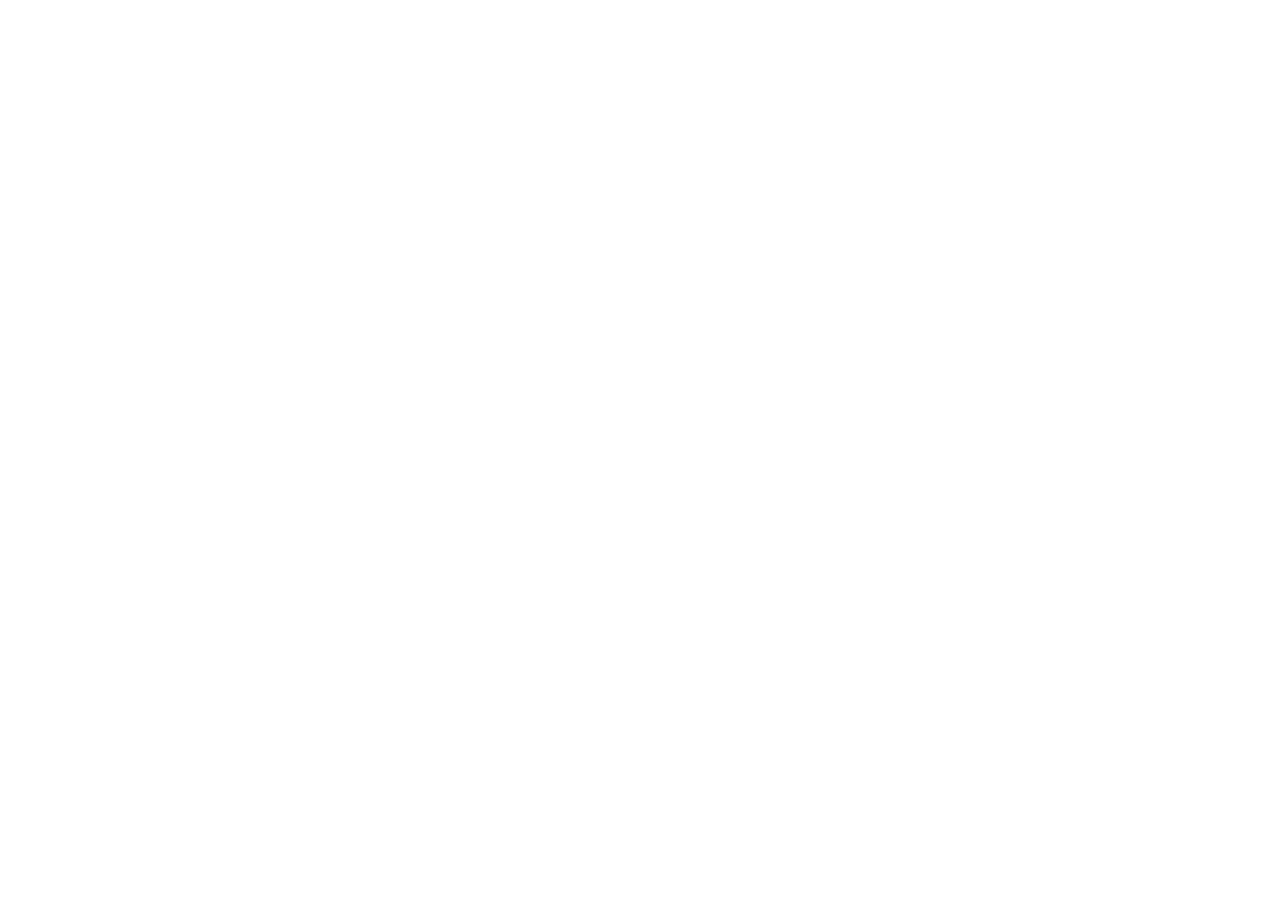
==== inventario-ti.html @ 16d81d1d "feat: add commercial Inventario TI landing page" ====
<!DOCTYPE html>
<html lang="pt-BR">
<head>
<meta charset="UTF-8"><meta name="viewport" content="width=device-width,initial-scale=1">
<title>Inventário TI — Gestão de Ativos de Tecnologia</title>
<meta name="description" content="Plataforma para gestão de equipamentos, responsáveis, setores, localizações e movimentações de ativos de tecnologia.">
<link rel="preconnect" href="https://fonts.googleapis.com"><link rel="preconnect" href="https://fonts.gstatic.com" crossorigin>
<link href="https://fonts.googleapis
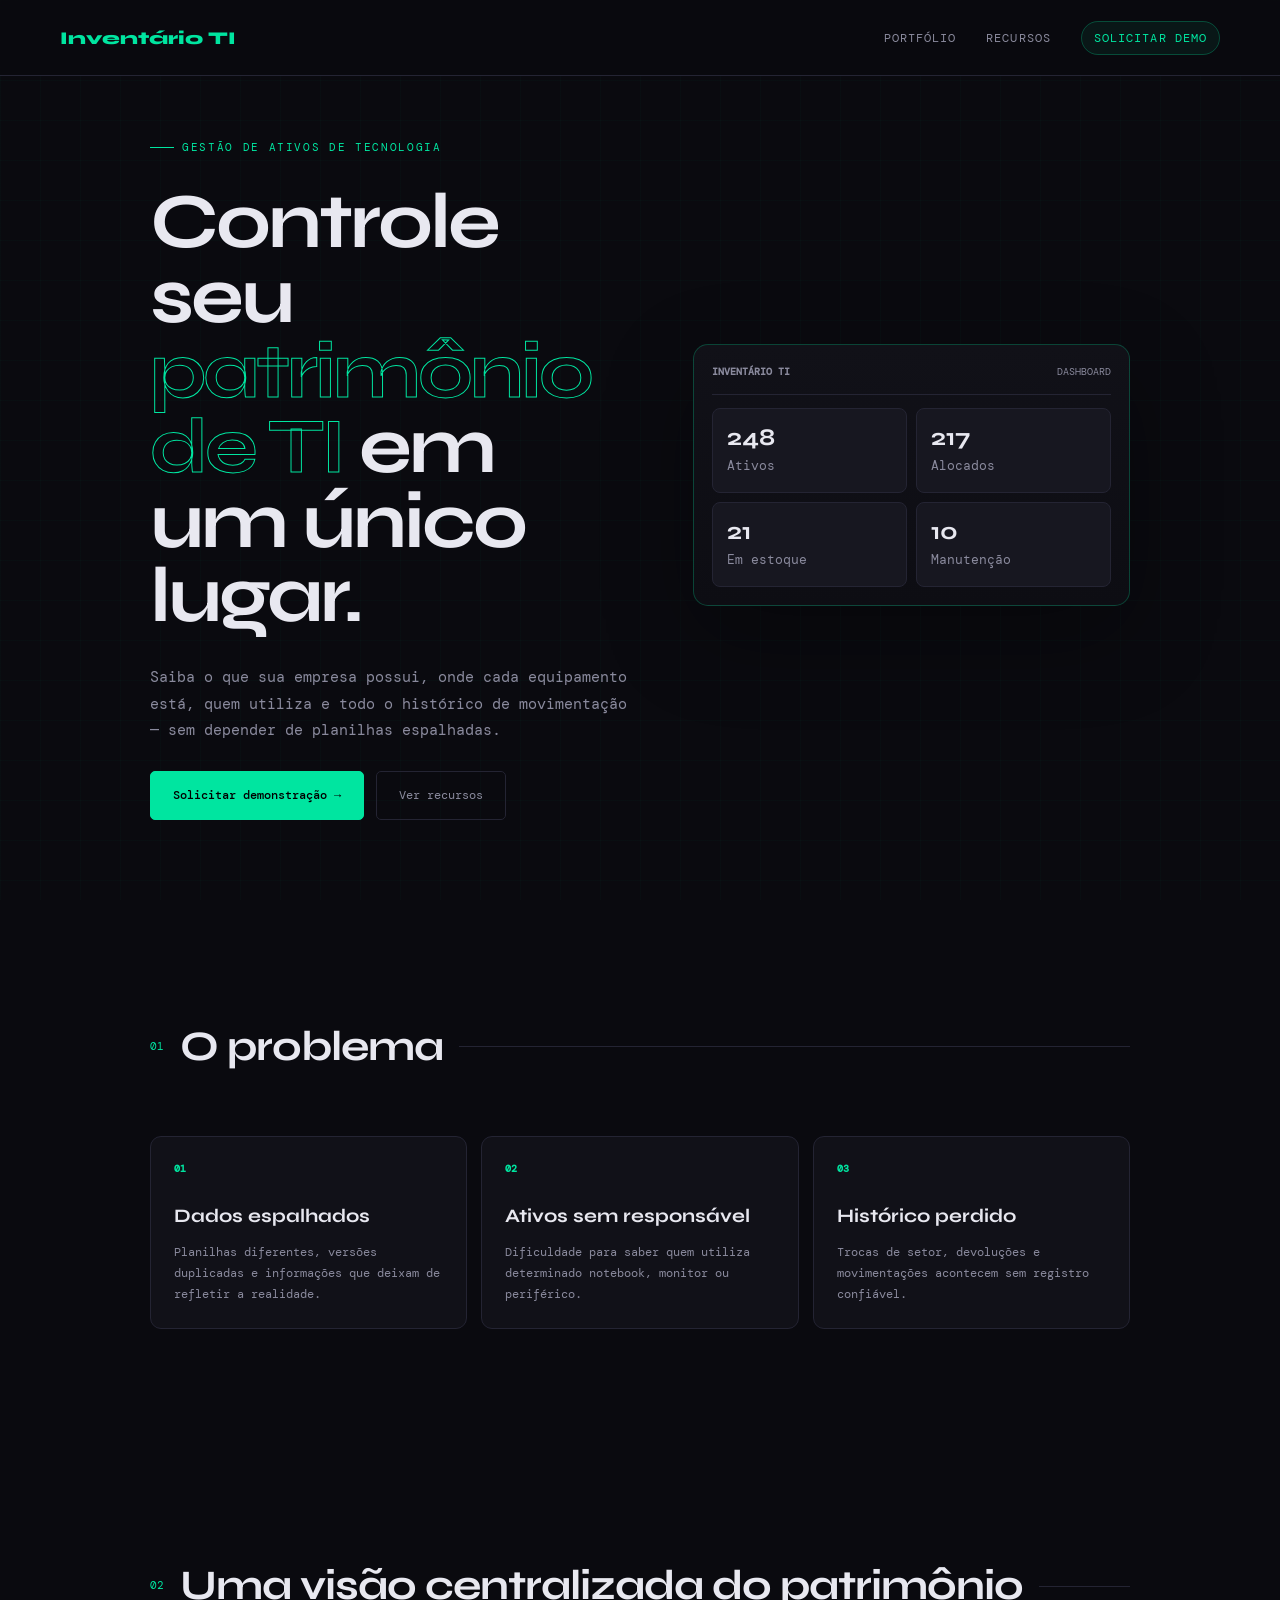
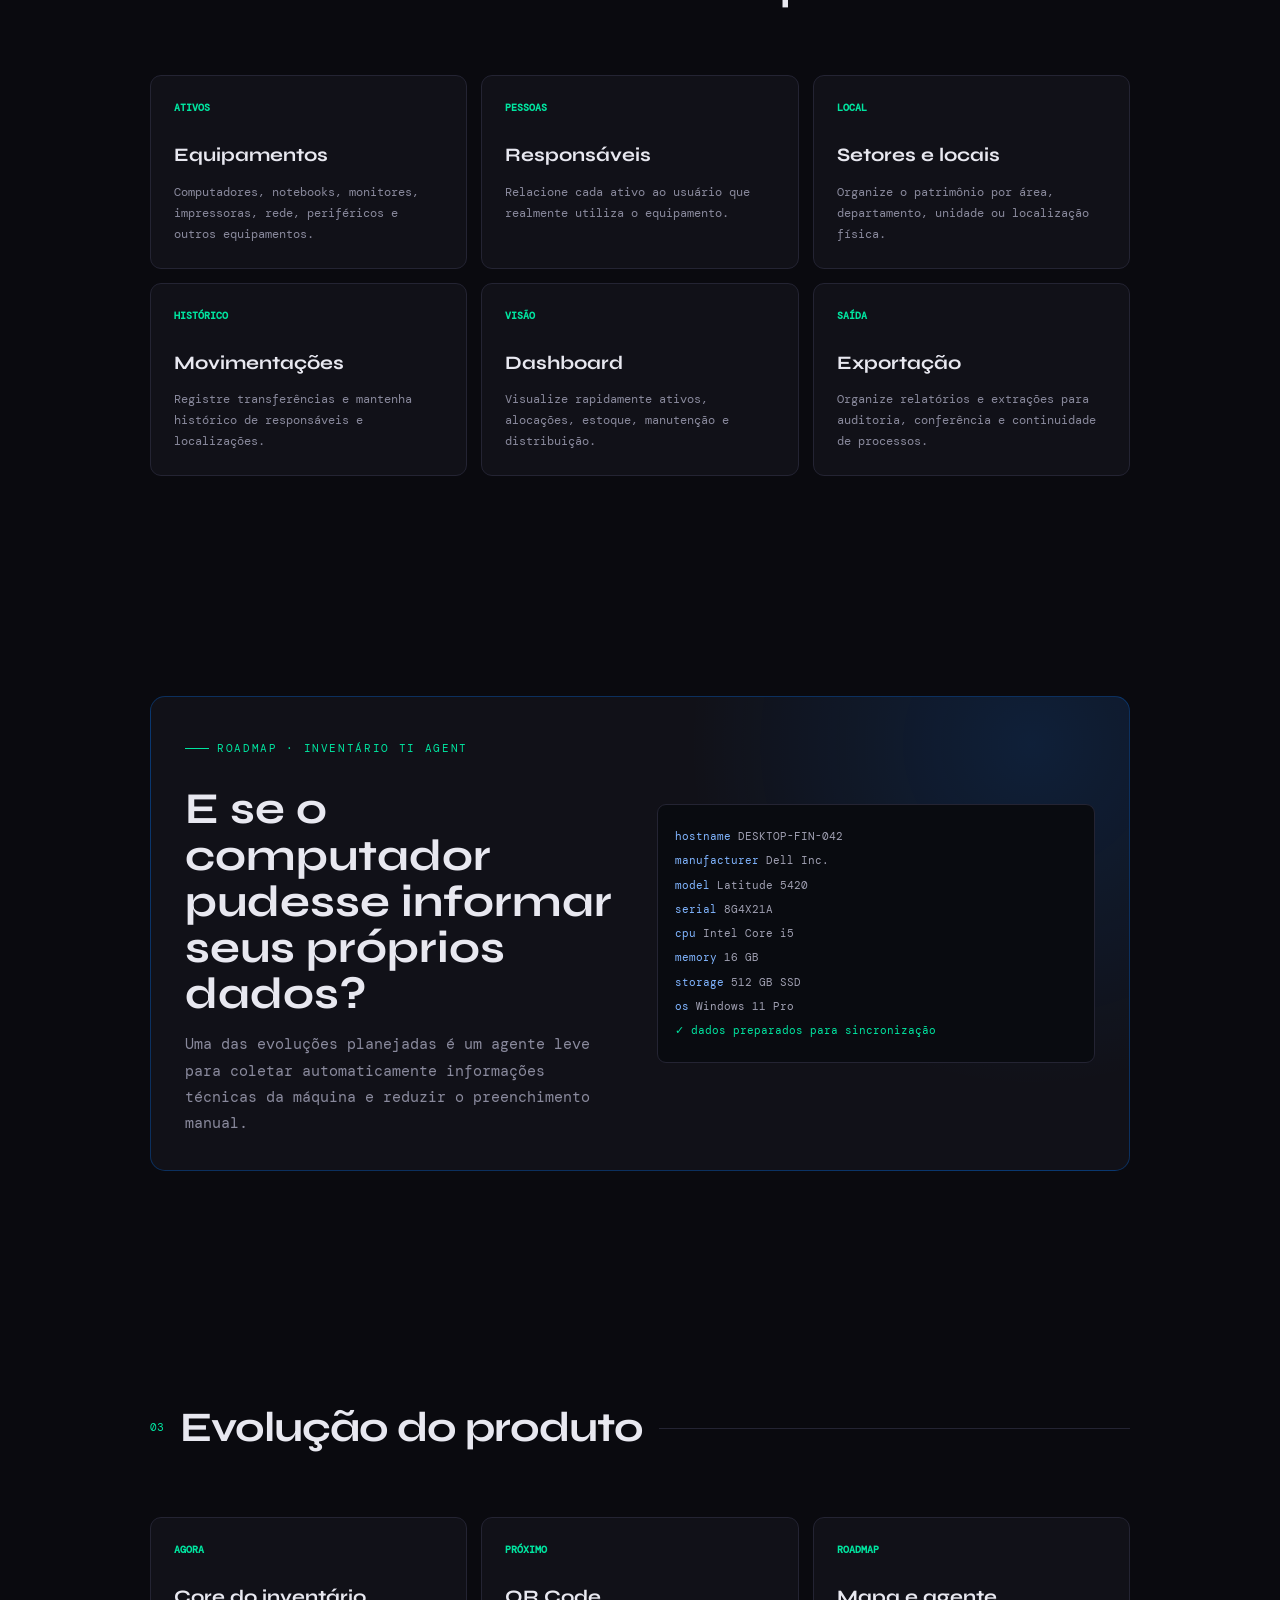
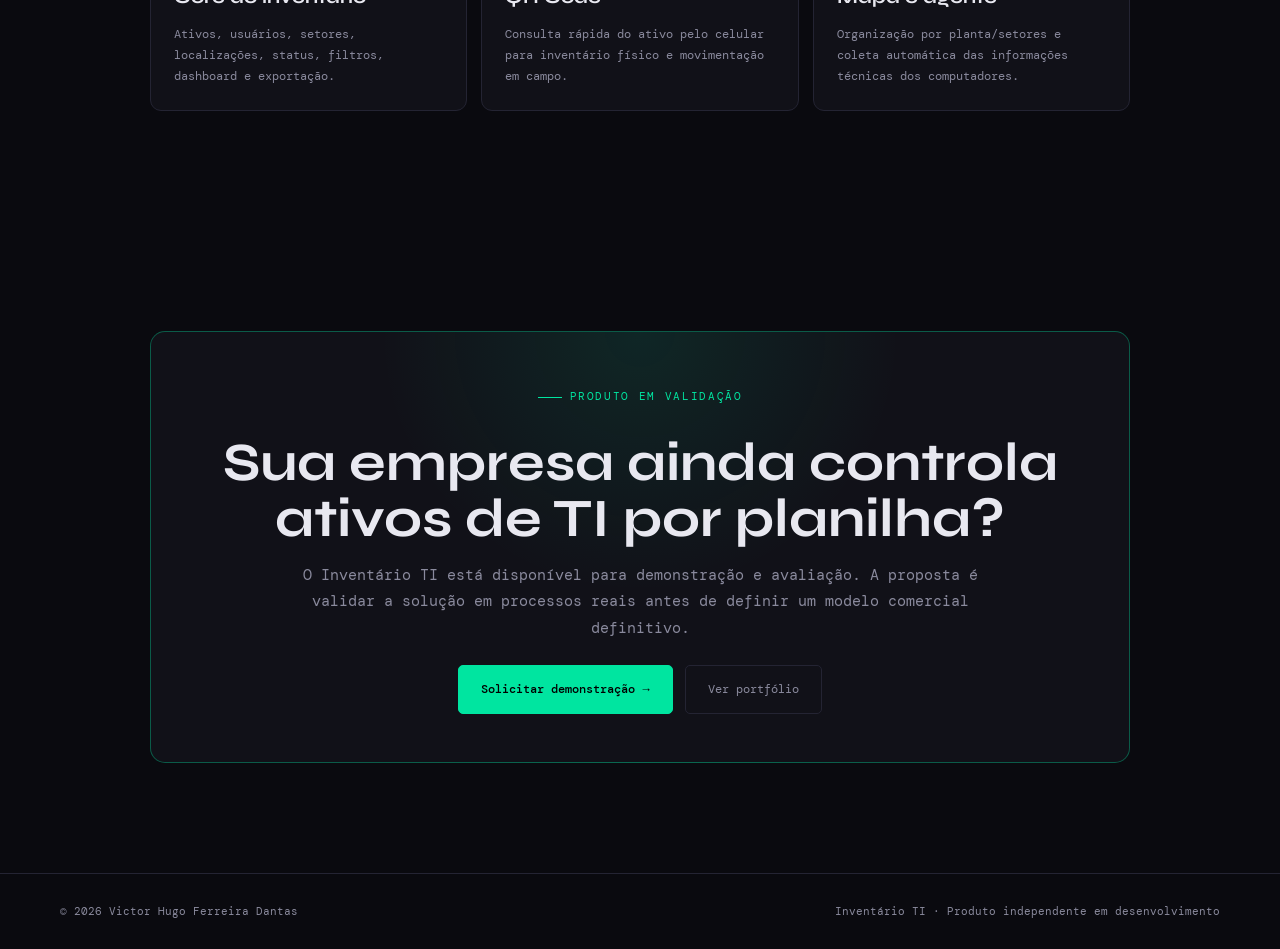
==== commit 6fdd0533: "fix: publish complete Inventario TI landing page" ====
--- a/inventario-ti.html
+++ b/inventario-ti.html
@@ -3,6 +3,21 @@
 <head>
 <meta charset="UTF-8"><meta name="viewport" content="width=device-width,initial-scale=1">
 <title>Inventário TI — Gestão de Ativos de Tecnologia</title>
-<meta name="description" content="Plataforma para gestão de equipamentos, responsáveis, setores, localizações e movimentações de ativos de tecnologia.">
+<meta name="description" content="Inventário TI é uma plataforma para gestão de equipamentos, responsáveis, setores, localizações e movimentações de ativos de tecnologia.">
 <link rel="preconnect" href="https://fonts.googleapis.com"><link rel="preconnect" href="https://fonts.gstatic.com" crossorigin>
-<link href="https://fonts.googleapis+<link href="https://fonts.googleapis.com/css2?family=Syne:wght@400;600;700;800&family=DM+Mono:wght@300;400;500&display=swap" rel="stylesheet">
+<link rel="stylesheet" href="styles.css">
+</head>
+<body>
+<nav><a class="logo" href="index.html">Inventário TI</a><ul class="navlinks"><li><a href="index.html">Portfólio</a></li><li><a href="#recursos">Recursos</a></li><li><a class="nav-product" href="mailto:victor.hugofdantas@gmail.com?subject=Solicita%C3%A7%C3%A3o%20de%20demonstra%C3%A7%C3%A3o%20-%20Invent%C3%A1rio%20TI">Solicitar demo</a></li></ul></nav>
+<main>
+<section class="container product-hero"><div><div class="eyebrow">Gestão de ativos de tecnologia</div><h1>Controle seu <span>patrimônio de TI</span> em um único lugar.</h1><p>Saiba o que sua empresa possui, onde cada equipamento está, quem utiliza e todo o histórico de movimentação — sem depender de planilhas espalhadas.</p><div class="actions"><a class="btn primary" href="mailto:victor.hugofdantas@gmail.com?subject=Solicita%C3%A7%C3%A3o%20de%20demonstra%C3%A7%C3%A3o%20-%20Invent%C3%A1rio%20TI">Solicitar demonstração →</a><a class="btn outline" href="#recursos">Ver recursos</a></div></div><div class="panel reveal"><div class="dashhead"><b>Inventário TI</b><span>Dashboard</span></div><div class="dashgrid"><div class="dash"><b>248</b><small>Ativos</small></div><div class="dash"><b>217</b><small>Alocados</small></div><div class="dash"><b>21</b><small>Em estoque</small></div><div class="dash"><b>10</b><small>Manutenção</small></div></div></div></section>
+<section class="container section"><div class="section-head reveal"><span class="num">01</span><h2>O problema</h2><div class="line"></div></div><div class="cards"><article class="card reveal"><b>01</b><h3>Dados espalhados</h3><p>Planilhas diferentes, versões duplicadas e informações que deixam de refletir a realidade.</p></article><article class="card reveal"><b>02</b><h3>Ativos sem responsável</h3><p>Dificuldade para saber quem utiliza determinado notebook, monitor ou periférico.</p></article><article class="card reveal"><b>03</b><h3>Histórico perdido</h3><p>Trocas de setor, devoluções e movimentações acontecem sem registro confiável.</p></article></div></section>
+<section id="recursos" class="container section"><div class="section-head reveal"><span class="num">02</span><h2>Uma visão centralizada do patrimônio</h2><div class="line"></div></div><div class="cards"><article class="card reveal"><b>ATIVOS</b><h3>Equipamentos</h3><p>Computadores, notebooks, monitores, impressoras, rede, periféricos e outros equipamentos.</p></article><article class="card reveal"><b>PESSOAS</b><h3>Responsáveis</h3><p>Relacione cada ativo ao usuário que realmente utiliza o equipamento.</p></article><article class="card reveal"><b>LOCAL</b><h3>Setores e locais</h3><p>Organize o patrimônio por área, departamento, unidade ou localização física.</p></article><article class="card reveal"><b>HISTÓRICO</b><h3>Movimentações</h3><p>Registre transferências e mantenha histórico de responsáveis e localizações.</p></article><article class="card reveal"><b>VISÃO</b><h3>Dashboard</h3><p>Visualize rapidamente ativos, alocações, estoque, manutenção e distribuição.</p></article><article class="card reveal"><b>SAÍDA</b><h3>Exportação</h3><p>Organize relatórios e extrações para auditoria, conferência e continuidade de processos.</p></article></div></section>
+<section class="container section"><div class="agent reveal"><div><div class="eyebrow">Roadmap · Inventário TI Agent</div><h2>E se o computador pudesse informar seus próprios dados?</h2><p>Uma das evoluções planejadas é um agente leve para coletar automaticamente informações técnicas da máquina e reduzir o preenchimento manual.</p></div><div class="terminal"><div><i>hostname</i> DESKTOP-FIN-042</div><div><i>manufacturer</i> Dell Inc.</div><div><i>model</i> Latitude 5420</div><div><i>serial</i> 8G4X21A</div><div><i>cpu</i> Intel Core i5</div><div><i>memory</i> 16 GB</div><div><i>storage</i> 512 GB SSD</div><div><i>os</i> Windows 11 Pro</div><div class="ok">✓ dados preparados para sincronização</div></div></div></section>
+<section class="container section"><div class="section-head reveal"><span class="num">03</span><h2>Evolução do produto</h2><div class="line"></div></div><div class="cards"><article class="card reveal"><b>AGORA</b><h3>Core do inventário</h3><p>Ativos, usuários, setores, localizações, status, filtros, dashboard e exportação.</p></article><article class="card reveal"><b>PRÓXIMO</b><h3>QR Code</h3><p>Consulta rápida do ativo pelo celular para inventário físico e movimentação em campo.</p></article><article class="card reveal"><b>ROADMAP</b><h3>Mapa e agente</h3><p>Organização por planta/setores e coleta automática das informações técnicas dos computadores.</p></article></div></section>
+<section class="container section"><div class="cta reveal"><div class="eyebrow">Produto em validação</div><h2>Sua empresa ainda controla ativos de TI por planilha?</h2><p>O Inventário TI está disponível para demonstração e avaliação. A proposta é validar a solução em processos reais antes de definir um modelo comercial definitivo.</p><div class="actions" style="justify-content:center"><a class="btn primary" href="mailto:victor.hugofdantas@gmail.com?subject=Solicita%C3%A7%C3%A3o%20de%20demonstra%C3%A7%C3%A3o%20-%20Invent%C3%A1rio%20TI">Solicitar demonstração →</a><a class="btn outline" href="index.html">Ver portfólio</a></div></div></section>
+</main>
+<footer><span>© 2026 Victor Hugo Ferreira Dantas</span><span>Inventário TI · Produto independente em desenvolvimento</span></footer>
+<script>const o=new IntersectionObserver(e=>e.forEach(x=>x.isIntersecting&&x.target.classList.add('visible')),{threshold:.1});document.querySelectorAll('.reveal').forEach(x=>o.observe(x));</script>
+</body></html>
--- a/styles.css
+++ b/styles.css
@@ -0,0 +1 @@
+*{box-sizing:border-box;margin:0;padding:0}:root{--bg:#0a0a0f;--surface:#111118;--surface2:#171720;--border:#242433;--accent:#00e5a0;--blue:#0077ff;--text:#e8e8f0;--muted:#8a8a9d;--warn:#ffcc66;--head:'Syne',sans-serif;--mono:'DM Mono',monospace}html{scroll-behavior:smooth}body{background:var(--bg);color:var(--text);font:15px/1.75 var(--mono);overflow-x:hidden}body:after{content:'';position:fixed;inset:0;pointer-events:none;z-index:-1;background-image:linear-gradient(rgba(0,229,160,.025) 1px,transparent 1px),linear-gradient(90deg,rgba(0,229,160,.025) 1px,transparent 1px);background-size:40px 40px}a{color:inherit}nav{position:fixed;inset:0 0 auto;z-index:50;height:76px;padding:0 60px;display:flex;align-items:center;justify-content:space-between;background:rgba(10,10,15,.84);backdrop-filter:blur(14px);border-bottom:1px solid var(--border)}.logo{font:800 18px var(--head);color:var(--accent);text-decoration:none}.navlinks{display:flex;align-items:center;gap:30px;list-style:none}.navlinks a{font-size:12px;color:var(--muted);text-decoration:none;text-transform:uppercase;letter-spacing:.09em}.navlinks a:hover{color:var(--accent)}.nav-product{color:var(--accent)!important;border:1px solid rgba(0,229,160,.25);padding:8px 12px;border-radius:999px;background:rgba(0,229,160,.06)}.container{max-width:1100px;margin:auto;padding-left:60px;padding-right:60px}.hero{min-height:100vh;display:flex;flex-direction:column;justify-content:center;padding-top:120px;padding-bottom:80px}.eyebrow{display:inline-flex;align-items:center;gap:8px;color:var(--accent);font-size:11px;text-transform:uppercase;letter-spacing:.15em;margin-bottom:28px}.eyebrow:before{content:'';width:24px;height:1px;background:var(--accent)}h1,h2,h3{font-family:var(--head)}h1{font-size:clamp(52px,8vw,96px);line-height:.96;letter-spacing:-3px;margin-bottom:30px}h1 span{color:transparent;-webkit-text-stroke:1px var(--accent)}.hero p{max-width:700px;color:var(--muted);font-size:15px;line-height:1.9;margin-bottom:36px}.hero p strong{color:var(--text)}.actions{display:flex;gap:12px;flex-wrap:wrap}.btn{display:inline-flex;align-items:center;justify-content:center;padding:13px 22px;border-radius:5px;text-decoration:none;font-size:12px;transition:.2s;border:1px solid var(--border)}.btn:hover{transform:translateY(-2px)}.primary{background:var(--accent);color:#000;border-color:var(--accent);font-weight:500}.outline{color:var(--muted)}.outline:hover{border-color:var(--accent);color:var(--accent)}.blue{color:#8bb9ff;border-color:rgba(0,119,255,.35);background:rgba(0,119,255,.06)}.section{padding-top:110px;padding-bottom:110px}.section-head{display:flex;align-items:center;gap:16px;margin-bottom:52px}.section-head .num{color:var(--accent);font-size:11px}.section-head h2{font-size:clamp(30px,4vw,42px);letter-spacing:-1px}.line{height:1px;background:var(--border);flex:1}.about{display:grid;grid-template-columns:1fr 1fr;gap:70px}.about p{color:var(--muted);margin-bottom:18px}.about strong{color:var(--text)}.skill-group+ .skill-group{margin-top:24px}.skill-title{font-size:10px;color:var(--accent);text-transform:uppercase;letter-spacing:.12em;margin-bottom:10px}.skills{display:grid;grid-template-columns:1fr 1fr;gap:10px}.skill{padding:11px 14px;background:var(--surface);border:1px solid var(--border);border-radius:6px;color:var(--muted);font-size:12px}.skill:before{content:'•';color:var(--accent);margin-right:9px}.status-grid{display:grid;grid-template-columns:repeat(4,1fr);gap:10px;margin-bottom:28px}.status{padding:14px;background:var(--surface);border:1px solid var(--border);border-radius:8px}.status small{display:block;color:var(--muted);text-transform:uppercase;margin-bottom:4px}.live{color:var(--accent)}.plan{color:var(--warn)}.project{display:grid;grid-template-columns:.9fr 1.2fr;border:1px solid var(--border);border-radius:12px;overflow:hidden;margin-bottom:28px;background:var(--surface);transition:.2s}.project:hover{border-color:rgba(0,229,160,.55);transform:translateY(-2px)}.project.featured{border-color:rgba(0,229,160,.38)}.visual{min-height:280px;display:flex;align-items:center;justify-content:center;padding:34px;background:radial-gradient(circle at 35% 50%,rgba(0,229,160,.08),transparent 60%),var(--surface)}.visual .icon{font-size:70px}.metric{font:800 clamp(36px,5vw,58px)/1 var(--head);color:var(--accent);text-align:center}.metric span{display:block;font:10px var(--mono);color:var(--muted);letter-spacing:.1em;margin-top:10px;text-transform:uppercase}.info{padding:40px;border-left:1px solid var(--border)}.tag{display:block;color:var(--accent);font-size:10px;text-transform:uppercase;letter-spacing:.12em;margin-bottom:12px}.tag.warn{color:var(--warn)}.info h3{font-size:25px;margin-bottom:12px}.info p{color:var(--muted);font-size:13px;margin-bottom:20px}.stack{display:flex;gap:7px;flex-wrap:wrap;margin-bottom:22px}.stack span{padding:4px 10px;border:1px solid rgba(0,229,160,.2);background:rgba(0,229,160,.07);border-radius:999px;color:var(--accent);font-size:11px}.features{list-style:none;margin-bottom:24px}.features li{color:var(--muted);font-size:12px;margin-bottom:7px}.features li:before{content:'→';color:var(--accent);margin-right:8px}.mock{width:100%;max-width:350px;border:1px solid rgba(0,229,160,.3);border-radius:11px;padding:16px;background:#0d0d13}.mocktop{display:flex;justify-content:space-between;color:var(--muted);font-size:9px;text-transform:uppercase;margin-bottom:14px}.mockgrid{display:grid;grid-template-columns:1fr 1fr;gap:8px}.mockcard{padding:12px;background:var(--surface2);border:1px solid var(--border);border-radius:7px}.mockcard b{display:block;font:700 22px var(--head)}.mockcard small{color:var(--muted)}.contact{display:grid;grid-template-columns:1fr 1fr;gap:70px;align-items:center}.contact h3{font-size:36px;margin-bottom:12px}.contact p{color:var(--muted);margin-bottom:24px}.contact-links{display:grid;gap:12px}.contact-link{padding:18px 20px;border:1px solid var(--border);background:var(--surface);border-radius:8px;text-decoration:none}.contact-link small{display:block;color:var(--muted);text-transform:uppercase}.contact-link:hover{border-color:var(--accent)}footer{border-top:1px solid var(--border);padding:28px 60px;display:flex;justify-content:space-between;color:var(--muted);font-size:11px}.product-hero{min-height:100vh;display:grid;grid-template-columns:1.05fr .95fr;gap:60px;align-items:center;padding-top:120px;padding-bottom:70px}.product-hero h1{font-size:clamp(48px,7vw,78px)}.product-hero p{color:var(--muted);margin-bottom:28px;max-width:630px}.panel{border:1px solid rgba(0,229,160,.25);border-radius:15px;background:linear-gradient(180deg,#111118,#0d0d13);padding:18px;box-shadow:0 30px 90px rgba(0,0,0,.3)}.dashhead{display:flex;justify-content:space-between;color:var(--muted);font-size:10px;text-transform:uppercase;padding-bottom:13px;border-bottom:1px solid var(--border);margin-bottom:13px}.dashgrid{display:grid;grid-template-columns:1fr 1fr;gap:9px}.dash{padding:14px;border:1px solid var(--border);border-radius:8px;background:var(--surface2)}.dash b{display:block;font:700 24px var(--head)}.dash small{color:var(--muted)}.cards{display:grid;grid-template-columns:repeat(3,1fr);gap:14px}.card{padding:23px;border:1px solid var(--border);border-radius:11px;background:var(--surface);min-height:190px}.card b{display:block;color:var(--accent);font-size:10px;margin-bottom:22px}.card h3{font-size:19px;margin-bottom:10px}.card p{font-size:12px;color:var(--muted)}.agent{display:grid;grid-template-columns:1fr 1fr;gap:34px;align-items:center;padding:34px;border:1px solid rgba(0,119,255,.3);border-radius:15px;background:radial-gradient(circle at 90% 10%,rgba(0,119,255,.14),transparent 35%),var(--surface)}.agent h2{font-size:clamp(30px,4vw,44px);line-height:1.05;margin-bottom:14px}.agent p{color:var(--muted)}.terminal{background:#090b10;border:1px solid var(--border);border-radius:9px;padding:17px;font-size:11px;color:#a0a0b2}.terminal div{margin:5px 0}.terminal i{color:#80b5ff;font-style:normal}.terminal .ok{color:var(--accent)}.cta{text-align:center;padding:48px;border:1px solid rgba(0,229,160,.35);border-radius:15px;background:radial-gradient(circle at 50% 0,rgba(0,229,160,.1),transparent 40%),var(--surface)}.cta h2{font-size:clamp(34px,5vw,54px);line-height:1.05;margin-bottom:14px}.cta p{max-width:700px;margin:0 auto 24px;color:var(--muted)}.reveal{opacity:0;transform:translateY(24px);transition:.65s}.reveal.visible{opacity:1;transform:none}@media(max-width:800px){nav{padding:0 22px}.navlinks{display:none}.container{padding-left:22px;padding-right:22px}.about,.project,.contact,.product-hero,.agent{grid-template-columns:1fr}.info{border-left:0;border-top:1px solid var(--border)}.status-grid,.cards{grid-template-columns:1fr 1fr}.product-hero{gap:35px}.section{padding-top:80px;padding-bottom:80px}footer{padding:25px 22px;flex-direction:column;gap:6px}}@media(max-width:520px){.skills,.status-grid,.cards{grid-template-columns:1fr}h1{letter-spacing:-2px}.visual{min-height:220px}.info{padding:28px 22px}}
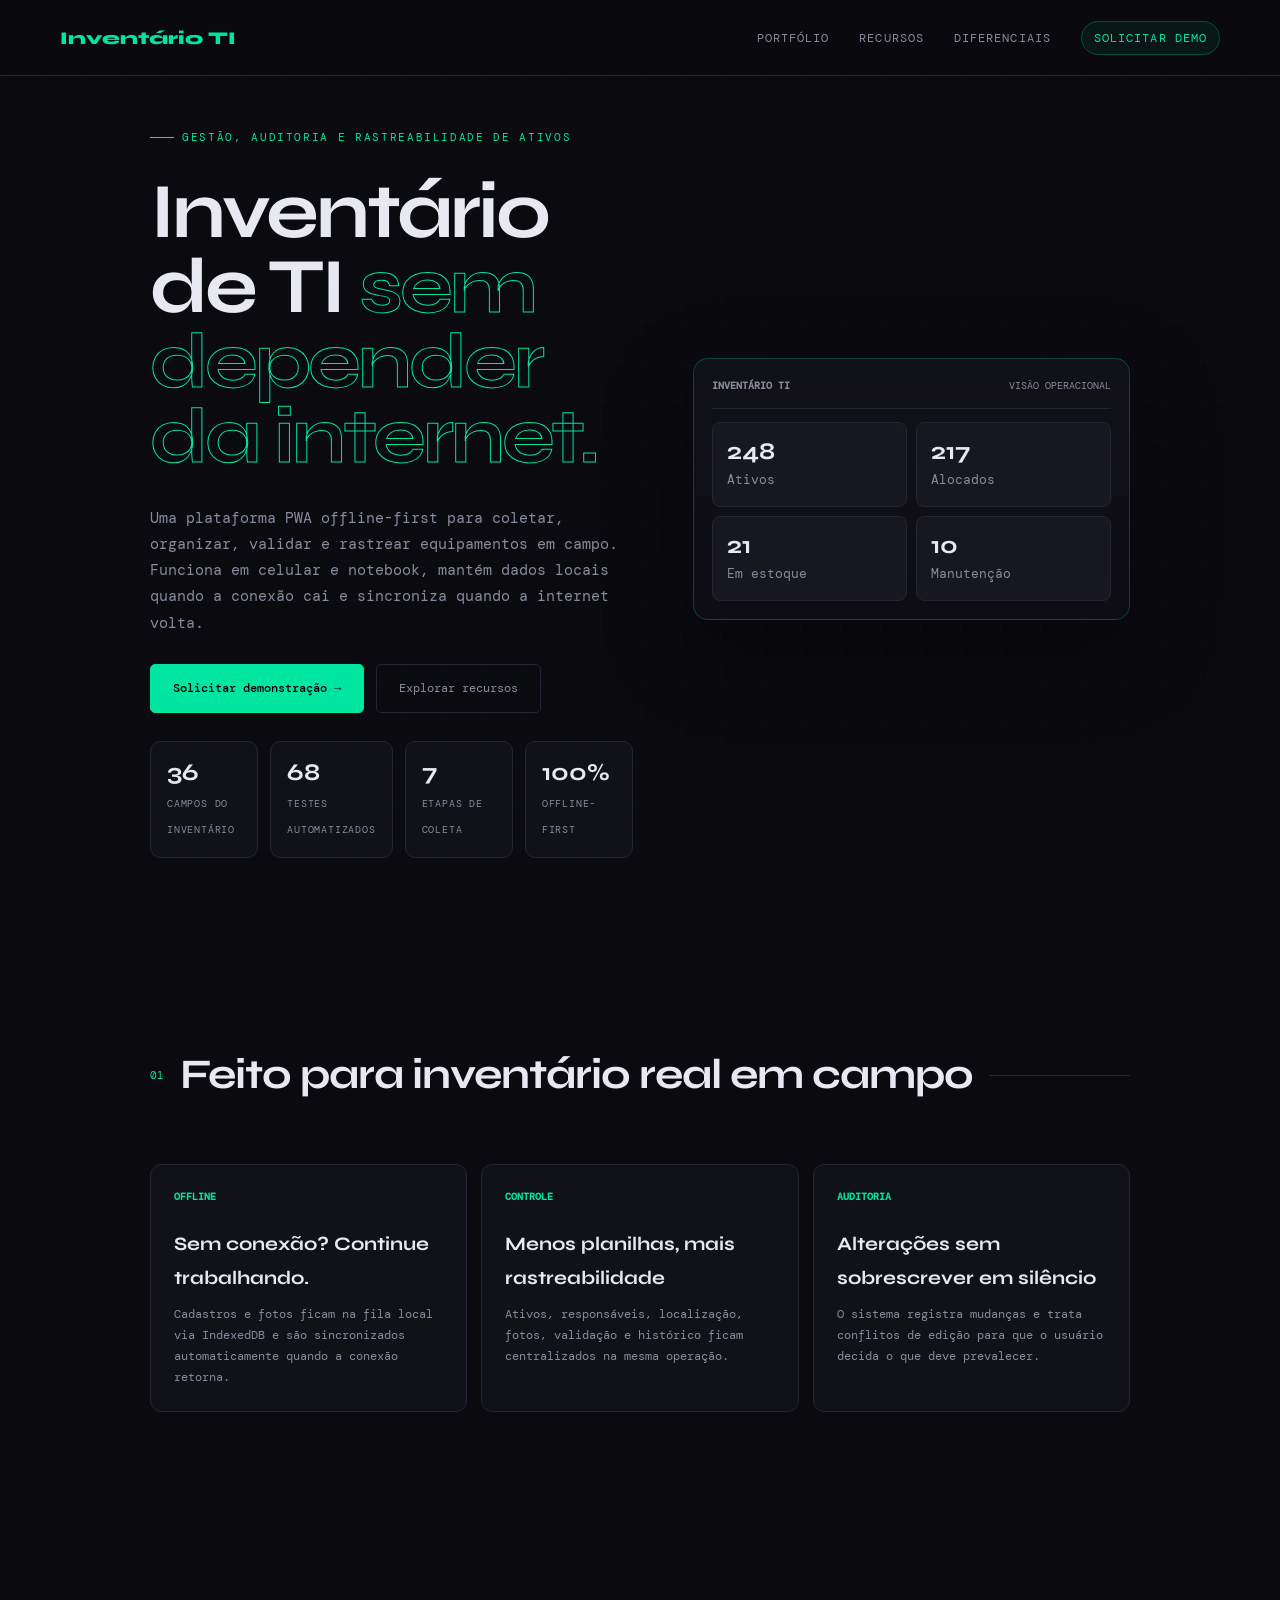
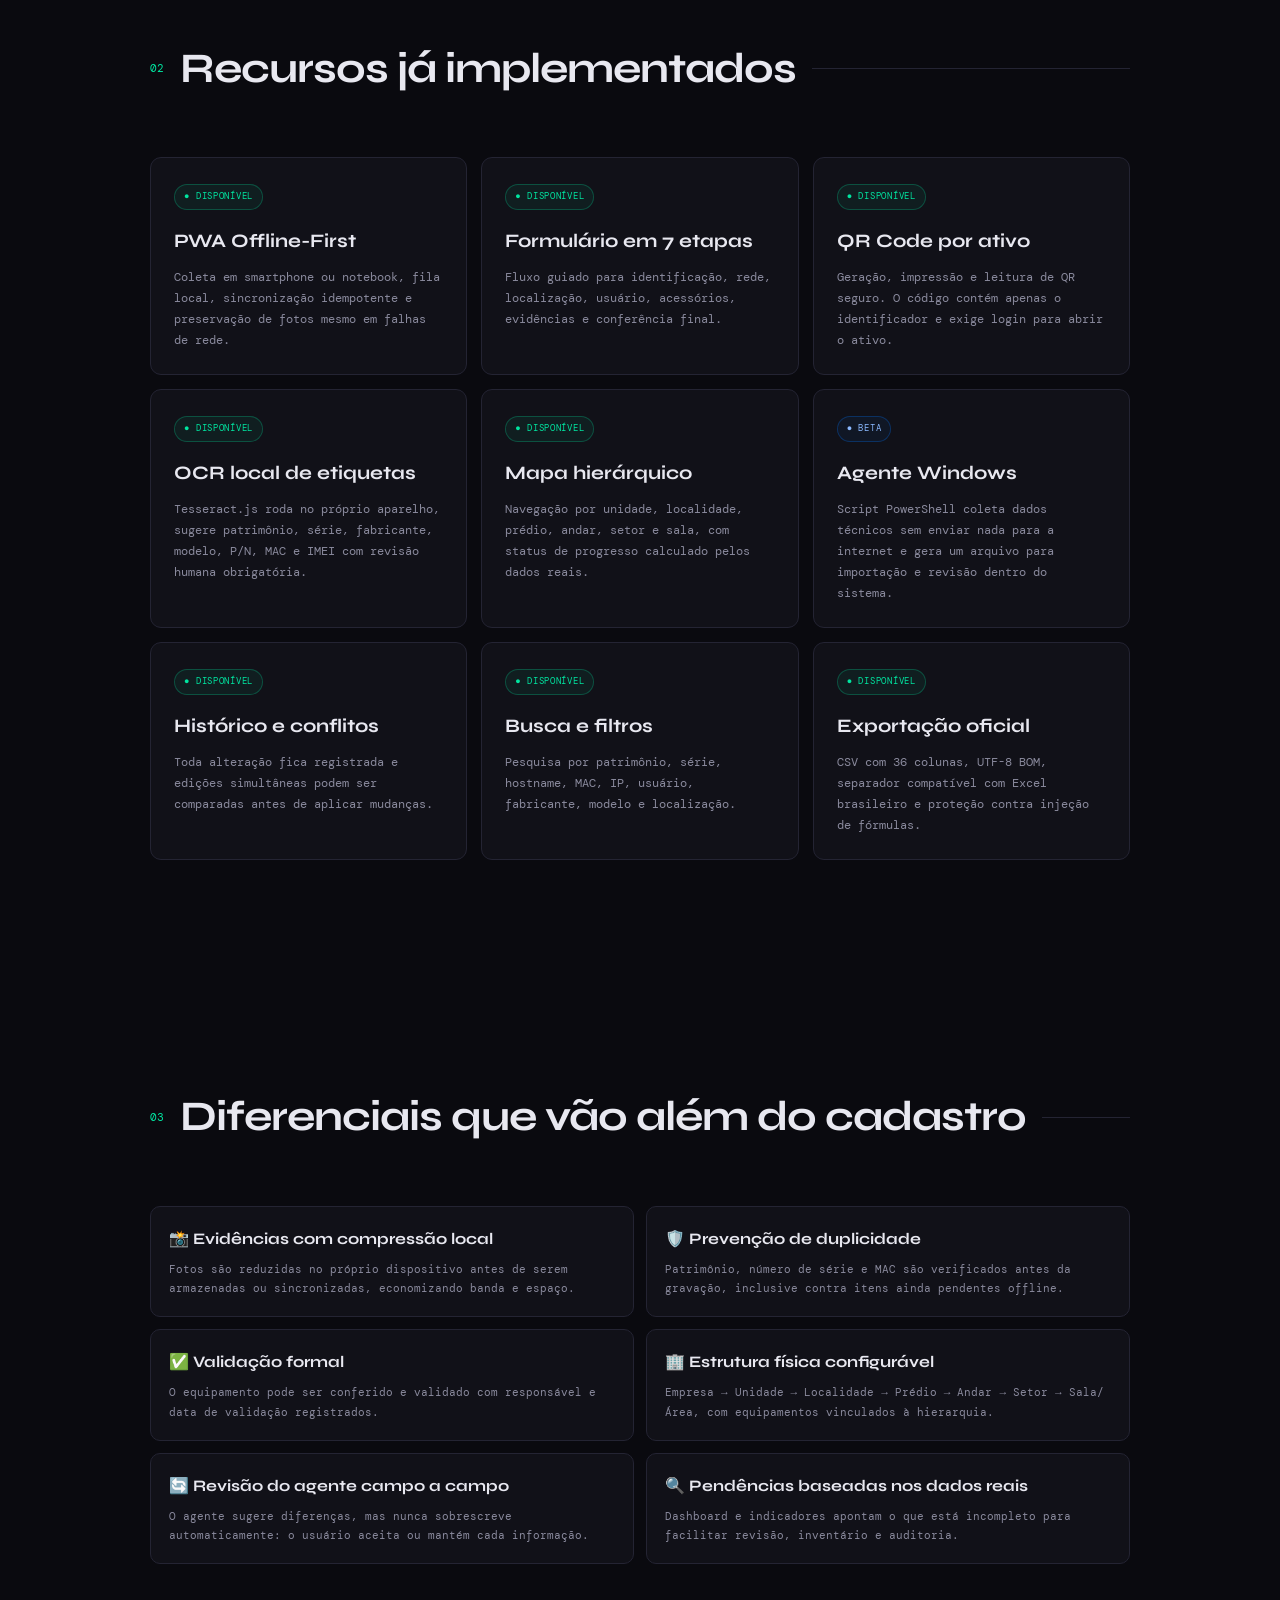
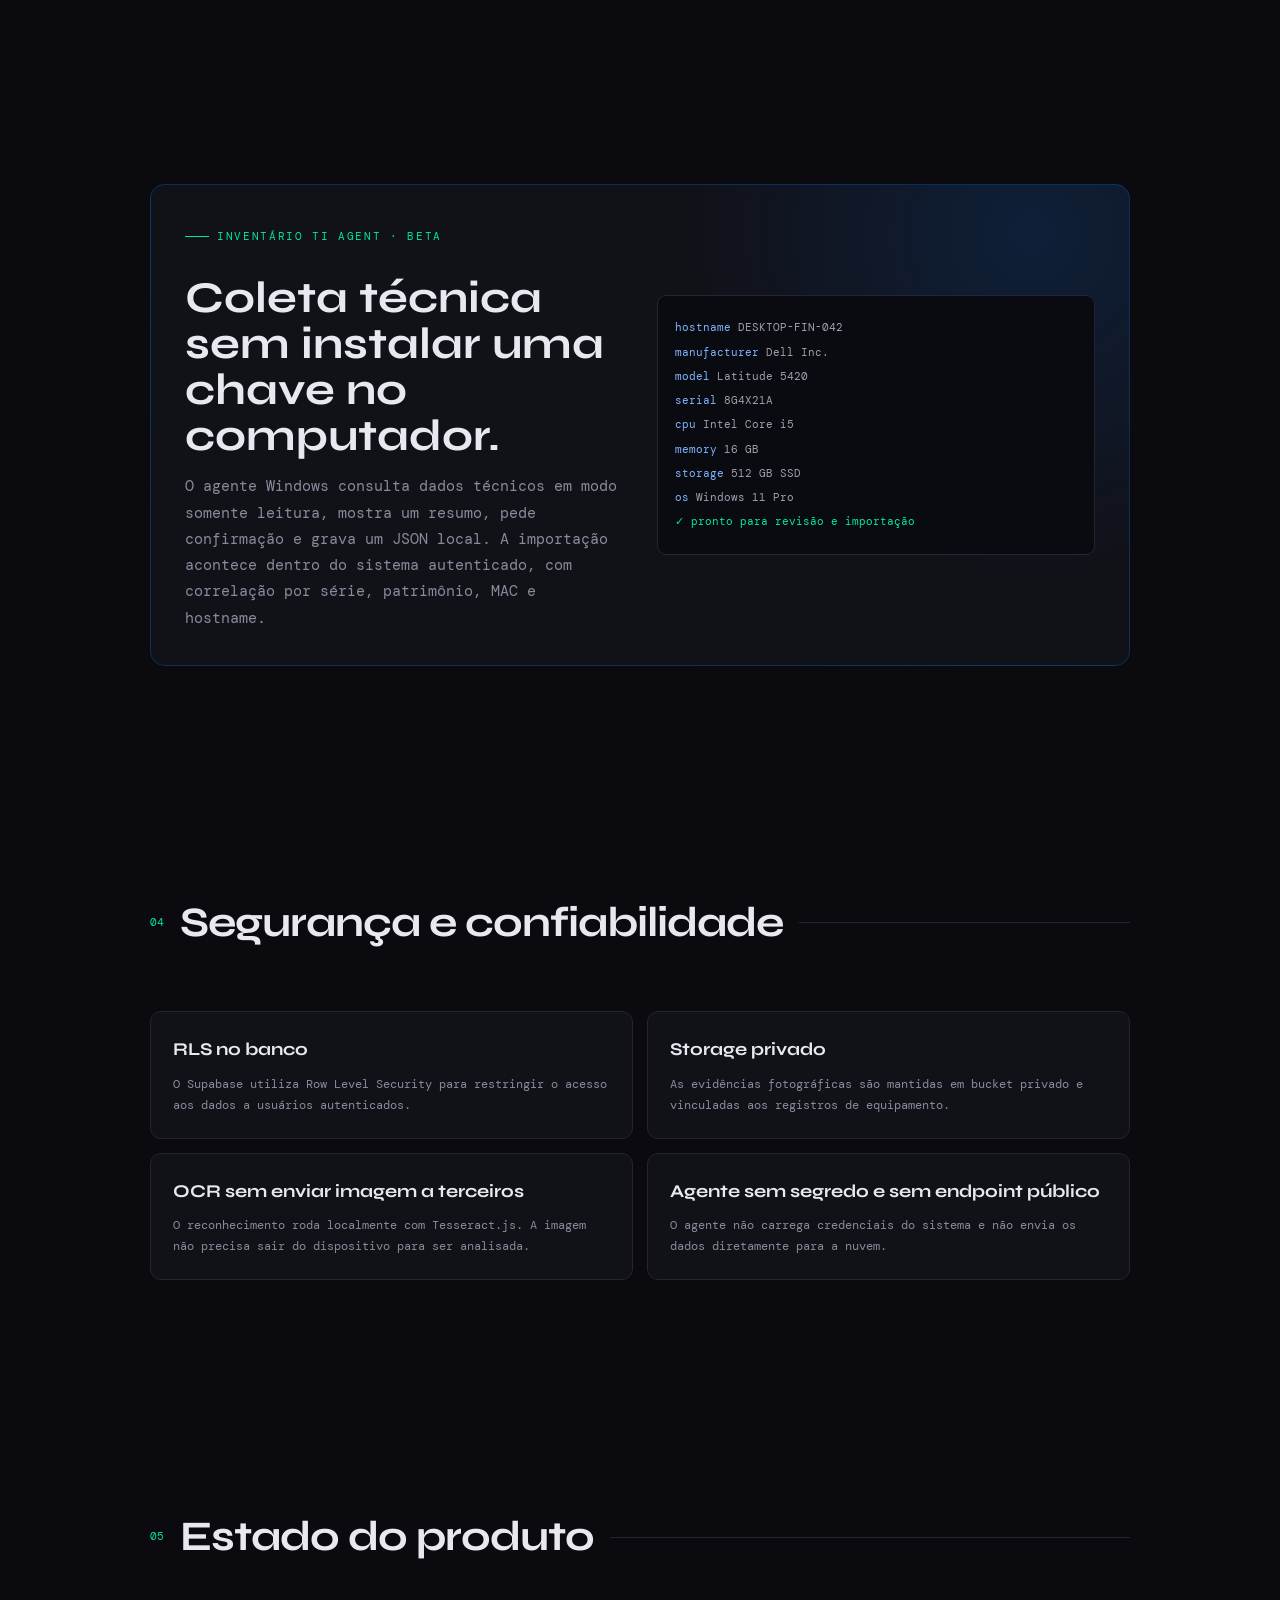
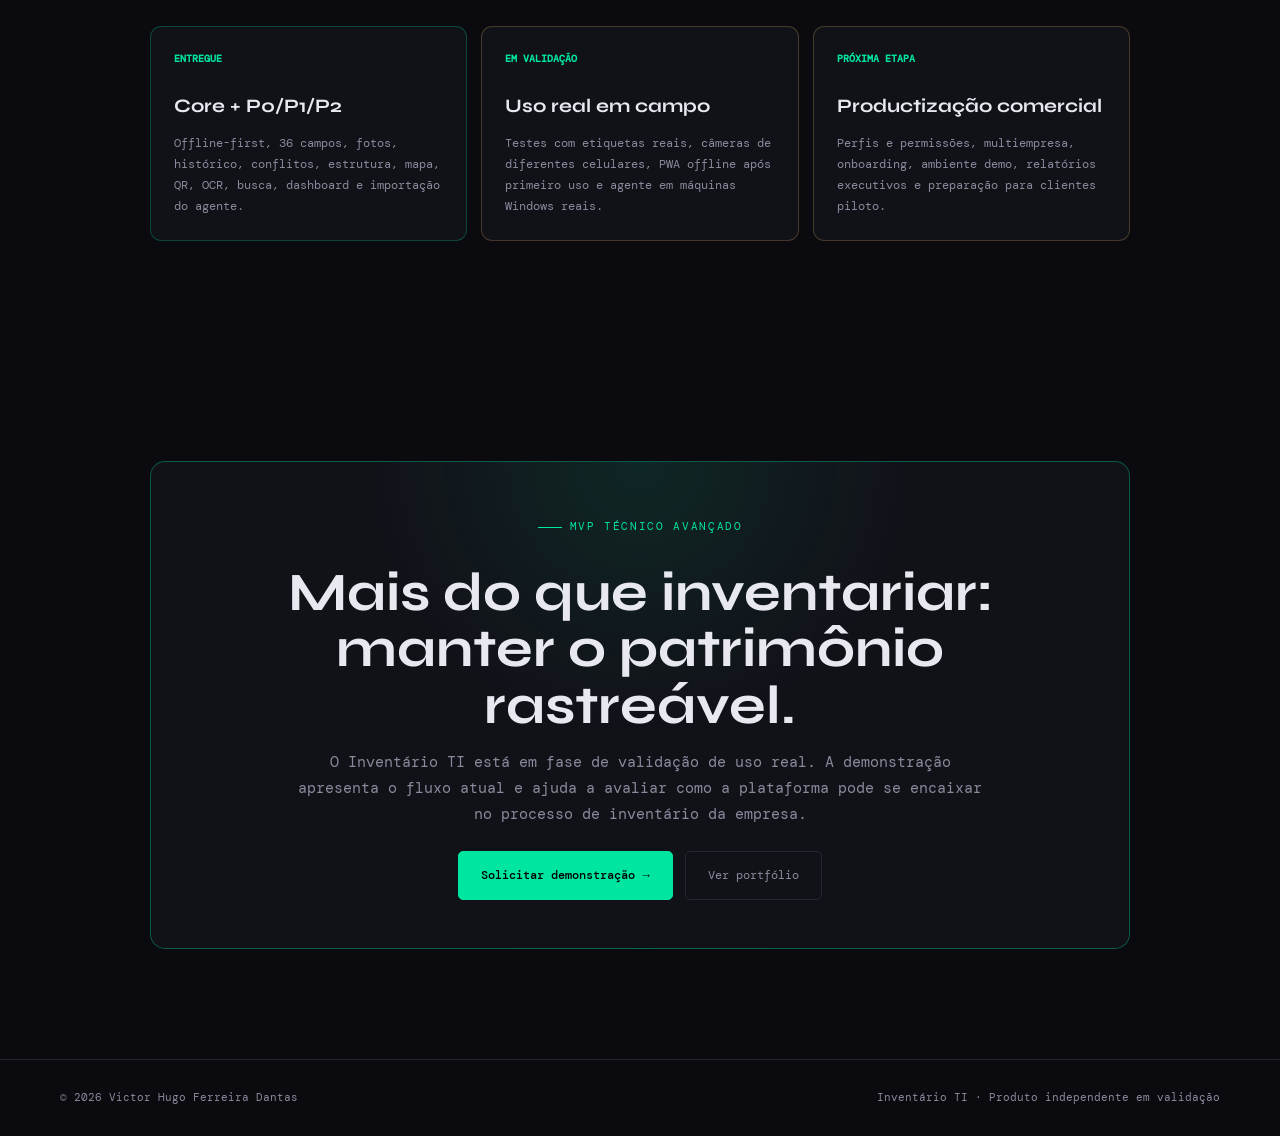
==== commit e344cd5b: "feat: align Inventario TI landing with implemented features" ====
--- a/inventario-ti.html
+++ b/inventario-ti.html
@@ -3,21 +3,23 @@
 <head>
 <meta charset="UTF-8"><meta name="viewport" content="width=device-width,initial-scale=1">
 <title>Inventário TI — Gestão de Ativos de Tecnologia</title>
-<meta name="description" content="Inventário TI é uma plataforma para gestão de equipamentos, responsáveis, setores, localizações e movimentações de ativos de tecnologia.">
+<meta name="description" content="Inventário TI é uma plataforma offline-first para gestão, auditoria e rastreabilidade de ativos de tecnologia, com QR Code, OCR local, histórico, mapa hierárquico e agente Windows.">
 <link rel="preconnect" href="https://fonts.googleapis.com"><link rel="preconnect" href="https://fonts.gstatic.com" crossorigin>
 <link href="https://fonts.googleapis.com/css2?family=Syne:wght@400;600;700;800&family=DM+Mono:wght@300;400;500&display=swap" rel="stylesheet">
 <link rel="stylesheet" href="styles.css">
 </head>
 <body>
-<nav><a class="logo" href="index.html">Inventário TI</a><ul class="navlinks"><li><a href="index.html">Portfólio</a></li><li><a href="#recursos">Recursos</a></li><li><a class="nav-product" href="mailto:victor.hugofdantas@gmail.com?subject=Solicita%C3%A7%C3%A3o%20de%20demonstra%C3%A7%C3%A3o%20-%20Invent%C3%A1rio%20TI">Solicitar demo</a></li></ul></nav>
+<nav><a class="logo" href="index.html">Inventário TI</a><ul class="navlinks"><li><a href="index.html">Portfólio</a></li><li><a href="#recursos">Recursos</a></li><li><a href="#diferenciais">Diferenciais</a></li><li><a class="nav-product" href="mailto:victor.hugofdantas@gmail.com?subject=Solicita%C3%A7%C3%A3o%20de%20demonstra%C3%A7%C3%A3o%20-%20Invent%C3%A1rio%20TI">Solicitar demo</a></li></ul></nav>
 <main>
-<section class="container product-hero"><div><div class="eyebrow">Gestão de ativos de tecnologia</div><h1>Controle seu <span>patrimônio de TI</span> em um único lugar.</h1><p>Saiba o que sua empresa possui, onde cada equipamento está, quem utiliza e todo o histórico de movimentação — sem depender de planilhas espalhadas.</p><div class="actions"><a class="btn primary" href="mailto:victor.hugofdantas@gmail.com?subject=Solicita%C3%A7%C3%A3o%20de%20demonstra%C3%A7%C3%A3o%20-%20Invent%C3%A1rio%20TI">Solicitar demonstração →</a><a class="btn outline" href="#recursos">Ver recursos</a></div></div><div class="panel reveal"><div class="dashhead"><b>Inventário TI</b><span>Dashboard</span></div><div class="dashgrid"><div class="dash"><b>248</b><small>Ativos</small></div><div class="dash"><b>217</b><small>Alocados</small></div><div class="dash"><b>21</b><small>Em estoque</small></div><div class="dash"><b>10</b><small>Manutenção</small></div></div></div></section>
-<section class="container section"><div class="section-head reveal"><span class="num">01</span><h2>O problema</h2><div class="line"></div></div><div class="cards"><article class="card reveal"><b>01</b><h3>Dados espalhados</h3><p>Planilhas diferentes, versões duplicadas e informações que deixam de refletir a realidade.</p></article><article class="card reveal"><b>02</b><h3>Ativos sem responsável</h3><p>Dificuldade para saber quem utiliza determinado notebook, monitor ou periférico.</p></article><article class="card reveal"><b>03</b><h3>Histórico perdido</h3><p>Trocas de setor, devoluções e movimentações acontecem sem registro confiável.</p></article></div></section>
-<section id="recursos" class="container section"><div class="section-head reveal"><span class="num">02</span><h2>Uma visão centralizada do patrimônio</h2><div class="line"></div></div><div class="cards"><article class="card reveal"><b>ATIVOS</b><h3>Equipamentos</h3><p>Computadores, notebooks, monitores, impressoras, rede, periféricos e outros equipamentos.</p></article><article class="card reveal"><b>PESSOAS</b><h3>Responsáveis</h3><p>Relacione cada ativo ao usuário que realmente utiliza o equipamento.</p></article><article class="card reveal"><b>LOCAL</b><h3>Setores e locais</h3><p>Organize o patrimônio por área, departamento, unidade ou localização física.</p></article><article class="card reveal"><b>HISTÓRICO</b><h3>Movimentações</h3><p>Registre transferências e mantenha histórico de responsáveis e localizações.</p></article><article class="card reveal"><b>VISÃO</b><h3>Dashboard</h3><p>Visualize rapidamente ativos, alocações, estoque, manutenção e distribuição.</p></article><article class="card reveal"><b>SAÍDA</b><h3>Exportação</h3><p>Organize relatórios e extrações para auditoria, conferência e continuidade de processos.</p></article></div></section>
-<section class="container section"><div class="agent reveal"><div><div class="eyebrow">Roadmap · Inventário TI Agent</div><h2>E se o computador pudesse informar seus próprios dados?</h2><p>Uma das evoluções planejadas é um agente leve para coletar automaticamente informações técnicas da máquina e reduzir o preenchimento manual.</p></div><div class="terminal"><div><i>hostname</i> DESKTOP-FIN-042</div><div><i>manufacturer</i> Dell Inc.</div><div><i>model</i> Latitude 5420</div><div><i>serial</i> 8G4X21A</div><div><i>cpu</i> Intel Core i5</div><div><i>memory</i> 16 GB</div><div><i>storage</i> 512 GB SSD</div><div><i>os</i> Windows 11 Pro</div><div class="ok">✓ dados preparados para sincronização</div></div></div></section>
-<section class="container section"><div class="section-head reveal"><span class="num">03</span><h2>Evolução do produto</h2><div class="line"></div></div><div class="cards"><article class="card reveal"><b>AGORA</b><h3>Core do inventário</h3><p>Ativos, usuários, setores, localizações, status, filtros, dashboard e exportação.</p></article><article class="card reveal"><b>PRÓXIMO</b><h3>QR Code</h3><p>Consulta rápida do ativo pelo celular para inventário físico e movimentação em campo.</p></article><article class="card reveal"><b>ROADMAP</b><h3>Mapa e agente</h3><p>Organização por planta/setores e coleta automática das informações técnicas dos computadores.</p></article></div></section>
-<section class="container section"><div class="cta reveal"><div class="eyebrow">Produto em validação</div><h2>Sua empresa ainda controla ativos de TI por planilha?</h2><p>O Inventário TI está disponível para demonstração e avaliação. A proposta é validar a solução em processos reais antes de definir um modelo comercial definitivo.</p><div class="actions" style="justify-content:center"><a class="btn primary" href="mailto:victor.hugofdantas@gmail.com?subject=Solicita%C3%A7%C3%A3o%20de%20demonstra%C3%A7%C3%A3o%20-%20Invent%C3%A1rio%20TI">Solicitar demonstração →</a><a class="btn outline" href="index.html">Ver portfólio</a></div></div></section>
+<section class="container product-hero"><div><div class="eyebrow">Gestão, auditoria e rastreabilidade de ativos</div><h1>Inventário de TI <span>sem depender da internet.</span></h1><p>Uma plataforma PWA offline-first para coletar, organizar, validar e rastrear equipamentos em campo. Funciona em celular e notebook, mantém dados locais quando a conexão cai e sincroniza quando a internet volta.</p><div class="actions"><a class="btn primary" href="mailto:victor.hugofdantas@gmail.com?subject=Solicita%C3%A7%C3%A3o%20de%20demonstra%C3%A7%C3%A3o%20-%20Invent%C3%A1rio%20TI">Solicitar demonstração →</a><a class="btn outline" href="#recursos">Explorar recursos</a></div><div class="product-proof"><div class="proof"><strong>36</strong><span>campos do inventário</span></div><div class="proof"><strong>68</strong><span>testes automatizados</span></div><div class="proof"><strong>7</strong><span>etapas de coleta</span></div><div class="proof"><strong>100%</strong><span>offline-first</span></div></div></div><div class="panel reveal"><div class="dashhead"><b>Inventário TI</b><span>Visão operacional</span></div><div class="dashgrid"><div class="dash"><b>248</b><small>Ativos</small></div><div class="dash"><b>217</b><small>Alocados</small></div><div class="dash"><b>21</b><small>Em estoque</small></div><div class="dash"><b>10</b><small>Manutenção</small></div></div></div></section>
+<section class="container section"><div class="section-head reveal"><span class="num">01</span><h2>Feito para inventário real em campo</h2><div class="line"></div></div><div class="cards"><article class="card reveal"><b>OFFLINE</b><h3>Sem conexão? Continue trabalhando.</h3><p>Cadastros e fotos ficam na fila local via IndexedDB e são sincronizados automaticamente quando a conexão retorna.</p></article><article class="card reveal"><b>CONTROLE</b><h3>Menos planilhas, mais rastreabilidade</h3><p>Ativos, responsáveis, localização, fotos, validação e histórico ficam centralizados na mesma operação.</p></article><article class="card reveal"><b>AUDITORIA</b><h3>Alterações sem sobrescrever em silêncio</h3><p>O sistema registra mudanças e trata conflitos de edição para que o usuário decida o que deve prevalecer.</p></article></div></section>
+<section id="recursos" class="container section"><div class="section-head reveal"><span class="num">02</span><h2>Recursos já implementados</h2><div class="line"></div></div><div class="cards"><article class="card reveal"><span class="feature-status available">● Disponível</span><h3>PWA Offline-First</h3><p>Coleta em smartphone ou notebook, fila local, sincronização idempotente e preservação de fotos mesmo em falhas de rede.</p></article><article class="card reveal"><span class="feature-status available">● Disponível</span><h3>Formulário em 7 etapas</h3><p>Fluxo guiado para identificação, rede, localização, usuário, acessórios, evidências e conferência final.</p></article><article class="card reveal"><span class="feature-status available">● Disponível</span><h3>QR Code por ativo</h3><p>Geração, impressão e leitura de QR seguro. O código contém apenas o identificador e exige login para abrir o ativo.</p></article><article class="card reveal"><span class="feature-status available">● Disponível</span><h3>OCR local de etiquetas</h3><p>Tesseract.js roda no próprio aparelho, sugere patrimônio, série, fabricante, modelo, P/N, MAC e IMEI com revisão humana obrigatória.</p></article><article class="card reveal"><span class="feature-status available">● Disponível</span><h3>Mapa hierárquico</h3><p>Navegação por unidade, localidade, prédio, andar, setor e sala, com status de progresso calculado pelos dados reais.</p></article><article class="card reveal"><span class="feature-status beta">● Beta</span><h3>Agente Windows</h3><p>Script PowerShell coleta dados técnicos sem enviar nada para a internet e gera um arquivo para importação e revisão dentro do sistema.</p></article><article class="card reveal"><span class="feature-status available">● Disponível</span><h3>Histórico e conflitos</h3><p>Toda alteração fica registrada e edições simultâneas podem ser comparadas antes de aplicar mudanças.</p></article><article class="card reveal"><span class="feature-status available">● Disponível</span><h3>Busca e filtros</h3><p>Pesquisa por patrimônio, série, hostname, MAC, IP, usuário, fabricante, modelo e localização.</p></article><article class="card reveal"><span class="feature-status available">● Disponível</span><h3>Exportação oficial</h3><p>CSV com 36 colunas, UTF-8 BOM, separador compatível com Excel brasileiro e proteção contra injeção de fórmulas.</p></article></div></section>
+<section id="diferenciais" class="container section"><div class="section-head reveal"><span class="num">03</span><h2>Diferenciais que vão além do cadastro</h2><div class="line"></div></div><div class="feature-list"><article class="feature-item reveal"><h3>📸 Evidências com compressão local</h3><p>Fotos são reduzidas no próprio dispositivo antes de serem armazenadas ou sincronizadas, economizando banda e espaço.</p></article><article class="feature-item reveal"><h3>🛡️ Prevenção de duplicidade</h3><p>Patrimônio, número de série e MAC são verificados antes da gravação, inclusive contra itens ainda pendentes offline.</p></article><article class="feature-item reveal"><h3>✅ Validação formal</h3><p>O equipamento pode ser conferido e validado com responsável e data de validação registrados.</p></article><article class="feature-item reveal"><h3>🏢 Estrutura física configurável</h3><p>Empresa → Unidade → Localidade → Prédio → Andar → Setor → Sala/Área, com equipamentos vinculados à hierarquia.</p></article><article class="feature-item reveal"><h3>🔄 Revisão do agente campo a campo</h3><p>O agente sugere diferenças, mas nunca sobrescreve automaticamente: o usuário aceita ou mantém cada informação.</p></article><article class="feature-item reveal"><h3>🔍 Pendências baseadas nos dados reais</h3><p>Dashboard e indicadores apontam o que está incompleto para facilitar revisão, inventário e auditoria.</p></article></div></section>
+<section class="container section"><div class="agent reveal"><div><div class="eyebrow">Inventário TI Agent · Beta</div><h2>Coleta técnica sem instalar uma chave no computador.</h2><p>O agente Windows consulta dados técnicos em modo somente leitura, mostra um resumo, pede confirmação e grava um JSON local. A importação acontece dentro do sistema autenticado, com correlação por série, patrimônio, MAC e hostname.</p></div><div class="terminal"><div><i>hostname</i> DESKTOP-FIN-042</div><div><i>manufacturer</i> Dell Inc.</div><div><i>model</i> Latitude 5420</div><div><i>serial</i> 8G4X21A</div><div><i>cpu</i> Intel Core i5</div><div><i>memory</i> 16 GB</div><div><i>storage</i> 512 GB SSD</div><div><i>os</i> Windows 11 Pro</div><div class="ok">✓ pronto para revisão e importação</div></div></div></section>
+<section class="container section"><div class="section-head reveal"><span class="num">04</span><h2>Segurança e confiabilidade</h2><div class="line"></div></div><div class="security-grid"><article class="security-card reveal"><h3>RLS no banco</h3><p>O Supabase utiliza Row Level Security para restringir o acesso aos dados a usuários autenticados.</p></article><article class="security-card reveal"><h3>Storage privado</h3><p>As evidências fotográficas são mantidas em bucket privado e vinculadas aos registros de equipamento.</p></article><article class="security-card reveal"><h3>OCR sem enviar imagem a terceiros</h3><p>O reconhecimento roda localmente com Tesseract.js. A imagem não precisa sair do dispositivo para ser analisada.</p></article><article class="security-card reveal"><h3>Agente sem segredo e sem endpoint público</h3><p>O agente não carrega credenciais do sistema e não envia os dados diretamente para a nuvem.</p></article></div></section>
+<section class="container section"><div class="section-head reveal"><span class="num">05</span><h2>Estado do produto</h2><div class="line"></div></div><div class="cards"><article class="card roadmap-now reveal"><b>ENTREGUE</b><h3>Core + P0/P1/P2</h3><p>Offline-first, 36 campos, fotos, histórico, conflitos, estrutura, mapa, QR, OCR, busca, dashboard e importação do agente.</p></article><article class="card roadmap-next reveal"><b>EM VALIDAÇÃO</b><h3>Uso real em campo</h3><p>Testes com etiquetas reais, câmeras de diferentes celulares, PWA offline após primeiro uso e agente em máquinas Windows reais.</p></article><article class="card roadmap-next reveal"><b>PRÓXIMA ETAPA</b><h3>Productização comercial</h3><p>Perfis e permissões, multiempresa, onboarding, ambiente demo, relatórios executivos e preparação para clientes piloto.</p></article></div></section>
+<section class="container section"><div class="cta reveal"><div class="eyebrow">MVP técnico avançado</div><h2>Mais do que inventariar: manter o patrimônio rastreável.</h2><p>O Inventário TI está em fase de validação de uso real. A demonstração apresenta o fluxo atual e ajuda a avaliar como a plataforma pode se encaixar no processo de inventário da empresa.</p><div class="actions" style="justify-content:center"><a class="btn primary" href="mailto:victor.hugofdantas@gmail.com?subject=Solicita%C3%A7%C3%A3o%20de%20demonstra%C3%A7%C3%A3o%20-%20Invent%C3%A1rio%20TI">Solicitar demonstração →</a><a class="btn outline" href="index.html">Ver portfólio</a></div></div></section>
 </main>
-<footer><span>© 2026 Victor Hugo Ferreira Dantas</span><span>Inventário TI · Produto independente em desenvolvimento</span></footer>
+<footer><span>© 2026 Victor Hugo Ferreira Dantas</span><span>Inventário TI · Produto independente em validação</span></footer>
 <script>const o=new IntersectionObserver(e=>e.forEach(x=>x.isIntersecting&&x.target.classList.add('visible')),{threshold:.1});document.querySelectorAll('.reveal').forEach(x=>o.observe(x));</script>
 </body></html>
--- a/styles.css
+++ b/styles.css
@@ -1 +1 @@
-*{box-sizing:border-box;margin:0;padding:0}:root{--bg:#0a0a0f;--surface:#111118;--surface2:#171720;--border:#242433;--accent:#00e5a0;--blue:#0077ff;--text:#e8e8f0;--muted:#8a8a9d;--warn:#ffcc66;--head:'Syne',sans-serif;--mono:'DM Mono',monospace}html{scroll-behavior:smooth}body{background:var(--bg);color:var(--text);font:15px/1.75 var(--mono);overflow-x:hidden}body:after{content:'';position:fixed;inset:0;pointer-events:none;z-index:-1;background-image:linear-gradient(rgba(0,229,160,.025) 1px,transparent 1px),linear-gradient(90deg,rgba(0,229,160,.025) 1px,transparent 1px);background-size:40px 40px}a{color:inherit}nav{position:fixed;inset:0 0 auto;z-index:50;height:76px;padding:0 60px;display:flex;align-items:center;justify-content:space-between;background:rgba(10,10,15,.84);backdrop-filter:blur(14px);border-bottom:1px solid var(--border)}.logo{font:800 18px var(--head);color:var(--accent);text-decoration:none}.navlinks{display:flex;align-items:center;gap:30px;list-style:none}.navlinks a{font-size:12px;color:var(--muted);text-decoration:none;text-transform:uppercase;letter-spacing:.09em}.navlinks a:hover{color:var(--accent)}.nav-product{color:var(--accent)!important;border:1px solid rgba(0,229,160,.25);padding:8px 12px;border-radius:999px;background:rgba(0,229,160,.06)}.container{max-width:1100px;margin:auto;padding-left:60px;padding-right:60px}.hero{min-height:100vh;display:flex;flex-direction:column;justify-content:center;padding-top:120px;padding-bottom:80px}.eyebrow{display:inline-flex;align-items:center;gap:8px;color:var(--accent);font-size:11px;text-transform:uppercase;letter-spacing:.15em;margin-bottom:28px}.eyebrow:before{content:'';width:24px;height:1px;background:var(--accent)}h1,h2,h3{font-family:var(--head)}h1{font-size:clamp(52px,8vw,96px);line-height:.96;letter-spacing:-3px;margin-bottom:30px}h1 span{color:transparent;-webkit-text-stroke:1px var(--accent)}.hero p{max-width:700px;color:var(--muted);font-size:15px;line-height:1.9;margin-bottom:36px}.hero p strong{color:var(--text)}.actions{display:flex;gap:12px;flex-wrap:wrap}.btn{display:inline-flex;align-items:center;justify-content:center;padding:13px 22px;border-radius:5px;text-decoration:none;font-size:12px;transition:.2s;border:1px solid var(--border)}.btn:hover{transform:translateY(-2px)}.primary{background:var(--accent);color:#000;border-color:var(--accent);font-weight:500}.outline{color:var(--muted)}.outline:hover{border-color:var(--accent);color:var(--accent)}.blue{color:#8bb9ff;border-color:rgba(0,119,255,.35);background:rgba(0,119,255,.06)}.section{padding-top:110px;padding-bottom:110px}.section-head{display:flex;align-items:center;gap:16px;margin-bottom:52px}.section-head .num{color:var(--accent);font-size:11px}.section-head h2{font-size:clamp(30px,4vw,42px);letter-spacing:-1px}.line{height:1px;background:var(--border);flex:1}.about{display:grid;grid-template-columns:1fr 1fr;gap:70px}.about p{color:var(--muted);margin-bottom:18px}.about strong{color:var(--text)}.skill-group+ .skill-group{margin-top:24px}.skill-title{font-size:10px;color:var(--accent);text-transform:uppercase;letter-spacing:.12em;margin-bottom:10px}.skills{display:grid;grid-template-columns:1fr 1fr;gap:10px}.skill{padding:11px 14px;background:var(--surface);border:1px solid var(--border);border-radius:6px;color:var(--muted);font-size:12px}.skill:before{content:'•';color:var(--accent);margin-right:9px}.status-grid{display:grid;grid-template-columns:repeat(4,1fr);gap:10px;margin-bottom:28px}.status{padding:14px;background:var(--surface);border:1px solid var(--border);border-radius:8px}.status small{display:block;color:var(--muted);text-transform:uppercase;margin-bottom:4px}.live{color:var(--accent)}.plan{color:var(--warn)}.project{display:grid;grid-template-columns:.9fr 1.2fr;border:1px solid var(--border);border-radius:12px;overflow:hidden;margin-bottom:28px;background:var(--surface);transition:.2s}.project:hover{border-color:rgba(0,229,160,.55);transform:translateY(-2px)}.project.featured{border-color:rgba(0,229,160,.38)}.visual{min-height:280px;display:flex;align-items:center;justify-content:center;padding:34px;background:radial-gradient(circle at 35% 50%,rgba(0,229,160,.08),transparent 60%),var(--surface)}.visual .icon{font-size:70px}.metric{font:800 clamp(36px,5vw,58px)/1 var(--head);color:var(--accent);text-align:center}.metric span{display:block;font:10px var(--mono);color:var(--muted);letter-spacing:.1em;margin-top:10px;text-transform:uppercase}.info{padding:40px;border-left:1px solid var(--border)}.tag{display:block;color:var(--accent);font-size:10px;text-transform:uppercase;letter-spacing:.12em;margin-bottom:12px}.tag.warn{color:var(--warn)}.info h3{font-size:25px;margin-bottom:12px}.info p{color:var(--muted);font-size:13px;margin-bottom:20px}.stack{display:flex;gap:7px;flex-wrap:wrap;margin-bottom:22px}.stack span{padding:4px 10px;border:1px solid rgba(0,229,160,.2);background:rgba(0,229,160,.07);border-radius:999px;color:var(--accent);font-size:11px}.features{list-style:none;margin-bottom:24px}.features li{color:var(--muted);font-size:12px;margin-bottom:7px}.features li:before{content:'→';color:var(--accent);margin-right:8px}.mock{width:100%;max-width:350px;border:1px solid rgba(0,229,160,.3);border-radius:11px;padding:16px;background:#0d0d13}.mocktop{display:flex;justify-content:space-between;color:var(--muted);font-size:9px;text-transform:uppercase;margin-bottom:14px}.mockgrid{display:grid;grid-template-columns:1fr 1fr;gap:8px}.mockcard{padding:12px;background:var(--surface2);border:1px solid var(--border);border-radius:7px}.mockcard b{display:block;font:700 22px var(--head)}.mockcard small{color:var(--muted)}.contact{display:grid;grid-template-columns:1fr 1fr;gap:70px;align-items:center}.contact h3{font-size:36px;margin-bottom:12px}.contact p{color:var(--muted);margin-bottom:24px}.contact-links{display:grid;gap:12px}.contact-link{padding:18px 20px;border:1px solid var(--border);background:var(--surface);border-radius:8px;text-decoration:none}.contact-link small{display:block;color:var(--muted);text-transform:uppercase}.contact-link:hover{border-color:var(--accent)}footer{border-top:1px solid var(--border);padding:28px 60px;display:flex;justify-content:space-between;color:var(--muted);font-size:11px}.product-hero{min-height:100vh;display:grid;grid-template-columns:1.05fr .95fr;gap:60px;align-items:center;padding-top:120px;padding-bottom:70px}.product-hero h1{font-size:clamp(48px,7vw,78px)}.product-hero p{color:var(--muted);margin-bottom:28px;max-width:630px}.panel{border:1px solid rgba(0,229,160,.25);border-radius:15px;background:linear-gradient(180deg,#111118,#0d0d13);padding:18px;box-shadow:0 30px 90px rgba(0,0,0,.3)}.dashhead{display:flex;justify-content:space-between;color:var(--muted);font-size:10px;text-transform:uppercase;padding-bottom:13px;border-bottom:1px solid var(--border);margin-bottom:13px}.dashgrid{display:grid;grid-template-columns:1fr 1fr;gap:9px}.dash{padding:14px;border:1px solid var(--border);border-radius:8px;background:var(--surface2)}.dash b{display:block;font:700 24px var(--head)}.dash small{color:var(--muted)}.cards{display:grid;grid-template-columns:repeat(3,1fr);gap:14px}.card{padding:23px;border:1px solid var(--border);border-radius:11px;background:var(--surface);min-height:190px}.card b{display:block;color:var(--accent);font-size:10px;margin-bottom:22px}.card h3{font-size:19px;margin-bottom:10px}.card p{font-size:12px;color:var(--muted)}.agent{display:grid;grid-template-columns:1fr 1fr;gap:34px;align-items:center;padding:34px;border:1px solid rgba(0,119,255,.3);border-radius:15px;background:radial-gradient(circle at 90% 10%,rgba(0,119,255,.14),transparent 35%),var(--surface)}.agent h2{font-size:clamp(30px,4vw,44px);line-height:1.05;margin-bottom:14px}.agent p{color:var(--muted)}.terminal{background:#090b10;border:1px solid var(--border);border-radius:9px;padding:17px;font-size:11px;color:#a0a0b2}.terminal div{margin:5px 0}.terminal i{color:#80b5ff;font-style:normal}.terminal .ok{color:var(--accent)}.cta{text-align:center;padding:48px;border:1px solid rgba(0,229,160,.35);border-radius:15px;background:radial-gradient(circle at 50% 0,rgba(0,229,160,.1),transparent 40%),var(--surface)}.cta h2{font-size:clamp(34px,5vw,54px);line-height:1.05;margin-bottom:14px}.cta p{max-width:700px;margin:0 auto 24px;color:var(--muted)}.reveal{opacity:0;transform:translateY(24px);transition:.65s}.reveal.visible{opacity:1;transform:none}@media(max-width:800px){nav{padding:0 22px}.navlinks{display:none}.container{padding-left:22px;padding-right:22px}.about,.project,.contact,.product-hero,.agent{grid-template-columns:1fr}.info{border-left:0;border-top:1px solid var(--border)}.status-grid,.cards{grid-template-columns:1fr 1fr}.product-hero{gap:35px}.section{padding-top:80px;padding-bottom:80px}footer{padding:25px 22px;flex-direction:column;gap:6px}}@media(max-width:520px){.skills,.status-grid,.cards{grid-template-columns:1fr}h1{letter-spacing:-2px}.visual{min-height:220px}.info{padding:28px 22px}}+*{box-sizing:border-box;margin:0;padding:0}:root{--bg:#0a0a0f;--surface:#111118;--surface2:#171720;--border:#242433;--accent:#00e5a0;--blue:#0077ff;--text:#e8e8f0;--muted:#8a8a9d;--warn:#ffcc66;--head:'Syne',sans-serif;--mono:'DM Mono',monospace}html{scroll-behavior:smooth}body{background:var(--bg);color:var(--text);font:15px/1.75 var(--mono);overflow-x:hidden}body:after{content:'';position:fixed;inset:0;pointer-events:none;z-index:-1;background-image:linear-gradient(rgba(0,229,160,.025) 1px,transparent 1px),linear-gradient(90deg,rgba(0,229,160,.025) 1px,transparent 1px);background-size:40px 40px}a{color:inherit}nav{position:fixed;inset:0 0 auto;z-index:50;height:76px;padding:0 60px;display:flex;align-items:center;justify-content:space-between;background:rgba(10,10,15,.84);backdrop-filter:blur(14px);border-bottom:1px solid var(--border)}.logo{font:800 18px var(--head);color:var(--accent);text-decoration:none}.navlinks{display:flex;align-items:center;gap:30px;list-style:none}.navlinks a{font-size:12px;color:var(--muted);text-decoration:none;text-transform:uppercase;letter-spacing:.09em}.navlinks a:hover{color:var(--accent)}.nav-product{color:var(--accent)!important;border:1px solid rgba(0,229,160,.25);padding:8px 12px;border-radius:999px;background:rgba(0,229,160,.06)}.container{max-width:1100px;margin:auto;padding-left:60px;padding-right:60px}.hero{min-height:100vh;display:flex;flex-direction:column;justify-content:center;padding-top:120px;padding-bottom:80px}.eyebrow{display:inline-flex;align-items:center;gap:8px;color:var(--accent);font-size:11px;text-transform:uppercase;letter-spacing:.15em;margin-bottom:28px}.eyebrow:before{content:'';width:24px;height:1px;background:var(--accent)}h1,h2,h3{font-family:var(--head)}h1{font-size:clamp(52px,8vw,96px);line-height:.96;letter-spacing:-3px;margin-bottom:30px}h1 span{color:transparent;-webkit-text-stroke:1px var(--accent)}.hero p{max-width:700px;color:var(--muted);font-size:15px;line-height:1.9;margin-bottom:36px}.hero p strong{color:var(--text)}.actions{display:flex;gap:12px;flex-wrap:wrap}.btn{display:inline-flex;align-items:center;justify-content:center;padding:13px 22px;border-radius:5px;text-decoration:none;font-size:12px;transition:.2s;border:1px solid var(--border)}.btn:hover{transform:translateY(-2px)}.primary{background:var(--accent);color:#000;border-color:var(--accent);font-weight:500}.outline{color:var(--muted)}.outline:hover{border-color:var(--accent);color:var(--accent)}.blue{color:#8bb9ff;border-color:rgba(0,119,255,.35);background:rgba(0,119,255,.06)}.section{padding-top:110px;padding-bottom:110px}.section-head{display:flex;align-items:center;gap:16px;margin-bottom:52px}.section-head .num{color:var(--accent);font-size:11px}.section-head h2{font-size:clamp(30px,4vw,42px);letter-spacing:-1px}.line{height:1px;background:var(--border);flex:1}.about{display:grid;grid-template-columns:1fr 1fr;gap:70px}.about p{color:var(--muted);margin-bottom:18px}.about strong{color:var(--text)}.skill-group+ .skill-group{margin-top:24px}.skill-title{font-size:10px;color:var(--accent);text-transform:uppercase;letter-spacing:.12em;margin-bottom:10px}.skills{display:grid;grid-template-columns:1fr 1fr;gap:10px}.skill{padding:11px 14px;background:var(--surface);border:1px solid var(--border);border-radius:6px;color:var(--muted);font-size:12px}.skill:before{content:'•';color:var(--accent);margin-right:9px}.status-grid{display:grid;grid-template-columns:repeat(4,1fr);gap:10px;margin-bottom:28px}.status{padding:14px;background:var(--surface);border:1px solid var(--border);border-radius:8px}.status small{display:block;color:var(--muted);text-transform:uppercase;margin-bottom:4px}.live{color:var(--accent)}.plan{color:var(--warn)}.project{display:grid;grid-template-columns:.9fr 1.2fr;border:1px solid var(--border);border-radius:12px;overflow:hidden;margin-bottom:28px;background:var(--surface);transition:.2s}.project:hover{border-color:rgba(0,229,160,.55);transform:translateY(-2px)}.project.featured{border-color:rgba(0,229,160,.38)}.visual{min-height:280px;display:flex;align-items:center;justify-content:center;padding:34px;background:radial-gradient(circle at 35% 50%,rgba(0,229,160,.08),transparent 60%),var(--surface)}.visual .icon{font-size:70px}.metric{font:800 clamp(36px,5vw,58px)/1 var(--head);color:var(--accent);text-align:center}.metric span{display:block;font:10px var(--mono);color:var(--muted);letter-spacing:.1em;margin-top:10px;text-transform:uppercase}.info{padding:40px;border-left:1px solid var(--border)}.tag{display:block;color:var(--accent);font-size:10px;text-transform:uppercase;letter-spacing:.12em;margin-bottom:12px}.tag.warn{color:var(--warn)}.info h3{font-size:25px;margin-bottom:12px}.info p{color:var(--muted);font-size:13px;margin-bottom:20px}.stack{display:flex;gap:7px;flex-wrap:wrap;margin-bottom:22px}.stack span{padding:4px 10px;border:1px solid rgba(0,229,160,.2);background:rgba(0,229,160,.07);border-radius:999px;color:var(--accent);font-size:11px}.features{list-style:none;margin-bottom:24px}.features li{color:var(--muted);font-size:12px;margin-bottom:7px}.features li:before{content:'→';color:var(--accent);margin-right:8px}.mock{width:100%;max-width:350px;border:1px solid rgba(0,229,160,.3);border-radius:11px;padding:16px;background:#0d0d13}.mocktop{display:flex;justify-content:space-between;color:var(--muted);font-size:9px;text-transform:uppercase;margin-bottom:14px}.mockgrid{display:grid;grid-template-columns:1fr 1fr;gap:8px}.mockcard{padding:12px;background:var(--surface2);border:1px solid var(--border);border-radius:7px}.mockcard b{display:block;font:700 22px var(--head)}.mockcard small{color:var(--muted)}.contact{display:grid;grid-template-columns:1fr 1fr;gap:70px;align-items:center}.contact h3{font-size:36px;margin-bottom:12px}.contact p{color:var(--muted);margin-bottom:24px}.contact-links{display:grid;gap:12px}.contact-link{padding:18px 20px;border:1px solid var(--border);background:var(--surface);border-radius:8px;text-decoration:none}.contact-link small{display:block;color:var(--muted);text-transform:uppercase}.contact-link:hover{border-color:var(--accent)}footer{border-top:1px solid var(--border);padding:28px 60px;display:flex;justify-content:space-between;color:var(--muted);font-size:11px}.product-hero{min-height:100vh;display:grid;grid-template-columns:1.05fr .95fr;gap:60px;align-items:center;padding-top:120px;padding-bottom:70px}.product-hero h1{font-size:clamp(48px,7vw,78px)}.product-hero p{color:var(--muted);margin-bottom:28px;max-width:630px}.panel{border:1px solid rgba(0,229,160,.25);border-radius:15px;background:linear-gradient(180deg,#111118,#0d0d13);padding:18px;box-shadow:0 30px 90px rgba(0,0,0,.3)}.dashhead{display:flex;justify-content:space-between;color:var(--muted);font-size:10px;text-transform:uppercase;padding-bottom:13px;border-bottom:1px solid var(--border);margin-bottom:13px}.dashgrid{display:grid;grid-template-columns:1fr 1fr;gap:9px}.dash{padding:14px;border:1px solid var(--border);border-radius:8px;background:var(--surface2)}.dash b{display:block;font:700 24px var(--head)}.dash small{color:var(--muted)}.cards{display:grid;grid-template-columns:repeat(3,1fr);gap:14px}.card{padding:23px;border:1px solid var(--border);border-radius:11px;background:var(--surface);min-height:190px}.card b{display:block;color:var(--accent);font-size:10px;margin-bottom:22px}.card h3{font-size:19px;margin-bottom:10px}.card p{font-size:12px;color:var(--muted)}.agent{display:grid;grid-template-columns:1fr 1fr;gap:34px;align-items:center;padding:34px;border:1px solid rgba(0,119,255,.3);border-radius:15px;background:radial-gradient(circle at 90% 10%,rgba(0,119,255,.14),transparent 35%),var(--surface)}.agent h2{font-size:clamp(30px,4vw,44px);line-height:1.05;margin-bottom:14px}.agent p{color:var(--muted)}.terminal{background:#090b10;border:1px solid var(--border);border-radius:9px;padding:17px;font-size:11px;color:#a0a0b2}.terminal div{margin:5px 0}.terminal i{color:#80b5ff;font-style:normal}.terminal .ok{color:var(--accent)}.cta{text-align:center;padding:48px;border:1px solid rgba(0,229,160,.35);border-radius:15px;background:radial-gradient(circle at 50% 0,rgba(0,229,160,.1),transparent 40%),var(--surface)}.cta h2{font-size:clamp(34px,5vw,54px);line-height:1.05;margin-bottom:14px}.cta p{max-width:700px;margin:0 auto 24px;color:var(--muted)}.reveal{opacity:0;transform:translateY(24px);transition:.65s}.reveal.visible{opacity:1;transform:none}.product-proof{display:grid;grid-template-columns:repeat(4,1fr);gap:12px;margin-top:28px}.proof{padding:16px;border:1px solid var(--border);border-radius:10px;background:var(--surface)}.proof strong{display:block;font:700 24px var(--head);color:var(--text);margin-bottom:2px}.proof span{font-size:10px;color:var(--muted);text-transform:uppercase;letter-spacing:.08em}.feature-status{display:inline-flex;align-items:center;gap:6px;padding:4px 9px;border-radius:999px;font-size:9px;text-transform:uppercase;letter-spacing:.08em;margin-bottom:14px;border:1px solid var(--border)}.feature-status.available{color:var(--accent);border-color:rgba(0,229,160,.25);background:rgba(0,229,160,.06)}.feature-status.beta{color:#8bb9ff;border-color:rgba(0,119,255,.28);background:rgba(0,119,255,.06)}.feature-status.validation{color:var(--warn);border-color:rgba(255,204,102,.25);background:rgba(255,204,102,.05)}.wide-card{grid-column:span 2}.feature-list{display:grid;grid-template-columns:repeat(2,1fr);gap:12px}.feature-item{padding:18px;border:1px solid var(--border);border-radius:10px;background:var(--surface)}.feature-item h3{font-size:16px;margin-bottom:7px}.feature-item p{font-size:11px;color:var(--muted)}.security-grid{display:grid;grid-template-columns:repeat(2,1fr);gap:14px}.security-card{padding:22px;border:1px solid var(--border);border-radius:11px;background:var(--surface)}.security-card h3{font-size:18px;margin-bottom:8px}.security-card p{font-size:12px;color:var(--muted)}.roadmap-now{border-color:rgba(0,229,160,.25)}.roadmap-next{border-color:rgba(255,204,102,.22)}@media(max-width:800px){nav{padding:0 22px}.navlinks{display:none}.container{padding-left:22px;padding-right:22px}.about,.project,.contact,.product-hero,.agent{grid-template-columns:1fr}.info{border-left:0;border-top:1px solid var(--border)}.status-grid,.cards,.product-proof{grid-template-columns:1fr 1fr}.product-hero{gap:35px}.section{padding-top:80px;padding-bottom:80px}.security-grid,.feature-list{grid-template-columns:1fr}.wide-card{grid-column:auto}footer{padding:25px 22px;flex-direction:column;gap:6px}}@media(max-width:520px){.skills,.status-grid,.cards,.product-proof{grid-template-columns:1fr}h1{letter-spacing:-2px}.visual{min-height:220px}.info{padding:28px 22px}}
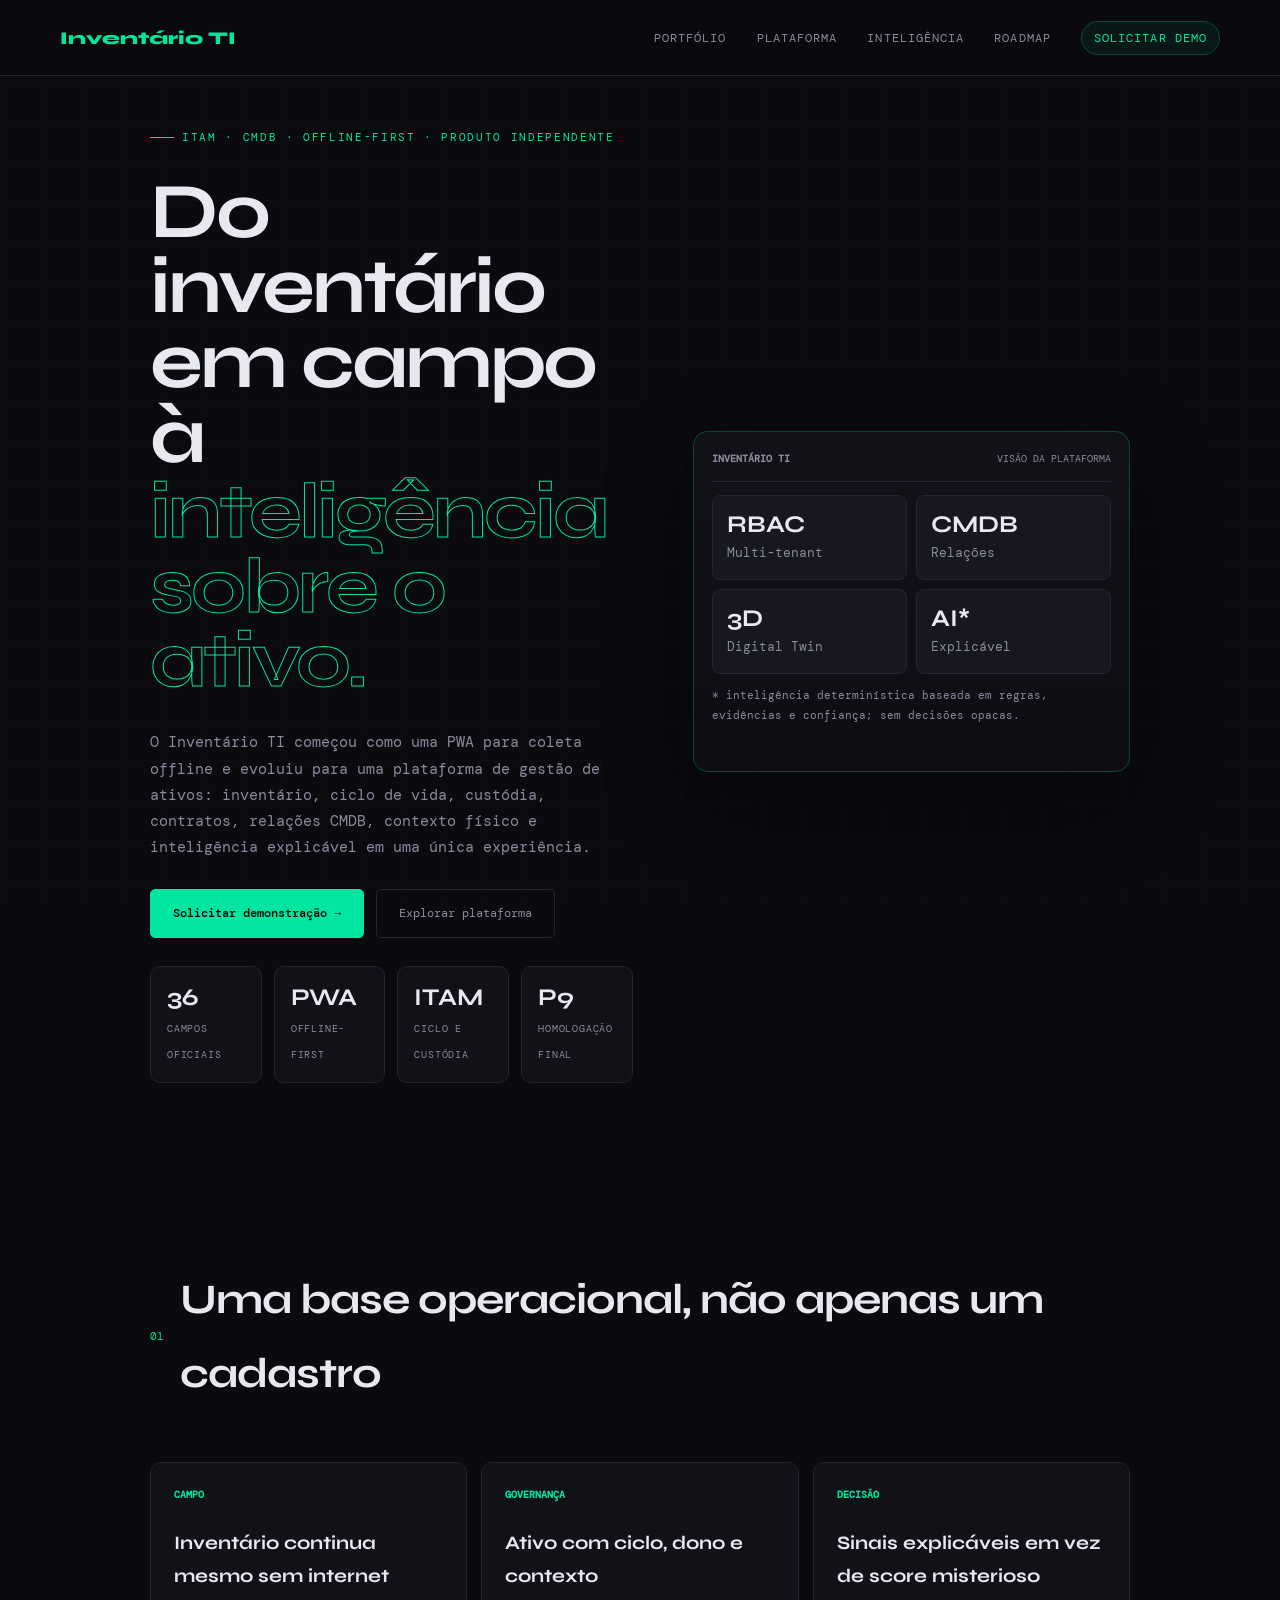
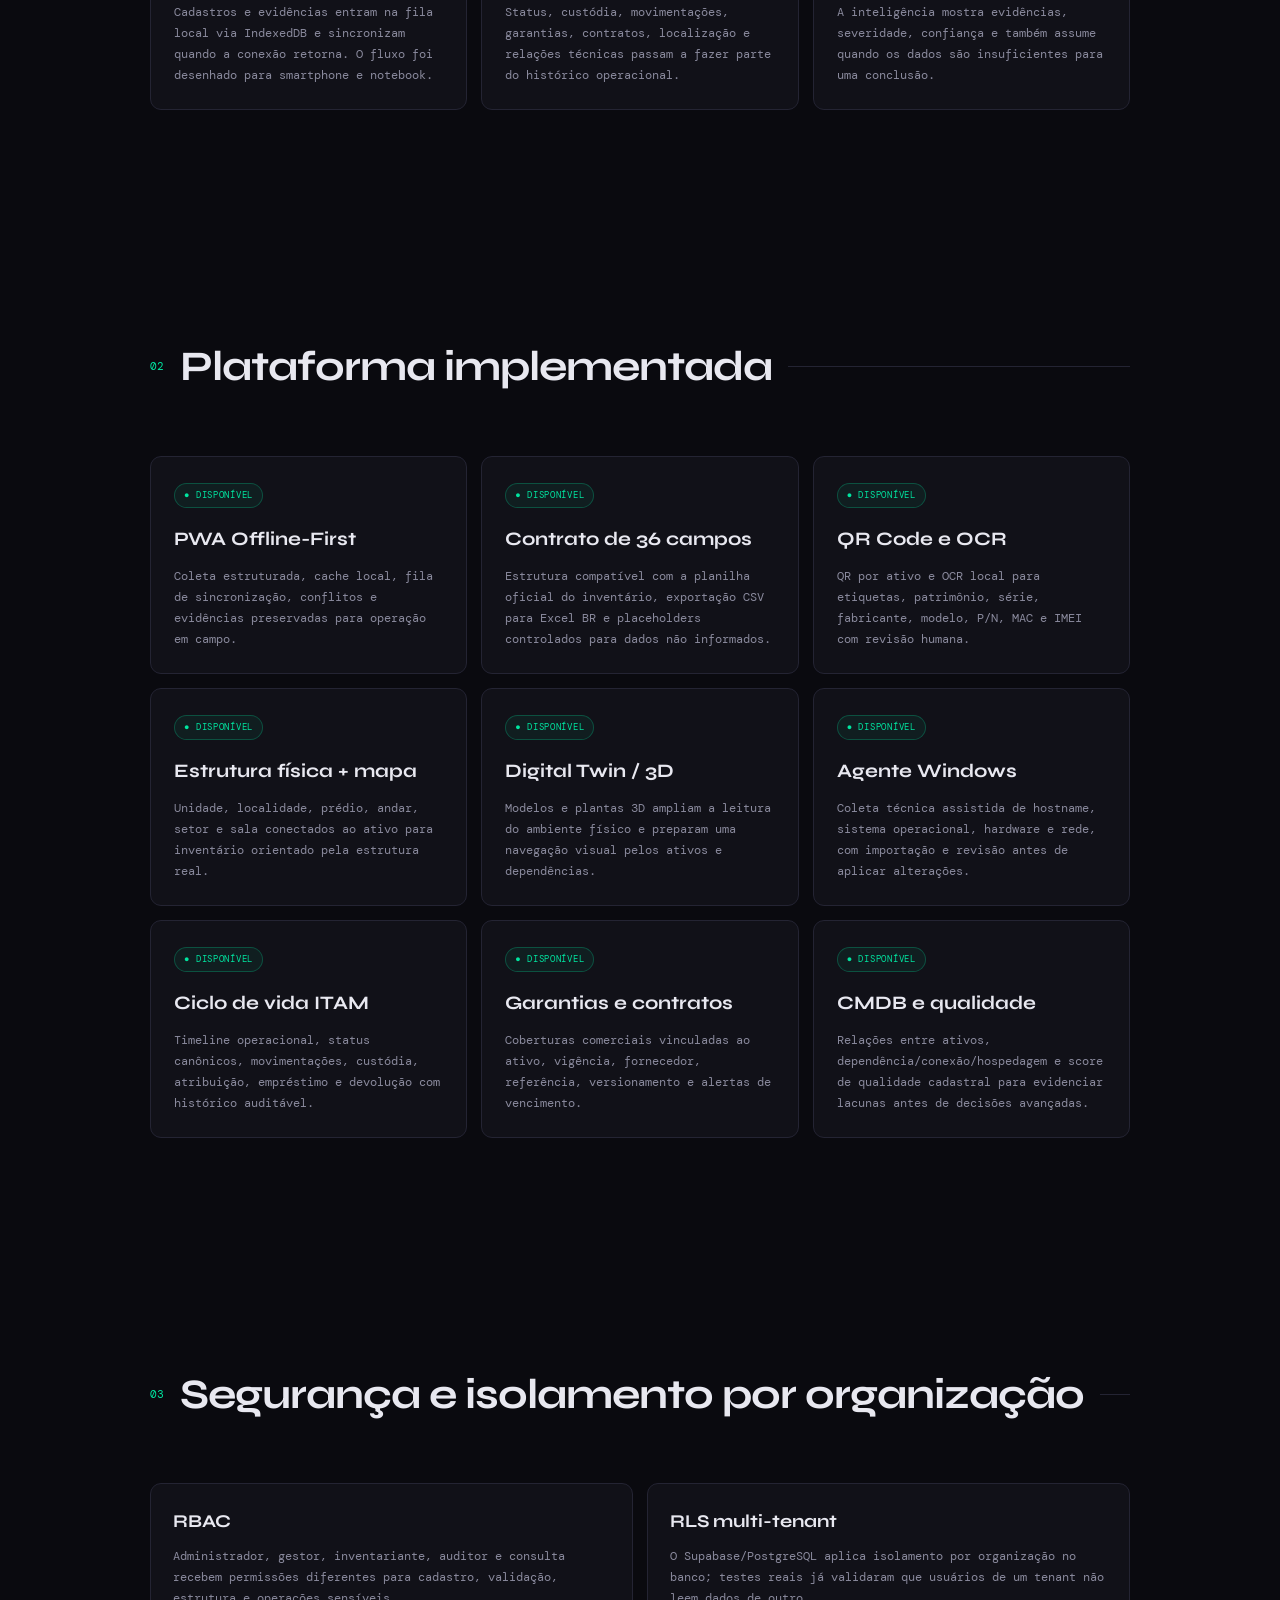
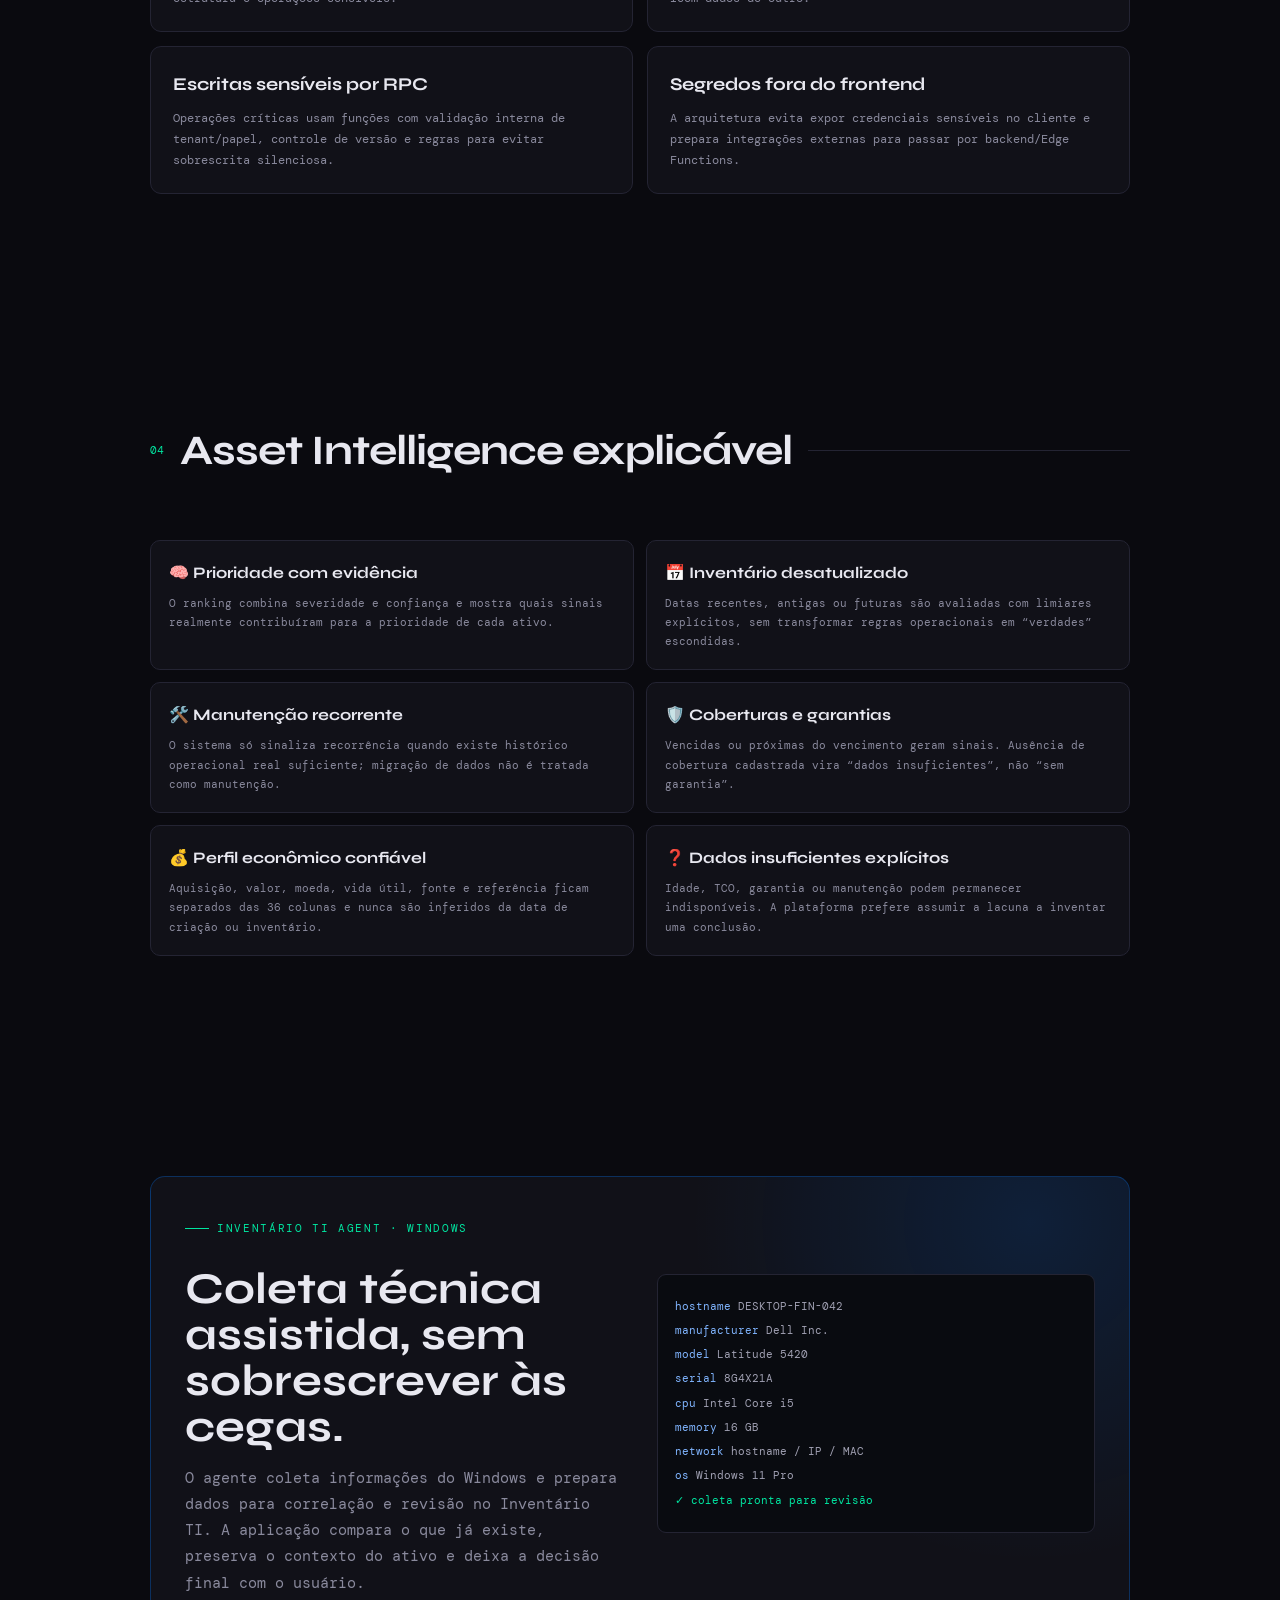
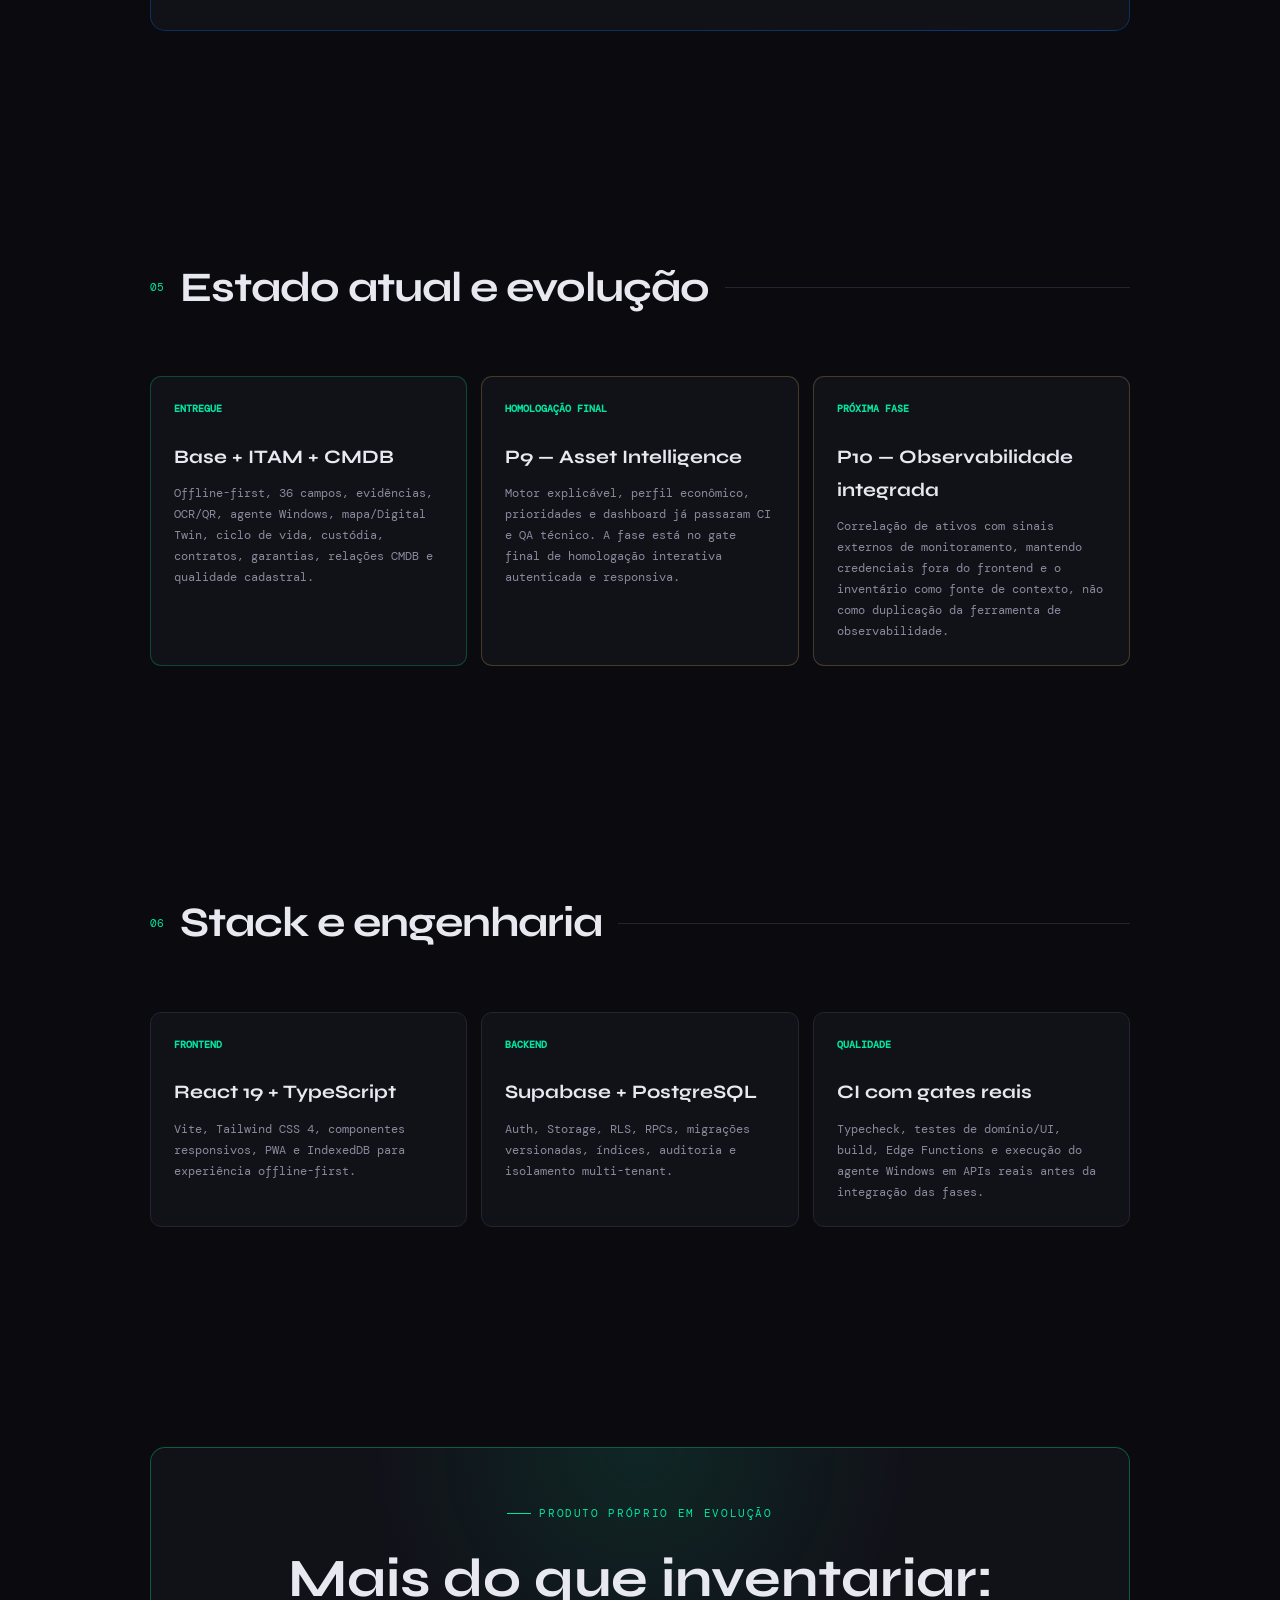
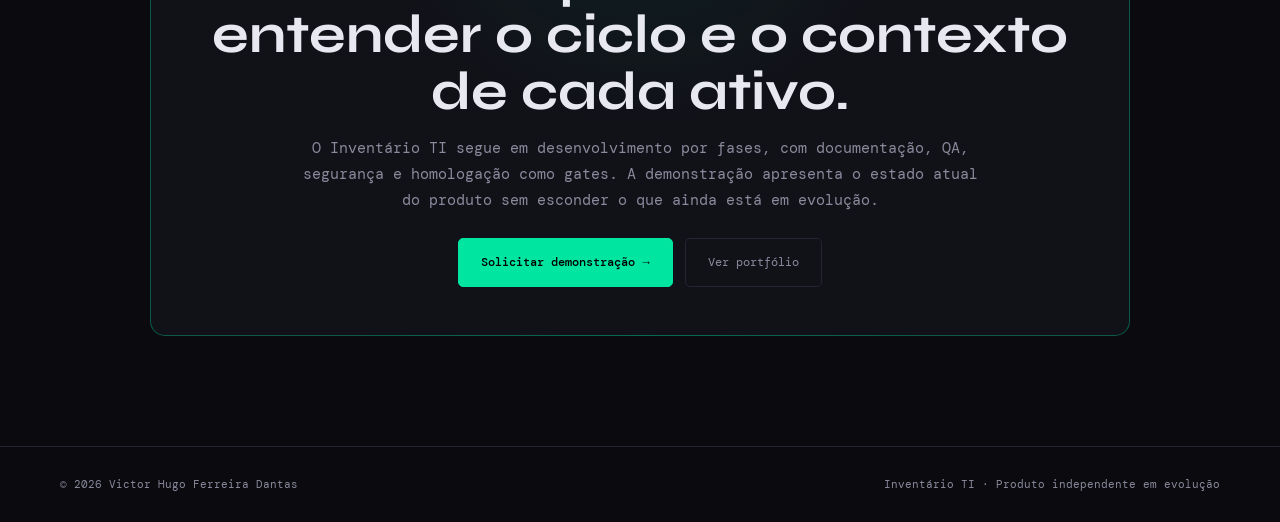
==== commit ba1cf77c: "feat: atualizar Inventário TI com ITAM, CMDB e Asset Intelligence" ====
--- a/inventario-ti.html
+++ b/inventario-ti.html
@@ -2,24 +2,25 @@
 <html lang="pt-BR">
 <head>
 <meta charset="UTF-8"><meta name="viewport" content="width=device-width,initial-scale=1">
-<title>Inventário TI — Gestão de Ativos de Tecnologia</title>
-<meta name="description" content="Inventário TI é uma plataforma offline-first para gestão, auditoria e rastreabilidade de ativos de tecnologia, com QR Code, OCR local, histórico, mapa hierárquico e agente Windows.">
+<title>Inventário TI — ITAM, CMDB e Gestão de Ativos</title>
+<meta name="description" content="Inventário TI é uma plataforma offline-first de gestão de ativos com ITAM, CMDB, Digital Twin, RBAC/RLS multi-tenant, agente Windows e Asset Intelligence explicável.">
 <link rel="preconnect" href="https://fonts.googleapis.com"><link rel="preconnect" href="https://fonts.gstatic.com" crossorigin>
 <link href="https://fonts.googleapis.com/css2?family=Syne:wght@400;600;700;800&family=DM+Mono:wght@300;400;500&display=swap" rel="stylesheet">
 <link rel="stylesheet" href="styles.css">
 </head>
 <body>
-<nav><a class="logo" href="index.html">Inventário TI</a><ul class="navlinks"><li><a href="index.html">Portfólio</a></li><li><a href="#recursos">Recursos</a></li><li><a href="#diferenciais">Diferenciais</a></li><li><a class="nav-product" href="mailto:victor.hugofdantas@gmail.com?subject=Solicita%C3%A7%C3%A3o%20de%20demonstra%C3%A7%C3%A3o%20-%20Invent%C3%A1rio%20TI">Solicitar demo</a></li></ul></nav>
+<nav><a class="logo" href="index.html">Inventário TI</a><ul class="navlinks"><li><a href="index.html">Portfólio</a></li><li><a href="#recursos">Plataforma</a></li><li><a href="#inteligencia">Inteligência</a></li><li><a href="#roadmap">Roadmap</a></li><li><a class="nav-product" href="mailto:victor.hugofdantas@gmail.com?subject=Solicita%C3%A7%C3%A3o%20de%20demonstra%C3%A7%C3%A3o%20-%20Invent%C3%A1rio%20TI">Solicitar demo</a></li></ul></nav>
 <main>
-<section class="container product-hero"><div><div class="eyebrow">Gestão, auditoria e rastreabilidade de ativos</div><h1>Inventário de TI <span>sem depender da internet.</span></h1><p>Uma plataforma PWA offline-first para coletar, organizar, validar e rastrear equipamentos em campo. Funciona em celular e notebook, mantém dados locais quando a conexão cai e sincroniza quando a internet volta.</p><div class="actions"><a class="btn primary" href="mailto:victor.hugofdantas@gmail.com?subject=Solicita%C3%A7%C3%A3o%20de%20demonstra%C3%A7%C3%A3o%20-%20Invent%C3%A1rio%20TI">Solicitar demonstração →</a><a class="btn outline" href="#recursos">Explorar recursos</a></div><div class="product-proof"><div class="proof"><strong>36</strong><span>campos do inventário</span></div><div class="proof"><strong>68</strong><span>testes automatizados</span></div><div class="proof"><strong>7</strong><span>etapas de coleta</span></div><div class="proof"><strong>100%</strong><span>offline-first</span></div></div></div><div class="panel reveal"><div class="dashhead"><b>Inventário TI</b><span>Visão operacional</span></div><div class="dashgrid"><div class="dash"><b>248</b><small>Ativos</small></div><div class="dash"><b>217</b><small>Alocados</small></div><div class="dash"><b>21</b><small>Em estoque</small></div><div class="dash"><b>10</b><small>Manutenção</small></div></div></div></section>
-<section class="container section"><div class="section-head reveal"><span class="num">01</span><h2>Feito para inventário real em campo</h2><div class="line"></div></div><div class="cards"><article class="card reveal"><b>OFFLINE</b><h3>Sem conexão? Continue trabalhando.</h3><p>Cadastros e fotos ficam na fila local via IndexedDB e são sincronizados automaticamente quando a conexão retorna.</p></article><article class="card reveal"><b>CONTROLE</b><h3>Menos planilhas, mais rastreabilidade</h3><p>Ativos, responsáveis, localização, fotos, validação e histórico ficam centralizados na mesma operação.</p></article><article class="card reveal"><b>AUDITORIA</b><h3>Alterações sem sobrescrever em silêncio</h3><p>O sistema registra mudanças e trata conflitos de edição para que o usuário decida o que deve prevalecer.</p></article></div></section>
-<section id="recursos" class="container section"><div class="section-head reveal"><span class="num">02</span><h2>Recursos já implementados</h2><div class="line"></div></div><div class="cards"><article class="card reveal"><span class="feature-status available">● Disponível</span><h3>PWA Offline-First</h3><p>Coleta em smartphone ou notebook, fila local, sincronização idempotente e preservação de fotos mesmo em falhas de rede.</p></article><article class="card reveal"><span class="feature-status available">● Disponível</span><h3>Formulário em 7 etapas</h3><p>Fluxo guiado para identificação, rede, localização, usuário, acessórios, evidências e conferência final.</p></article><article class="card reveal"><span class="feature-status available">● Disponível</span><h3>QR Code por ativo</h3><p>Geração, impressão e leitura de QR seguro. O código contém apenas o identificador e exige login para abrir o ativo.</p></article><article class="card reveal"><span class="feature-status available">● Disponível</span><h3>OCR local de etiquetas</h3><p>Tesseract.js roda no próprio aparelho, sugere patrimônio, série, fabricante, modelo, P/N, MAC e IMEI com revisão humana obrigatória.</p></article><article class="card reveal"><span class="feature-status available">● Disponível</span><h3>Mapa hierárquico</h3><p>Navegação por unidade, localidade, prédio, andar, setor e sala, com status de progresso calculado pelos dados reais.</p></article><article class="card reveal"><span class="feature-status beta">● Beta</span><h3>Agente Windows</h3><p>Script PowerShell coleta dados técnicos sem enviar nada para a internet e gera um arquivo para importação e revisão dentro do sistema.</p></article><article class="card reveal"><span class="feature-status available">● Disponível</span><h3>Histórico e conflitos</h3><p>Toda alteração fica registrada e edições simultâneas podem ser comparadas antes de aplicar mudanças.</p></article><article class="card reveal"><span class="feature-status available">● Disponível</span><h3>Busca e filtros</h3><p>Pesquisa por patrimônio, série, hostname, MAC, IP, usuário, fabricante, modelo e localização.</p></article><article class="card reveal"><span class="feature-status available">● Disponível</span><h3>Exportação oficial</h3><p>CSV com 36 colunas, UTF-8 BOM, separador compatível com Excel brasileiro e proteção contra injeção de fórmulas.</p></article></div></section>
-<section id="diferenciais" class="container section"><div class="section-head reveal"><span class="num">03</span><h2>Diferenciais que vão além do cadastro</h2><div class="line"></div></div><div class="feature-list"><article class="feature-item reveal"><h3>📸 Evidências com compressão local</h3><p>Fotos são reduzidas no próprio dispositivo antes de serem armazenadas ou sincronizadas, economizando banda e espaço.</p></article><article class="feature-item reveal"><h3>🛡️ Prevenção de duplicidade</h3><p>Patrimônio, número de série e MAC são verificados antes da gravação, inclusive contra itens ainda pendentes offline.</p></article><article class="feature-item reveal"><h3>✅ Validação formal</h3><p>O equipamento pode ser conferido e validado com responsável e data de validação registrados.</p></article><article class="feature-item reveal"><h3>🏢 Estrutura física configurável</h3><p>Empresa → Unidade → Localidade → Prédio → Andar → Setor → Sala/Área, com equipamentos vinculados à hierarquia.</p></article><article class="feature-item reveal"><h3>🔄 Revisão do agente campo a campo</h3><p>O agente sugere diferenças, mas nunca sobrescreve automaticamente: o usuário aceita ou mantém cada informação.</p></article><article class="feature-item reveal"><h3>🔍 Pendências baseadas nos dados reais</h3><p>Dashboard e indicadores apontam o que está incompleto para facilitar revisão, inventário e auditoria.</p></article></div></section>
-<section class="container section"><div class="agent reveal"><div><div class="eyebrow">Inventário TI Agent · Beta</div><h2>Coleta técnica sem instalar uma chave no computador.</h2><p>O agente Windows consulta dados técnicos em modo somente leitura, mostra um resumo, pede confirmação e grava um JSON local. A importação acontece dentro do sistema autenticado, com correlação por série, patrimônio, MAC e hostname.</p></div><div class="terminal"><div><i>hostname</i> DESKTOP-FIN-042</div><div><i>manufacturer</i> Dell Inc.</div><div><i>model</i> Latitude 5420</div><div><i>serial</i> 8G4X21A</div><div><i>cpu</i> Intel Core i5</div><div><i>memory</i> 16 GB</div><div><i>storage</i> 512 GB SSD</div><div><i>os</i> Windows 11 Pro</div><div class="ok">✓ pronto para revisão e importação</div></div></div></section>
-<section class="container section"><div class="section-head reveal"><span class="num">04</span><h2>Segurança e confiabilidade</h2><div class="line"></div></div><div class="security-grid"><article class="security-card reveal"><h3>RLS no banco</h3><p>O Supabase utiliza Row Level Security para restringir o acesso aos dados a usuários autenticados.</p></article><article class="security-card reveal"><h3>Storage privado</h3><p>As evidências fotográficas são mantidas em bucket privado e vinculadas aos registros de equipamento.</p></article><article class="security-card reveal"><h3>OCR sem enviar imagem a terceiros</h3><p>O reconhecimento roda localmente com Tesseract.js. A imagem não precisa sair do dispositivo para ser analisada.</p></article><article class="security-card reveal"><h3>Agente sem segredo e sem endpoint público</h3><p>O agente não carrega credenciais do sistema e não envia os dados diretamente para a nuvem.</p></article></div></section>
-<section class="container section"><div class="section-head reveal"><span class="num">05</span><h2>Estado do produto</h2><div class="line"></div></div><div class="cards"><article class="card roadmap-now reveal"><b>ENTREGUE</b><h3>Core + P0/P1/P2</h3><p>Offline-first, 36 campos, fotos, histórico, conflitos, estrutura, mapa, QR, OCR, busca, dashboard e importação do agente.</p></article><article class="card roadmap-next reveal"><b>EM VALIDAÇÃO</b><h3>Uso real em campo</h3><p>Testes com etiquetas reais, câmeras de diferentes celulares, PWA offline após primeiro uso e agente em máquinas Windows reais.</p></article><article class="card roadmap-next reveal"><b>PRÓXIMA ETAPA</b><h3>Productização comercial</h3><p>Perfis e permissões, multiempresa, onboarding, ambiente demo, relatórios executivos e preparação para clientes piloto.</p></article></div></section>
-<section class="container section"><div class="cta reveal"><div class="eyebrow">MVP técnico avançado</div><h2>Mais do que inventariar: manter o patrimônio rastreável.</h2><p>O Inventário TI está em fase de validação de uso real. A demonstração apresenta o fluxo atual e ajuda a avaliar como a plataforma pode se encaixar no processo de inventário da empresa.</p><div class="actions" style="justify-content:center"><a class="btn primary" href="mailto:victor.hugofdantas@gmail.com?subject=Solicita%C3%A7%C3%A3o%20de%20demonstra%C3%A7%C3%A3o%20-%20Invent%C3%A1rio%20TI">Solicitar demonstração →</a><a class="btn outline" href="index.html">Ver portfólio</a></div></div></section>
+<section class="container product-hero"><div><div class="eyebrow">ITAM · CMDB · Offline-first · Produto independente</div><h1>Do inventário em campo à <span>inteligência sobre o ativo.</span></h1><p>O Inventário TI começou como uma PWA para coleta offline e evoluiu para uma plataforma de gestão de ativos: inventário, ciclo de vida, custódia, contratos, relações CMDB, contexto físico e inteligência explicável em uma única experiência.</p><div class="actions"><a class="btn primary" href="mailto:victor.hugofdantas@gmail.com?subject=Solicita%C3%A7%C3%A3o%20de%20demonstra%C3%A7%C3%A3o%20-%20Invent%C3%A1rio%20TI">Solicitar demonstração →</a><a class="btn outline" href="#recursos">Explorar plataforma</a></div><div class="product-proof"><div class="proof"><strong>36</strong><span>campos oficiais</span></div><div class="proof"><strong>PWA</strong><span>offline-first</span></div><div class="proof"><strong>ITAM</strong><span>ciclo e custódia</span></div><div class="proof"><strong>P9</strong><span>homologação final</span></div></div></div><div class="panel reveal"><div class="dashhead"><b>Inventário TI</b><span>Visão da plataforma</span></div><div class="dashgrid"><div class="dash"><b>RBAC</b><small>Multi-tenant</small></div><div class="dash"><b>CMDB</b><small>Relações</small></div><div class="dash"><b>3D</b><small>Digital Twin</small></div><div class="dash"><b>AI*</b><small>Explicável</small></div></div><p style="margin-top:12px;color:var(--muted);font-size:11px">* inteligência determinística baseada em regras, evidências e confiança; sem decisões opacas.</p></div></section>
+<section class="container section"><div class="section-head reveal"><span class="num">01</span><h2>Uma base operacional, não apenas um cadastro</h2><div class="line"></div></div><div class="cards"><article class="card reveal"><b>CAMPO</b><h3>Inventário continua mesmo sem internet</h3><p>Cadastros e evidências entram na fila local via IndexedDB e sincronizam quando a conexão retorna. O fluxo foi desenhado para smartphone e notebook.</p></article><article class="card reveal"><b>GOVERNANÇA</b><h3>Ativo com ciclo, dono e contexto</h3><p>Status, custódia, movimentações, garantias, contratos, localização e relações técnicas passam a fazer parte do histórico operacional.</p></article><article class="card reveal"><b>DECISÃO</b><h3>Sinais explicáveis em vez de score misterioso</h3><p>A inteligência mostra evidências, severidade, confiança e também assume quando os dados são insuficientes para uma conclusão.</p></article></div></section>
+<section id="recursos" class="container section"><div class="section-head reveal"><span class="num">02</span><h2>Plataforma implementada</h2><div class="line"></div></div><div class="cards"><article class="card reveal"><span class="feature-status available">● Disponível</span><h3>PWA Offline-First</h3><p>Coleta estruturada, cache local, fila de sincronização, conflitos e evidências preservadas para operação em campo.</p></article><article class="card reveal"><span class="feature-status available">● Disponível</span><h3>Contrato de 36 campos</h3><p>Estrutura compatível com a planilha oficial do inventário, exportação CSV para Excel BR e placeholders controlados para dados não informados.</p></article><article class="card reveal"><span class="feature-status available">● Disponível</span><h3>QR Code e OCR</h3><p>QR por ativo e OCR local para etiquetas, patrimônio, série, fabricante, modelo, P/N, MAC e IMEI com revisão humana.</p></article><article class="card reveal"><span class="feature-status available">● Disponível</span><h3>Estrutura física + mapa</h3><p>Unidade, localidade, prédio, andar, setor e sala conectados ao ativo para inventário orientado pela estrutura real.</p></article><article class="card reveal"><span class="feature-status available">● Disponível</span><h3>Digital Twin / 3D</h3><p>Modelos e plantas 3D ampliam a leitura do ambiente físico e preparam uma navegação visual pelos ativos e dependências.</p></article><article class="card reveal"><span class="feature-status available">● Disponível</span><h3>Agente Windows</h3><p>Coleta técnica assistida de hostname, sistema operacional, hardware e rede, com importação e revisão antes de aplicar alterações.</p></article><article class="card reveal"><span class="feature-status available">● Disponível</span><h3>Ciclo de vida ITAM</h3><p>Timeline operacional, status canônicos, movimentações, custódia, atribuição, empréstimo e devolução com histórico auditável.</p></article><article class="card reveal"><span class="feature-status available">● Disponível</span><h3>Garantias e contratos</h3><p>Coberturas comerciais vinculadas ao ativo, vigência, fornecedor, referência, versionamento e alertas de vencimento.</p></article><article class="card reveal"><span class="feature-status available">● Disponível</span><h3>CMDB e qualidade</h3><p>Relações entre ativos, dependência/conexão/hospedagem e score de qualidade cadastral para evidenciar lacunas antes de decisões avançadas.</p></article></div></section>
+<section class="container section"><div class="section-head reveal"><span class="num">03</span><h2>Segurança e isolamento por organização</h2><div class="line"></div></div><div class="security-grid"><article class="security-card reveal"><h3>RBAC</h3><p>Administrador, gestor, inventariante, auditor e consulta recebem permissões diferentes para cadastro, validação, estrutura e operações sensíveis.</p></article><article class="security-card reveal"><h3>RLS multi-tenant</h3><p>O Supabase/PostgreSQL aplica isolamento por organização no banco; testes reais já validaram que usuários de um tenant não leem dados de outro.</p></article><article class="security-card reveal"><h3>Escritas sensíveis por RPC</h3><p>Operações críticas usam funções com validação interna de tenant/papel, controle de versão e regras para evitar sobrescrita silenciosa.</p></article><article class="security-card reveal"><h3>Segredos fora do frontend</h3><p>A arquitetura evita expor credenciais sensíveis no cliente e prepara integrações externas para passar por backend/Edge Functions.</p></article></div></section>
+<section id="inteligencia" class="container section"><div class="section-head reveal"><span class="num">04</span><h2>Asset Intelligence explicável</h2><div class="line"></div></div><div class="feature-list"><article class="feature-item reveal"><h3>🧠 Prioridade com evidência</h3><p>O ranking combina severidade e confiança e mostra quais sinais realmente contribuíram para a prioridade de cada ativo.</p></article><article class="feature-item reveal"><h3>📅 Inventário desatualizado</h3><p>Datas recentes, antigas ou futuras são avaliadas com limiares explícitos, sem transformar regras operacionais em “verdades” escondidas.</p></article><article class="feature-item reveal"><h3>🛠️ Manutenção recorrente</h3><p>O sistema só sinaliza recorrência quando existe histórico operacional real suficiente; migração de dados não é tratada como manutenção.</p></article><article class="feature-item reveal"><h3>🛡️ Coberturas e garantias</h3><p>Vencidas ou próximas do vencimento geram sinais. Ausência de cobertura cadastrada vira “dados insuficientes”, não “sem garantia”.</p></article><article class="feature-item reveal"><h3>💰 Perfil econômico confiável</h3><p>Aquisição, valor, moeda, vida útil, fonte e referência ficam separados das 36 colunas e nunca são inferidos da data de criação ou inventário.</p></article><article class="feature-item reveal"><h3>❓ Dados insuficientes explícitos</h3><p>Idade, TCO, garantia ou manutenção podem permanecer indisponíveis. A plataforma prefere assumir a lacuna a inventar uma conclusão.</p></article></div></section>
+<section class="container section"><div class="agent reveal"><div><div class="eyebrow">Inventário TI Agent · Windows</div><h2>Coleta técnica assistida, sem sobrescrever às cegas.</h2><p>O agente coleta informações do Windows e prepara dados para correlação e revisão no Inventário TI. A aplicação compara o que já existe, preserva o contexto do ativo e deixa a decisão final com o usuário.</p></div><div class="terminal"><div><i>hostname</i> DESKTOP-FIN-042</div><div><i>manufacturer</i> Dell Inc.</div><div><i>model</i> Latitude 5420</div><div><i>serial</i> 8G4X21A</div><div><i>cpu</i> Intel Core i5</div><div><i>memory</i> 16 GB</div><div><i>network</i> hostname / IP / MAC</div><div><i>os</i> Windows 11 Pro</div><div class="ok">✓ coleta pronta para revisão</div></div></div></section>
+<section id="roadmap" class="container section"><div class="section-head reveal"><span class="num">05</span><h2>Estado atual e evolução</h2><div class="line"></div></div><div class="cards"><article class="card roadmap-now reveal"><b>ENTREGUE</b><h3>Base + ITAM + CMDB</h3><p>Offline-first, 36 campos, evidências, OCR/QR, agente Windows, mapa/Digital Twin, ciclo de vida, custódia, contratos, garantias, relações CMDB e qualidade cadastral.</p></article><article class="card roadmap-next reveal"><b>HOMOLOGAÇÃO FINAL</b><h3>P9 — Asset Intelligence</h3><p>Motor explicável, perfil econômico, prioridades e dashboard já passaram CI e QA técnico. A fase está no gate final de homologação interativa autenticada e responsiva.</p></article><article class="card roadmap-next reveal"><b>PRÓXIMA FASE</b><h3>P10 — Observabilidade integrada</h3><p>Correlação de ativos com sinais externos de monitoramento, mantendo credenciais fora do frontend e o inventário como fonte de contexto, não como duplicação da ferramenta de observabilidade.</p></article></div></section>
+<section class="container section"><div class="section-head reveal"><span class="num">06</span><h2>Stack e engenharia</h2><div class="line"></div></div><div class="cards"><article class="card reveal"><b>FRONTEND</b><h3>React 19 + TypeScript</h3><p>Vite, Tailwind CSS 4, componentes responsivos, PWA e IndexedDB para experiência offline-first.</p></article><article class="card reveal"><b>BACKEND</b><h3>Supabase + PostgreSQL</h3><p>Auth, Storage, RLS, RPCs, migrações versionadas, índices, auditoria e isolamento multi-tenant.</p></article><article class="card reveal"><b>QUALIDADE</b><h3>CI com gates reais</h3><p>Typecheck, testes de domínio/UI, build, Edge Functions e execução do agente Windows em APIs reais antes da integração das fases.</p></article></div></section>
+<section class="container section"><div class="cta reveal"><div class="eyebrow">Produto próprio em evolução</div><h2>Mais do que inventariar: entender o ciclo e o contexto de cada ativo.</h2><p>O Inventário TI segue em desenvolvimento por fases, com documentação, QA, segurança e homologação como gates. A demonstração apresenta o estado atual do produto sem esconder o que ainda está em evolução.</p><div class="actions" style="justify-content:center"><a class="btn primary" href="mailto:victor.hugofdantas@gmail.com?subject=Solicita%C3%A7%C3%A3o%20de%20demonstra%C3%A7%C3%A3o%20-%20Invent%C3%A1rio%20TI">Solicitar demonstração →</a><a class="btn outline" href="index.html">Ver portfólio</a></div></div></section>
 </main>
-<footer><span>© 2026 Victor Hugo Ferreira Dantas</span><span>Inventário TI · Produto independente em validação</span></footer>
+<footer><span>© 2026 Victor Hugo Ferreira Dantas</span><span>Inventário TI · Produto independente em evolução</span></footer>
 <script>const o=new IntersectionObserver(e=>e.forEach(x=>x.isIntersecting&&x.target.classList.add('visible')),{threshold:.1});document.querySelectorAll('.reveal').forEach(x=>o.observe(x));</script>
 </body></html>
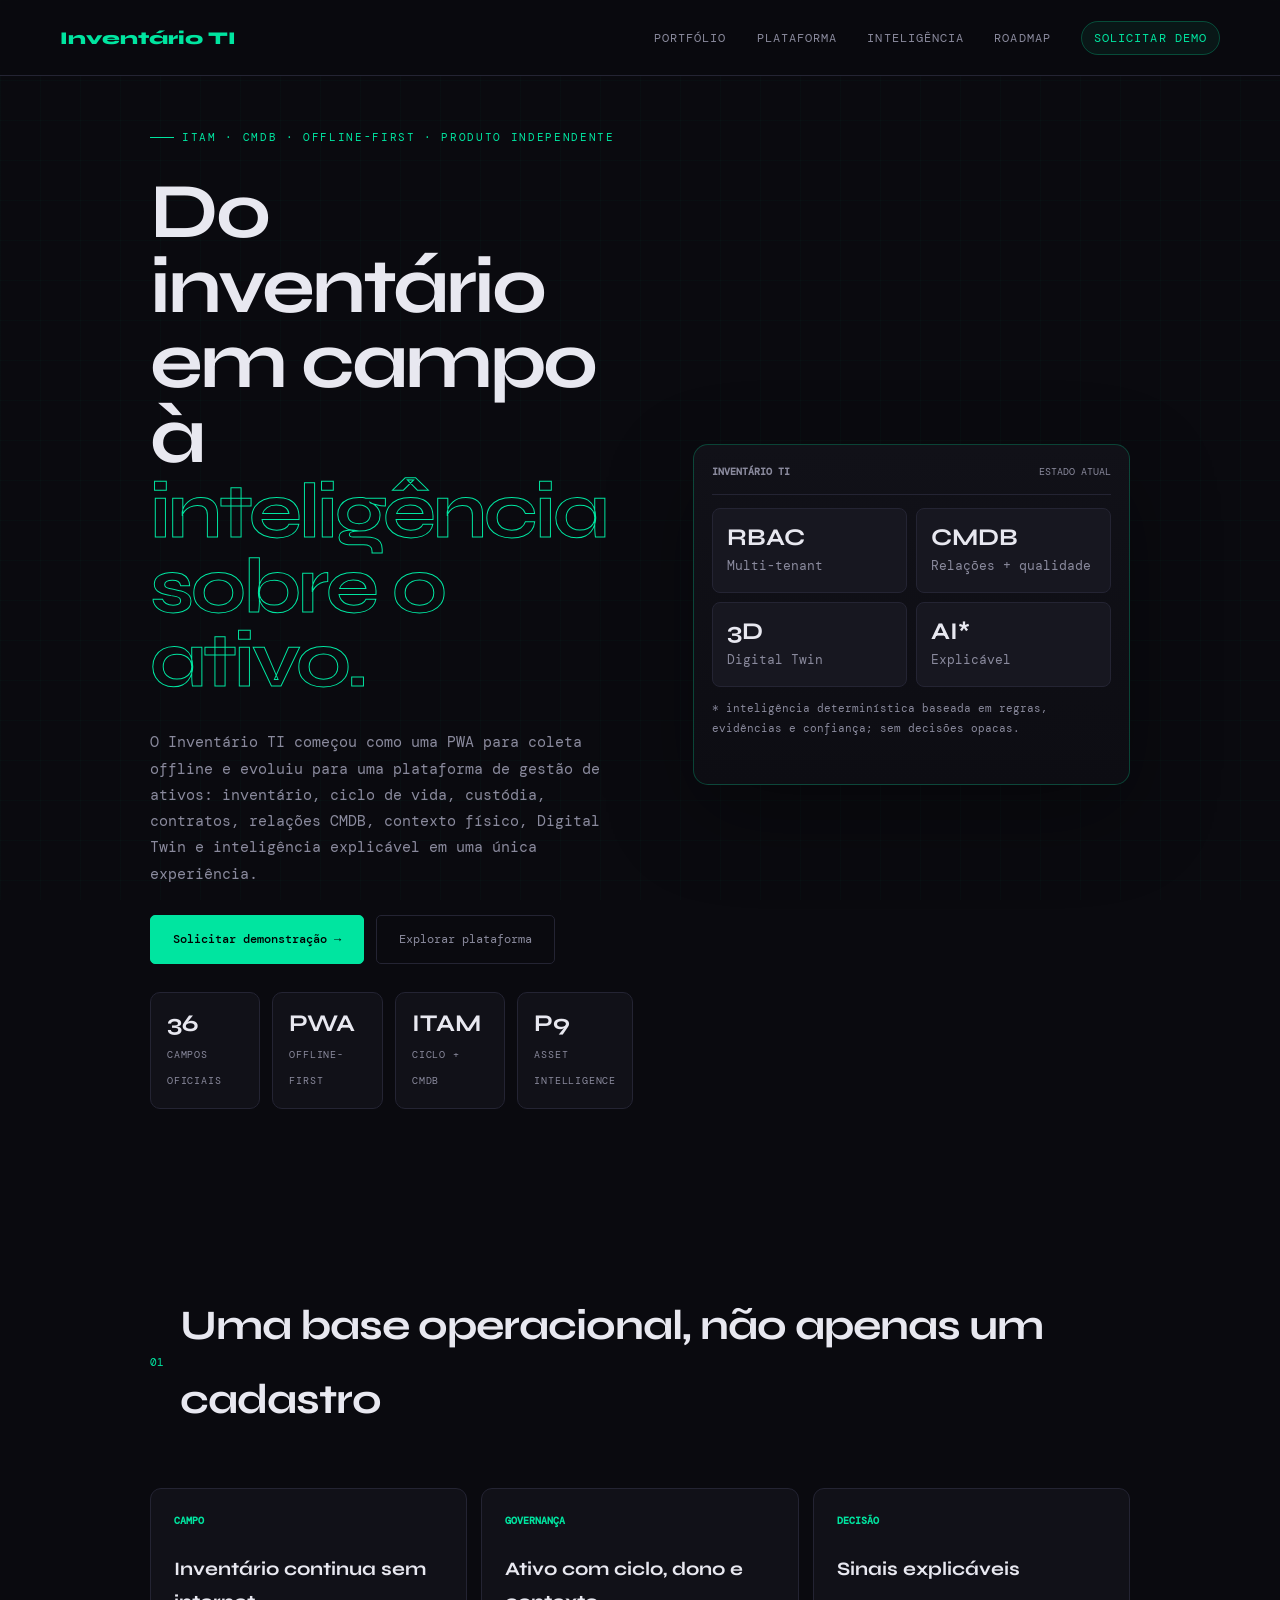
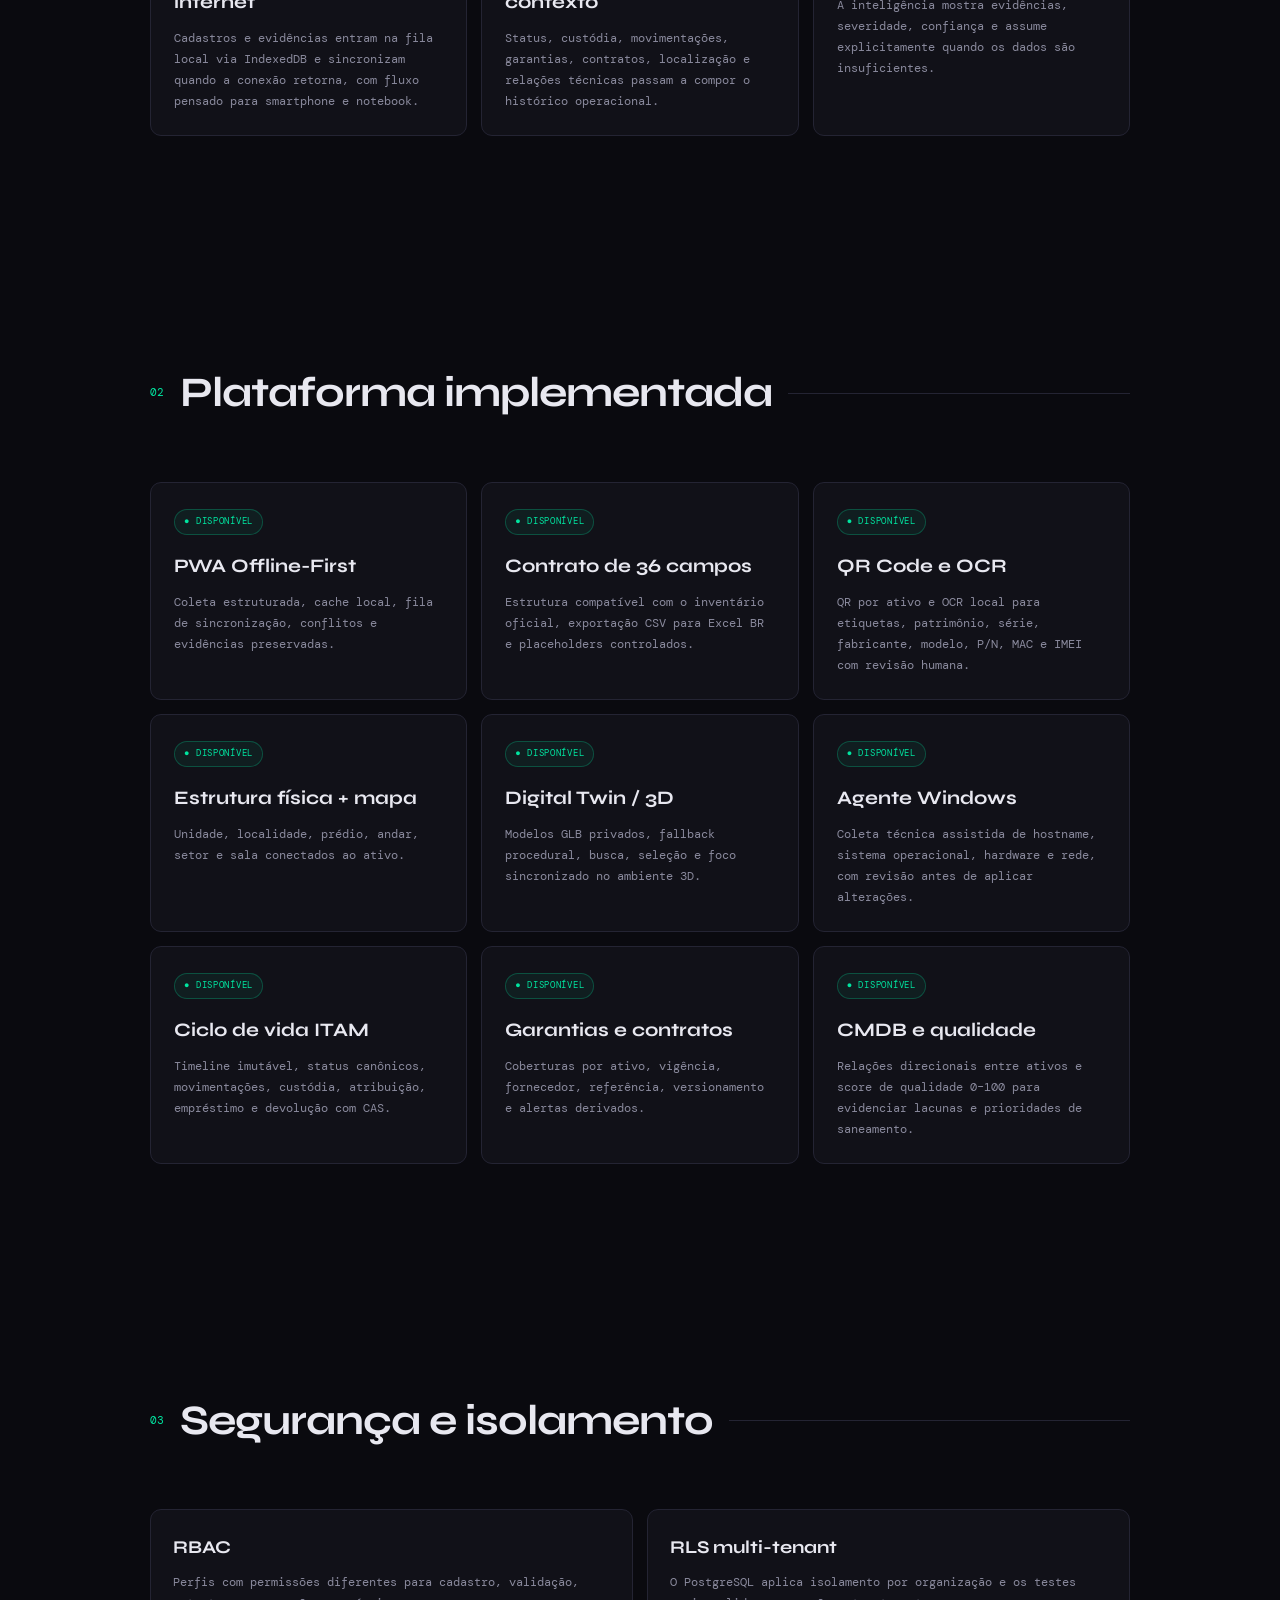
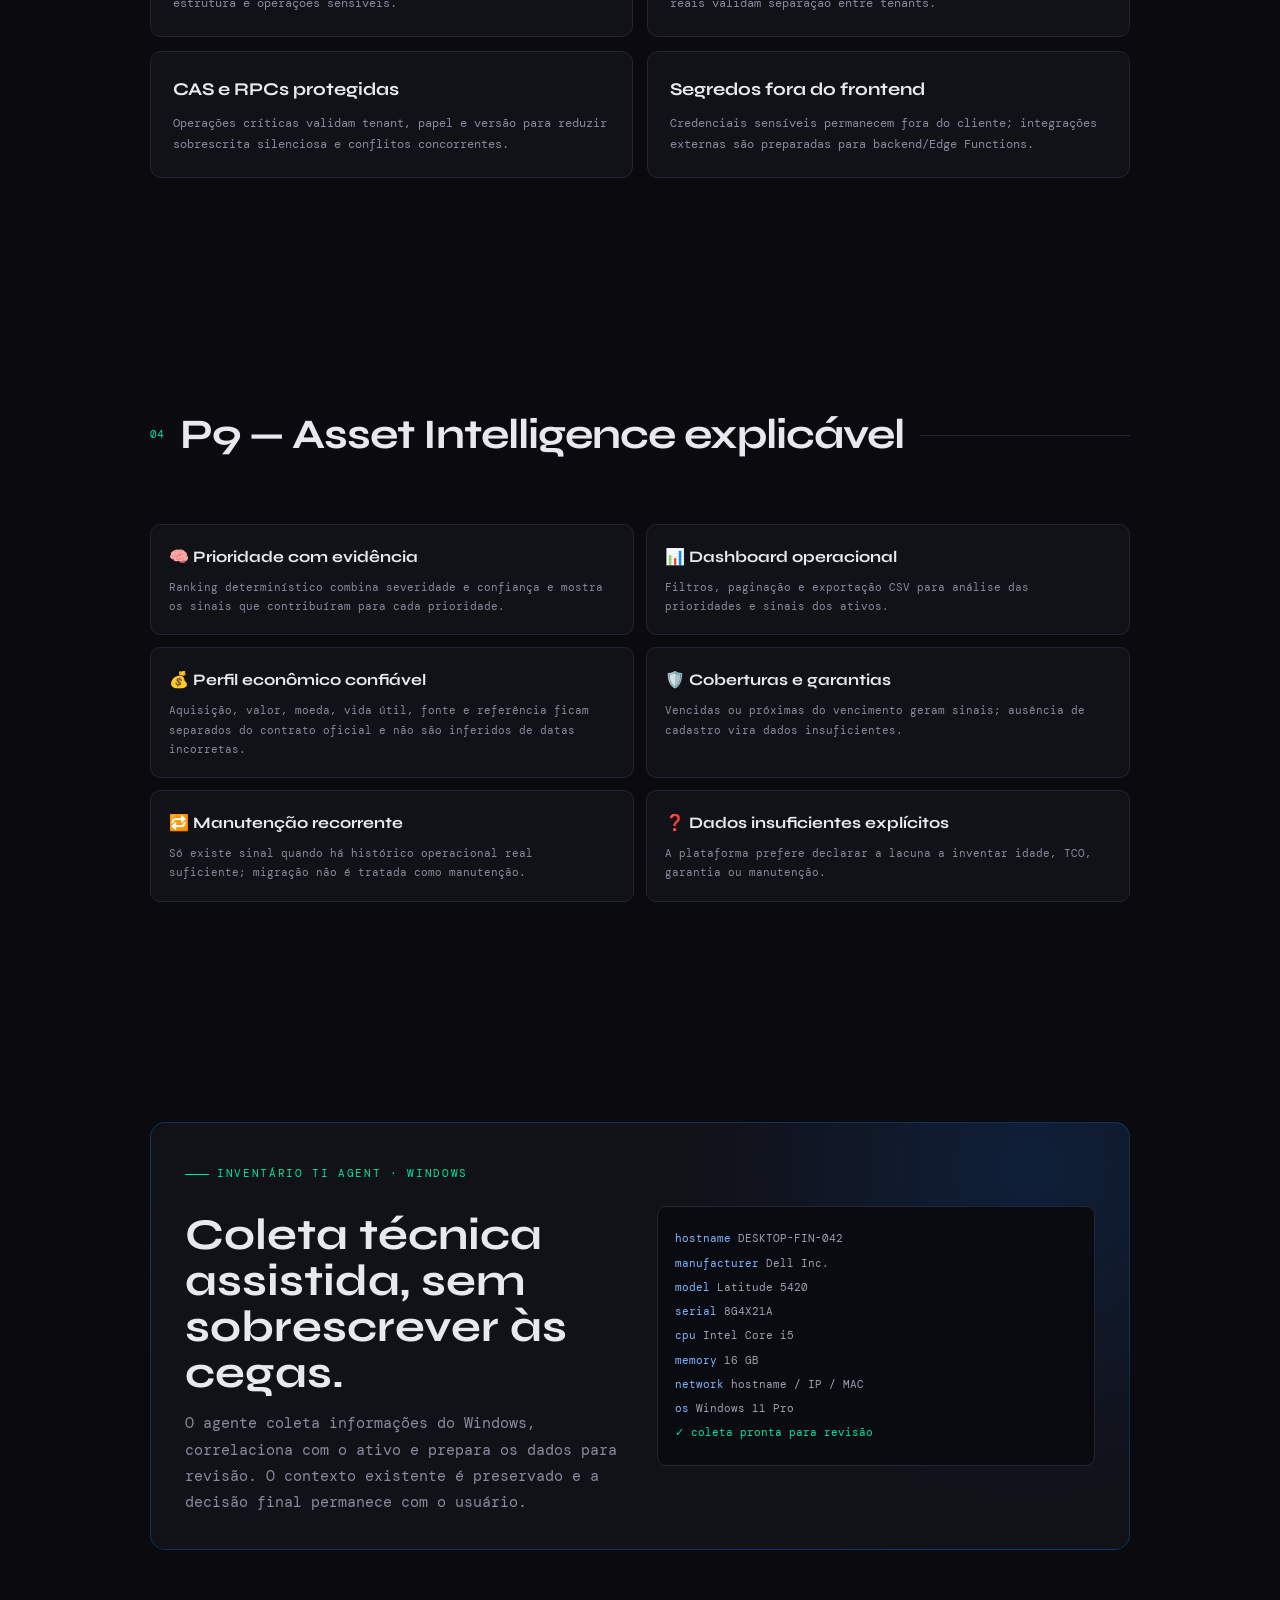
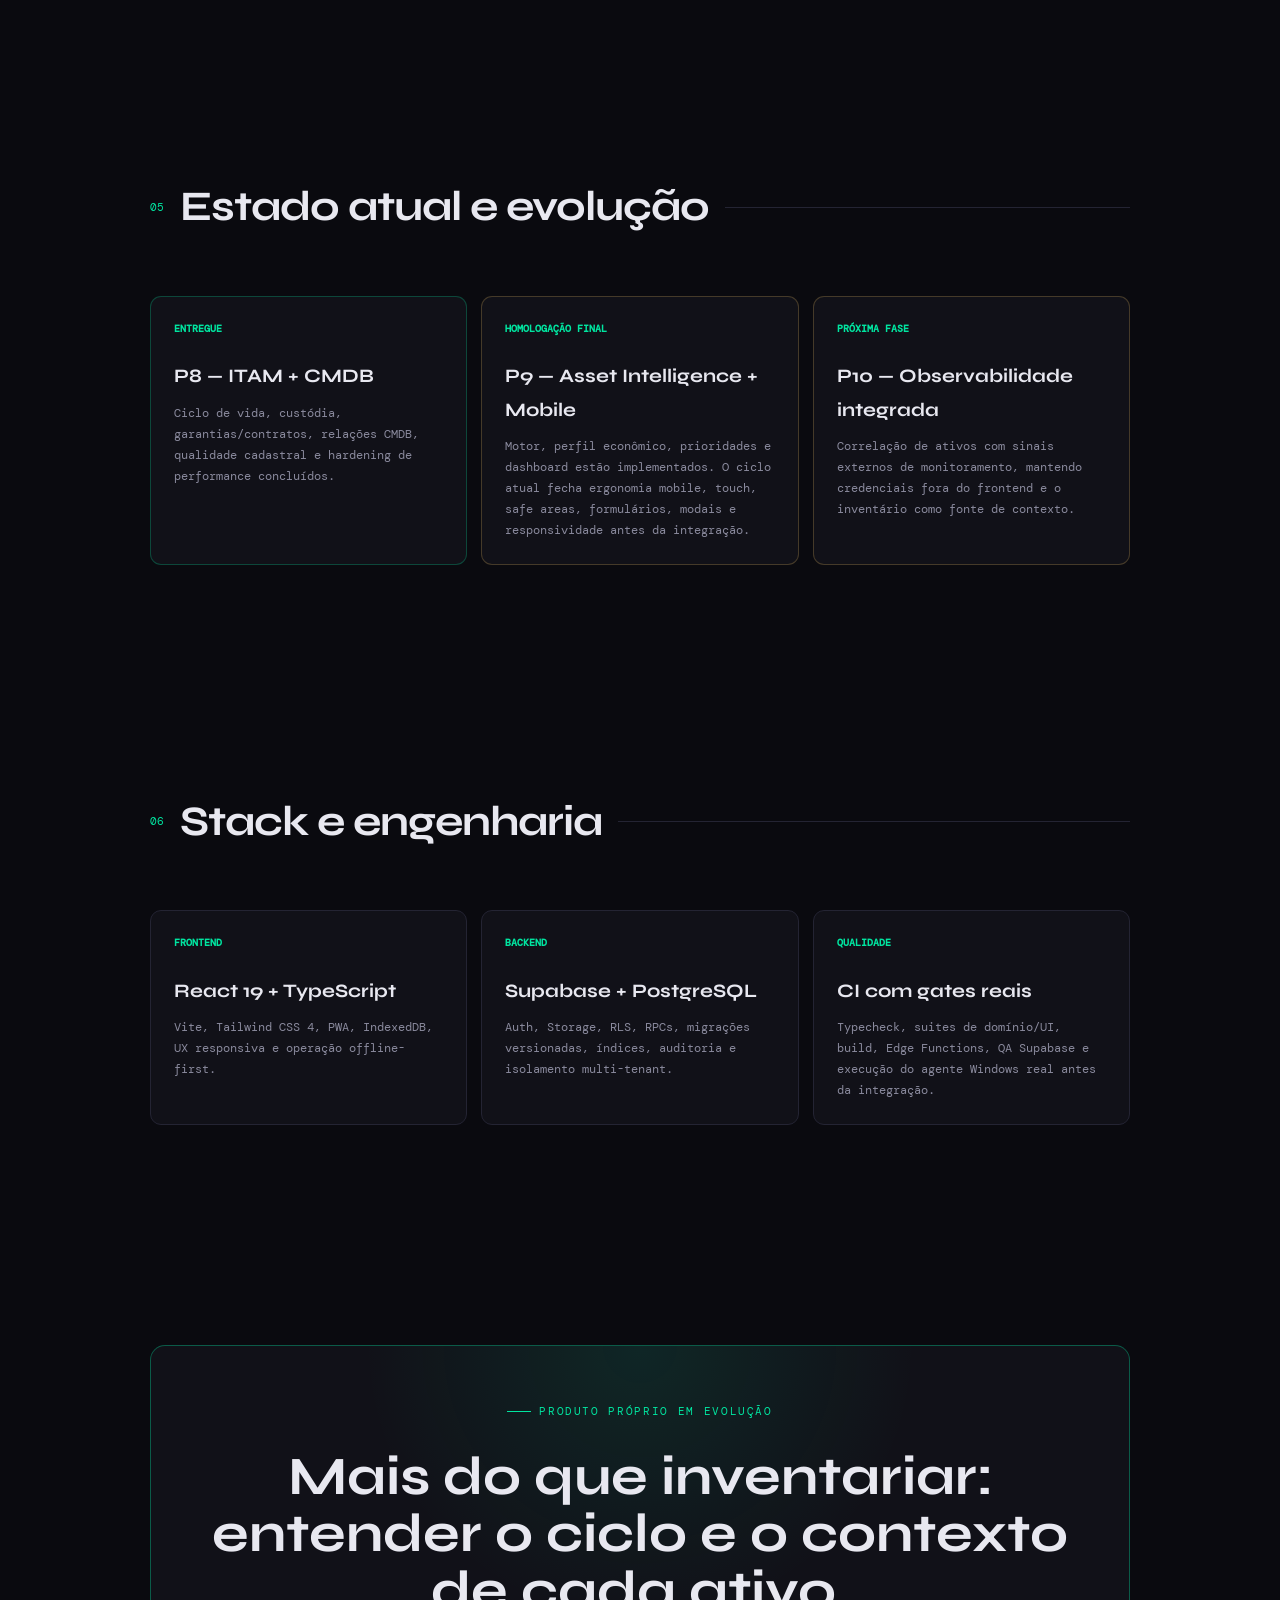
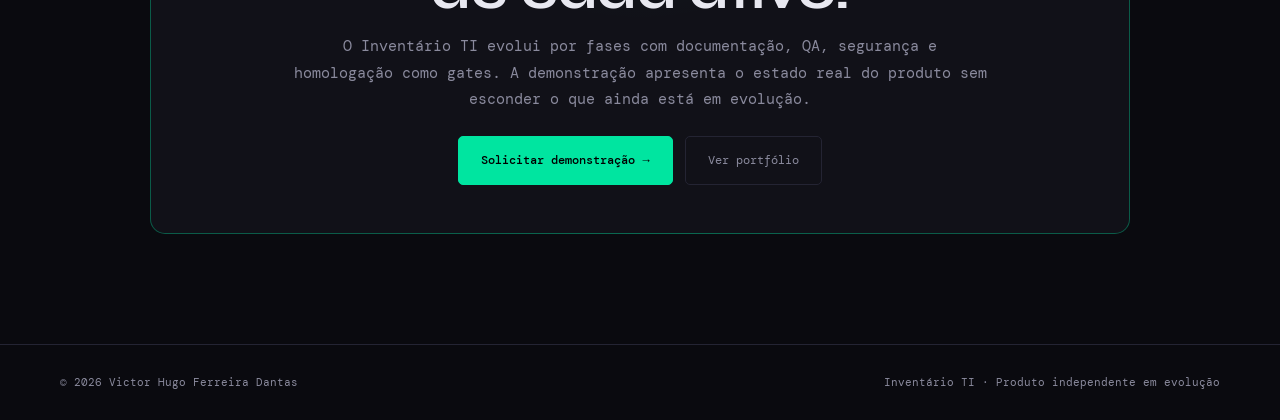
==== commit 2160a1b7: "feat: atualizar Inventário TI para P9 e hardening mobile" ====
--- a/inventario-ti.html
+++ b/inventario-ti.html
@@ -2,8 +2,8 @@
 <html lang="pt-BR">
 <head>
 <meta charset="UTF-8"><meta name="viewport" content="width=device-width,initial-scale=1">
-<title>Inventário TI — ITAM, CMDB e Gestão de Ativos</title>
-<meta name="description" content="Inventário TI é uma plataforma offline-first de gestão de ativos com ITAM, CMDB, Digital Twin, RBAC/RLS multi-tenant, agente Windows e Asset Intelligence explicável.">
+<title>Inventário TI — ITAM, CMDB e Asset Intelligence</title>
+<meta name="description" content="Inventário TI é uma plataforma offline-first de gestão de ativos com ITAM, CMDB, Digital Twin, agente Windows, RBAC/RLS multi-tenant e Asset Intelligence explicável.">
 <link rel="preconnect" href="https://fonts.googleapis.com"><link rel="preconnect" href="https://fonts.gstatic.com" crossorigin>
 <link href="https://fonts.googleapis.com/css2?family=Syne:wght@400;600;700;800&family=DM+Mono:wght@300;400;500&display=swap" rel="stylesheet">
 <link rel="stylesheet" href="styles.css">
@@ -11,15 +11,15 @@
 <body>
 <nav><a class="logo" href="index.html">Inventário TI</a><ul class="navlinks"><li><a href="index.html">Portfólio</a></li><li><a href="#recursos">Plataforma</a></li><li><a href="#inteligencia">Inteligência</a></li><li><a href="#roadmap">Roadmap</a></li><li><a class="nav-product" href="mailto:victor.hugofdantas@gmail.com?subject=Solicita%C3%A7%C3%A3o%20de%20demonstra%C3%A7%C3%A3o%20-%20Invent%C3%A1rio%20TI">Solicitar demo</a></li></ul></nav>
 <main>
-<section class="container product-hero"><div><div class="eyebrow">ITAM · CMDB · Offline-first · Produto independente</div><h1>Do inventário em campo à <span>inteligência sobre o ativo.</span></h1><p>O Inventário TI começou como uma PWA para coleta offline e evoluiu para uma plataforma de gestão de ativos: inventário, ciclo de vida, custódia, contratos, relações CMDB, contexto físico e inteligência explicável em uma única experiência.</p><div class="actions"><a class="btn primary" href="mailto:victor.hugofdantas@gmail.com?subject=Solicita%C3%A7%C3%A3o%20de%20demonstra%C3%A7%C3%A3o%20-%20Invent%C3%A1rio%20TI">Solicitar demonstração →</a><a class="btn outline" href="#recursos">Explorar plataforma</a></div><div class="product-proof"><div class="proof"><strong>36</strong><span>campos oficiais</span></div><div class="proof"><strong>PWA</strong><span>offline-first</span></div><div class="proof"><strong>ITAM</strong><span>ciclo e custódia</span></div><div class="proof"><strong>P9</strong><span>homologação final</span></div></div></div><div class="panel reveal"><div class="dashhead"><b>Inventário TI</b><span>Visão da plataforma</span></div><div class="dashgrid"><div class="dash"><b>RBAC</b><small>Multi-tenant</small></div><div class="dash"><b>CMDB</b><small>Relações</small></div><div class="dash"><b>3D</b><small>Digital Twin</small></div><div class="dash"><b>AI*</b><small>Explicável</small></div></div><p style="margin-top:12px;color:var(--muted);font-size:11px">* inteligência determinística baseada em regras, evidências e confiança; sem decisões opacas.</p></div></section>
-<section class="container section"><div class="section-head reveal"><span class="num">01</span><h2>Uma base operacional, não apenas um cadastro</h2><div class="line"></div></div><div class="cards"><article class="card reveal"><b>CAMPO</b><h3>Inventário continua mesmo sem internet</h3><p>Cadastros e evidências entram na fila local via IndexedDB e sincronizam quando a conexão retorna. O fluxo foi desenhado para smartphone e notebook.</p></article><article class="card reveal"><b>GOVERNANÇA</b><h3>Ativo com ciclo, dono e contexto</h3><p>Status, custódia, movimentações, garantias, contratos, localização e relações técnicas passam a fazer parte do histórico operacional.</p></article><article class="card reveal"><b>DECISÃO</b><h3>Sinais explicáveis em vez de score misterioso</h3><p>A inteligência mostra evidências, severidade, confiança e também assume quando os dados são insuficientes para uma conclusão.</p></article></div></section>
-<section id="recursos" class="container section"><div class="section-head reveal"><span class="num">02</span><h2>Plataforma implementada</h2><div class="line"></div></div><div class="cards"><article class="card reveal"><span class="feature-status available">● Disponível</span><h3>PWA Offline-First</h3><p>Coleta estruturada, cache local, fila de sincronização, conflitos e evidências preservadas para operação em campo.</p></article><article class="card reveal"><span class="feature-status available">● Disponível</span><h3>Contrato de 36 campos</h3><p>Estrutura compatível com a planilha oficial do inventário, exportação CSV para Excel BR e placeholders controlados para dados não informados.</p></article><article class="card reveal"><span class="feature-status available">● Disponível</span><h3>QR Code e OCR</h3><p>QR por ativo e OCR local para etiquetas, patrimônio, série, fabricante, modelo, P/N, MAC e IMEI com revisão humana.</p></article><article class="card reveal"><span class="feature-status available">● Disponível</span><h3>Estrutura física + mapa</h3><p>Unidade, localidade, prédio, andar, setor e sala conectados ao ativo para inventário orientado pela estrutura real.</p></article><article class="card reveal"><span class="feature-status available">● Disponível</span><h3>Digital Twin / 3D</h3><p>Modelos e plantas 3D ampliam a leitura do ambiente físico e preparam uma navegação visual pelos ativos e dependências.</p></article><article class="card reveal"><span class="feature-status available">● Disponível</span><h3>Agente Windows</h3><p>Coleta técnica assistida de hostname, sistema operacional, hardware e rede, com importação e revisão antes de aplicar alterações.</p></article><article class="card reveal"><span class="feature-status available">● Disponível</span><h3>Ciclo de vida ITAM</h3><p>Timeline operacional, status canônicos, movimentações, custódia, atribuição, empréstimo e devolução com histórico auditável.</p></article><article class="card reveal"><span class="feature-status available">● Disponível</span><h3>Garantias e contratos</h3><p>Coberturas comerciais vinculadas ao ativo, vigência, fornecedor, referência, versionamento e alertas de vencimento.</p></article><article class="card reveal"><span class="feature-status available">● Disponível</span><h3>CMDB e qualidade</h3><p>Relações entre ativos, dependência/conexão/hospedagem e score de qualidade cadastral para evidenciar lacunas antes de decisões avançadas.</p></article></div></section>
-<section class="container section"><div class="section-head reveal"><span class="num">03</span><h2>Segurança e isolamento por organização</h2><div class="line"></div></div><div class="security-grid"><article class="security-card reveal"><h3>RBAC</h3><p>Administrador, gestor, inventariante, auditor e consulta recebem permissões diferentes para cadastro, validação, estrutura e operações sensíveis.</p></article><article class="security-card reveal"><h3>RLS multi-tenant</h3><p>O Supabase/PostgreSQL aplica isolamento por organização no banco; testes reais já validaram que usuários de um tenant não leem dados de outro.</p></article><article class="security-card reveal"><h3>Escritas sensíveis por RPC</h3><p>Operações críticas usam funções com validação interna de tenant/papel, controle de versão e regras para evitar sobrescrita silenciosa.</p></article><article class="security-card reveal"><h3>Segredos fora do frontend</h3><p>A arquitetura evita expor credenciais sensíveis no cliente e prepara integrações externas para passar por backend/Edge Functions.</p></article></div></section>
-<section id="inteligencia" class="container section"><div class="section-head reveal"><span class="num">04</span><h2>Asset Intelligence explicável</h2><div class="line"></div></div><div class="feature-list"><article class="feature-item reveal"><h3>🧠 Prioridade com evidência</h3><p>O ranking combina severidade e confiança e mostra quais sinais realmente contribuíram para a prioridade de cada ativo.</p></article><article class="feature-item reveal"><h3>📅 Inventário desatualizado</h3><p>Datas recentes, antigas ou futuras são avaliadas com limiares explícitos, sem transformar regras operacionais em “verdades” escondidas.</p></article><article class="feature-item reveal"><h3>🛠️ Manutenção recorrente</h3><p>O sistema só sinaliza recorrência quando existe histórico operacional real suficiente; migração de dados não é tratada como manutenção.</p></article><article class="feature-item reveal"><h3>🛡️ Coberturas e garantias</h3><p>Vencidas ou próximas do vencimento geram sinais. Ausência de cobertura cadastrada vira “dados insuficientes”, não “sem garantia”.</p></article><article class="feature-item reveal"><h3>💰 Perfil econômico confiável</h3><p>Aquisição, valor, moeda, vida útil, fonte e referência ficam separados das 36 colunas e nunca são inferidos da data de criação ou inventário.</p></article><article class="feature-item reveal"><h3>❓ Dados insuficientes explícitos</h3><p>Idade, TCO, garantia ou manutenção podem permanecer indisponíveis. A plataforma prefere assumir a lacuna a inventar uma conclusão.</p></article></div></section>
-<section class="container section"><div class="agent reveal"><div><div class="eyebrow">Inventário TI Agent · Windows</div><h2>Coleta técnica assistida, sem sobrescrever às cegas.</h2><p>O agente coleta informações do Windows e prepara dados para correlação e revisão no Inventário TI. A aplicação compara o que já existe, preserva o contexto do ativo e deixa a decisão final com o usuário.</p></div><div class="terminal"><div><i>hostname</i> DESKTOP-FIN-042</div><div><i>manufacturer</i> Dell Inc.</div><div><i>model</i> Latitude 5420</div><div><i>serial</i> 8G4X21A</div><div><i>cpu</i> Intel Core i5</div><div><i>memory</i> 16 GB</div><div><i>network</i> hostname / IP / MAC</div><div><i>os</i> Windows 11 Pro</div><div class="ok">✓ coleta pronta para revisão</div></div></div></section>
-<section id="roadmap" class="container section"><div class="section-head reveal"><span class="num">05</span><h2>Estado atual e evolução</h2><div class="line"></div></div><div class="cards"><article class="card roadmap-now reveal"><b>ENTREGUE</b><h3>Base + ITAM + CMDB</h3><p>Offline-first, 36 campos, evidências, OCR/QR, agente Windows, mapa/Digital Twin, ciclo de vida, custódia, contratos, garantias, relações CMDB e qualidade cadastral.</p></article><article class="card roadmap-next reveal"><b>HOMOLOGAÇÃO FINAL</b><h3>P9 — Asset Intelligence</h3><p>Motor explicável, perfil econômico, prioridades e dashboard já passaram CI e QA técnico. A fase está no gate final de homologação interativa autenticada e responsiva.</p></article><article class="card roadmap-next reveal"><b>PRÓXIMA FASE</b><h3>P10 — Observabilidade integrada</h3><p>Correlação de ativos com sinais externos de monitoramento, mantendo credenciais fora do frontend e o inventário como fonte de contexto, não como duplicação da ferramenta de observabilidade.</p></article></div></section>
-<section class="container section"><div class="section-head reveal"><span class="num">06</span><h2>Stack e engenharia</h2><div class="line"></div></div><div class="cards"><article class="card reveal"><b>FRONTEND</b><h3>React 19 + TypeScript</h3><p>Vite, Tailwind CSS 4, componentes responsivos, PWA e IndexedDB para experiência offline-first.</p></article><article class="card reveal"><b>BACKEND</b><h3>Supabase + PostgreSQL</h3><p>Auth, Storage, RLS, RPCs, migrações versionadas, índices, auditoria e isolamento multi-tenant.</p></article><article class="card reveal"><b>QUALIDADE</b><h3>CI com gates reais</h3><p>Typecheck, testes de domínio/UI, build, Edge Functions e execução do agente Windows em APIs reais antes da integração das fases.</p></article></div></section>
-<section class="container section"><div class="cta reveal"><div class="eyebrow">Produto próprio em evolução</div><h2>Mais do que inventariar: entender o ciclo e o contexto de cada ativo.</h2><p>O Inventário TI segue em desenvolvimento por fases, com documentação, QA, segurança e homologação como gates. A demonstração apresenta o estado atual do produto sem esconder o que ainda está em evolução.</p><div class="actions" style="justify-content:center"><a class="btn primary" href="mailto:victor.hugofdantas@gmail.com?subject=Solicita%C3%A7%C3%A3o%20de%20demonstra%C3%A7%C3%A3o%20-%20Invent%C3%A1rio%20TI">Solicitar demonstração →</a><a class="btn outline" href="index.html">Ver portfólio</a></div></div></section>
+<section class="container product-hero"><div><div class="eyebrow">ITAM · CMDB · Offline-first · Produto independente</div><h1>Do inventário em campo à <span>inteligência sobre o ativo.</span></h1><p>O Inventário TI começou como uma PWA para coleta offline e evoluiu para uma plataforma de gestão de ativos: inventário, ciclo de vida, custódia, contratos, relações CMDB, contexto físico, Digital Twin e inteligência explicável em uma única experiência.</p><div class="actions"><a class="btn primary" href="mailto:victor.hugofdantas@gmail.com?subject=Solicita%C3%A7%C3%A3o%20de%20demonstra%C3%A7%C3%A3o%20-%20Invent%C3%A1rio%20TI">Solicitar demonstração →</a><a class="btn outline" href="#recursos">Explorar plataforma</a></div><div class="product-proof"><div class="proof"><strong>36</strong><span>campos oficiais</span></div><div class="proof"><strong>PWA</strong><span>offline-first</span></div><div class="proof"><strong>ITAM</strong><span>ciclo + CMDB</span></div><div class="proof"><strong>P9</strong><span>Asset Intelligence</span></div></div></div><div class="panel reveal"><div class="dashhead"><b>Inventário TI</b><span>Estado atual</span></div><div class="dashgrid"><div class="dash"><b>RBAC</b><small>Multi-tenant</small></div><div class="dash"><b>CMDB</b><small>Relações + qualidade</small></div><div class="dash"><b>3D</b><small>Digital Twin</small></div><div class="dash"><b>AI*</b><small>Explicável</small></div></div><p style="margin-top:12px;color:var(--muted);font-size:11px">* inteligência determinística baseada em regras, evidências e confiança; sem decisões opacas.</p></div></section>
+<section class="container section"><div class="section-head reveal"><span class="num">01</span><h2>Uma base operacional, não apenas um cadastro</h2><div class="line"></div></div><div class="cards"><article class="card reveal"><b>CAMPO</b><h3>Inventário continua sem internet</h3><p>Cadastros e evidências entram na fila local via IndexedDB e sincronizam quando a conexão retorna, com fluxo pensado para smartphone e notebook.</p></article><article class="card reveal"><b>GOVERNANÇA</b><h3>Ativo com ciclo, dono e contexto</h3><p>Status, custódia, movimentações, garantias, contratos, localização e relações técnicas passam a compor o histórico operacional.</p></article><article class="card reveal"><b>DECISÃO</b><h3>Sinais explicáveis</h3><p>A inteligência mostra evidências, severidade, confiança e assume explicitamente quando os dados são insuficientes.</p></article></div></section>
+<section id="recursos" class="container section"><div class="section-head reveal"><span class="num">02</span><h2>Plataforma implementada</h2><div class="line"></div></div><div class="cards"><article class="card reveal"><span class="feature-status available">● Disponível</span><h3>PWA Offline-First</h3><p>Coleta estruturada, cache local, fila de sincronização, conflitos e evidências preservadas.</p></article><article class="card reveal"><span class="feature-status available">● Disponível</span><h3>Contrato de 36 campos</h3><p>Estrutura compatível com o inventário oficial, exportação CSV para Excel BR e placeholders controlados.</p></article><article class="card reveal"><span class="feature-status available">● Disponível</span><h3>QR Code e OCR</h3><p>QR por ativo e OCR local para etiquetas, patrimônio, série, fabricante, modelo, P/N, MAC e IMEI com revisão humana.</p></article><article class="card reveal"><span class="feature-status available">● Disponível</span><h3>Estrutura física + mapa</h3><p>Unidade, localidade, prédio, andar, setor e sala conectados ao ativo.</p></article><article class="card reveal"><span class="feature-status available">● Disponível</span><h3>Digital Twin / 3D</h3><p>Modelos GLB privados, fallback procedural, busca, seleção e foco sincronizado no ambiente 3D.</p></article><article class="card reveal"><span class="feature-status available">● Disponível</span><h3>Agente Windows</h3><p>Coleta técnica assistida de hostname, sistema operacional, hardware e rede, com revisão antes de aplicar alterações.</p></article><article class="card reveal"><span class="feature-status available">● Disponível</span><h3>Ciclo de vida ITAM</h3><p>Timeline imutável, status canônicos, movimentações, custódia, atribuição, empréstimo e devolução com CAS.</p></article><article class="card reveal"><span class="feature-status available">● Disponível</span><h3>Garantias e contratos</h3><p>Coberturas por ativo, vigência, fornecedor, referência, versionamento e alertas derivados.</p></article><article class="card reveal"><span class="feature-status available">● Disponível</span><h3>CMDB e qualidade</h3><p>Relações direcionais entre ativos e score de qualidade 0–100 para evidenciar lacunas e prioridades de saneamento.</p></article></div></section>
+<section class="container section"><div class="section-head reveal"><span class="num">03</span><h2>Segurança e isolamento</h2><div class="line"></div></div><div class="security-grid"><article class="security-card reveal"><h3>RBAC</h3><p>Perfis com permissões diferentes para cadastro, validação, estrutura e operações sensíveis.</p></article><article class="security-card reveal"><h3>RLS multi-tenant</h3><p>O PostgreSQL aplica isolamento por organização e os testes reais validam separação entre tenants.</p></article><article class="security-card reveal"><h3>CAS e RPCs protegidas</h3><p>Operações críticas validam tenant, papel e versão para reduzir sobrescrita silenciosa e conflitos concorrentes.</p></article><article class="security-card reveal"><h3>Segredos fora do frontend</h3><p>Credenciais sensíveis permanecem fora do cliente; integrações externas são preparadas para backend/Edge Functions.</p></article></div></section>
+<section id="inteligencia" class="container section"><div class="section-head reveal"><span class="num">04</span><h2>P9 — Asset Intelligence explicável</h2><div class="line"></div></div><div class="feature-list"><article class="feature-item reveal"><h3>🧠 Prioridade com evidência</h3><p>Ranking determinístico combina severidade e confiança e mostra os sinais que contribuíram para cada prioridade.</p></article><article class="feature-item reveal"><h3>📊 Dashboard operacional</h3><p>Filtros, paginação e exportação CSV para análise das prioridades e sinais dos ativos.</p></article><article class="feature-item reveal"><h3>💰 Perfil econômico confiável</h3><p>Aquisição, valor, moeda, vida útil, fonte e referência ficam separados do contrato oficial e não são inferidos de datas incorretas.</p></article><article class="feature-item reveal"><h3>🛡️ Coberturas e garantias</h3><p>Vencidas ou próximas do vencimento geram sinais; ausência de cadastro vira dados insuficientes.</p></article><article class="feature-item reveal"><h3>🔁 Manutenção recorrente</h3><p>Só existe sinal quando há histórico operacional real suficiente; migração não é tratada como manutenção.</p></article><article class="feature-item reveal"><h3>❓ Dados insuficientes explícitos</h3><p>A plataforma prefere declarar a lacuna a inventar idade, TCO, garantia ou manutenção.</p></article></div></section>
+<section class="container section"><div class="agent reveal"><div><div class="eyebrow">Inventário TI Agent · Windows</div><h2>Coleta técnica assistida, sem sobrescrever às cegas.</h2><p>O agente coleta informações do Windows, correlaciona com o ativo e prepara os dados para revisão. O contexto existente é preservado e a decisão final permanece com o usuário.</p></div><div class="terminal"><div><i>hostname</i> DESKTOP-FIN-042</div><div><i>manufacturer</i> Dell Inc.</div><div><i>model</i> Latitude 5420</div><div><i>serial</i> 8G4X21A</div><div><i>cpu</i> Intel Core i5</div><div><i>memory</i> 16 GB</div><div><i>network</i> hostname / IP / MAC</div><div><i>os</i> Windows 11 Pro</div><div class="ok">✓ coleta pronta para revisão</div></div></div></section>
+<section id="roadmap" class="container section"><div class="section-head reveal"><span class="num">05</span><h2>Estado atual e evolução</h2><div class="line"></div></div><div class="cards"><article class="card roadmap-now reveal"><b>ENTREGUE</b><h3>P8 — ITAM + CMDB</h3><p>Ciclo de vida, custódia, garantias/contratos, relações CMDB, qualidade cadastral e hardening de performance concluídos.</p></article><article class="card roadmap-next reveal"><b>HOMOLOGAÇÃO FINAL</b><h3>P9 — Asset Intelligence + Mobile</h3><p>Motor, perfil econômico, prioridades e dashboard estão implementados. O ciclo atual fecha ergonomia mobile, touch, safe areas, formulários, modais e responsividade antes da integração.</p></article><article class="card roadmap-next reveal"><b>PRÓXIMA FASE</b><h3>P10 — Observabilidade integrada</h3><p>Correlação de ativos com sinais externos de monitoramento, mantendo credenciais fora do frontend e o inventário como fonte de contexto.</p></article></div></section>
+<section class="container section"><div class="section-head reveal"><span class="num">06</span><h2>Stack e engenharia</h2><div class="line"></div></div><div class="cards"><article class="card reveal"><b>FRONTEND</b><h3>React 19 + TypeScript</h3><p>Vite, Tailwind CSS 4, PWA, IndexedDB, UX responsiva e operação offline-first.</p></article><article class="card reveal"><b>BACKEND</b><h3>Supabase + PostgreSQL</h3><p>Auth, Storage, RLS, RPCs, migrações versionadas, índices, auditoria e isolamento multi-tenant.</p></article><article class="card reveal"><b>QUALIDADE</b><h3>CI com gates reais</h3><p>Typecheck, suites de domínio/UI, build, Edge Functions, QA Supabase e execução do agente Windows real antes da integração.</p></article></div></section>
+<section class="container section"><div class="cta reveal"><div class="eyebrow">Produto próprio em evolução</div><h2>Mais do que inventariar: entender o ciclo e o contexto de cada ativo.</h2><p>O Inventário TI evolui por fases com documentação, QA, segurança e homologação como gates. A demonstração apresenta o estado real do produto sem esconder o que ainda está em evolução.</p><div class="actions" style="justify-content:center"><a class="btn primary" href="mailto:victor.hugofdantas@gmail.com?subject=Solicita%C3%A7%C3%A3o%20de%20demonstra%C3%A7%C3%A3o%20-%20Invent%C3%A1rio%20TI">Solicitar demonstração →</a><a class="btn outline" href="index.html">Ver portfólio</a></div></div></section>
 </main>
 <footer><span>© 2026 Victor Hugo Ferreira Dantas</span><span>Inventário TI · Produto independente em evolução</span></footer>
 <script>const o=new IntersectionObserver(e=>e.forEach(x=>x.isIntersecting&&x.target.classList.add('visible')),{threshold:.1});document.querySelectorAll('.reveal').forEach(x=>o.observe(x));</script>
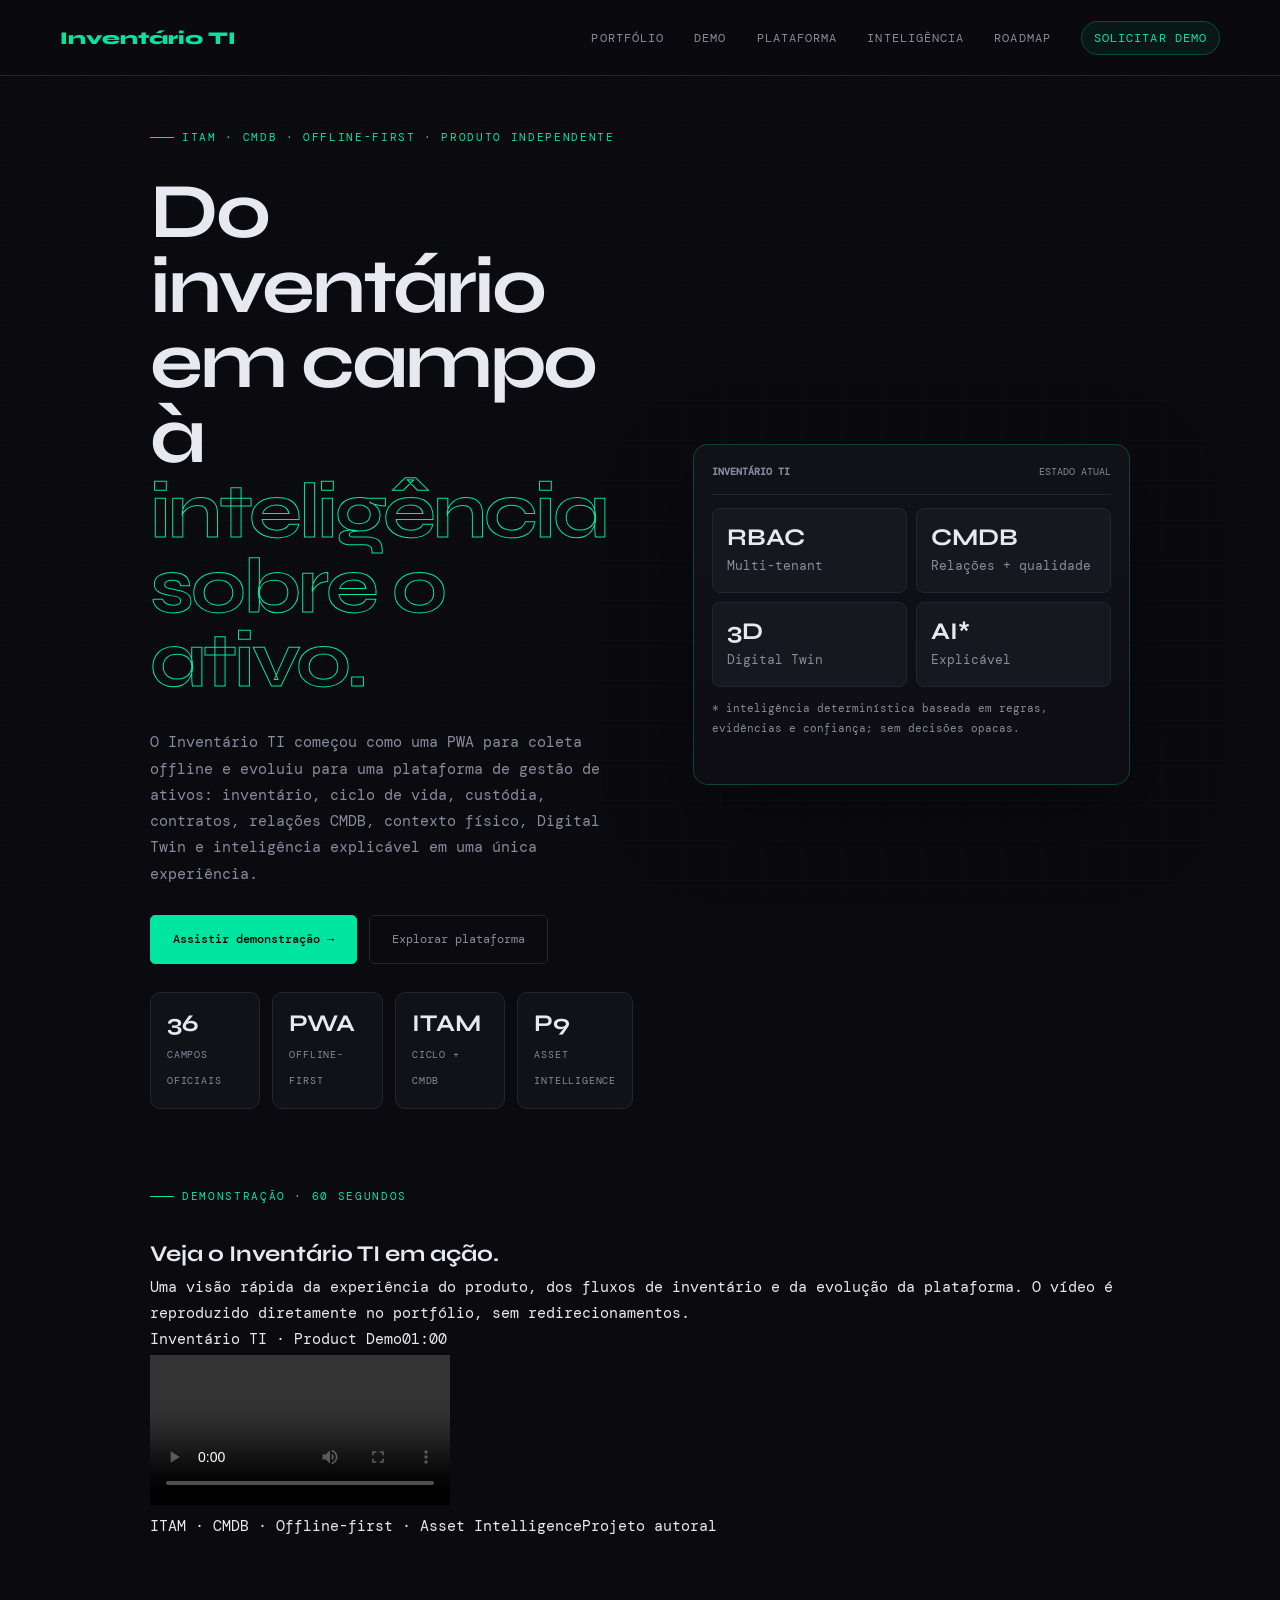
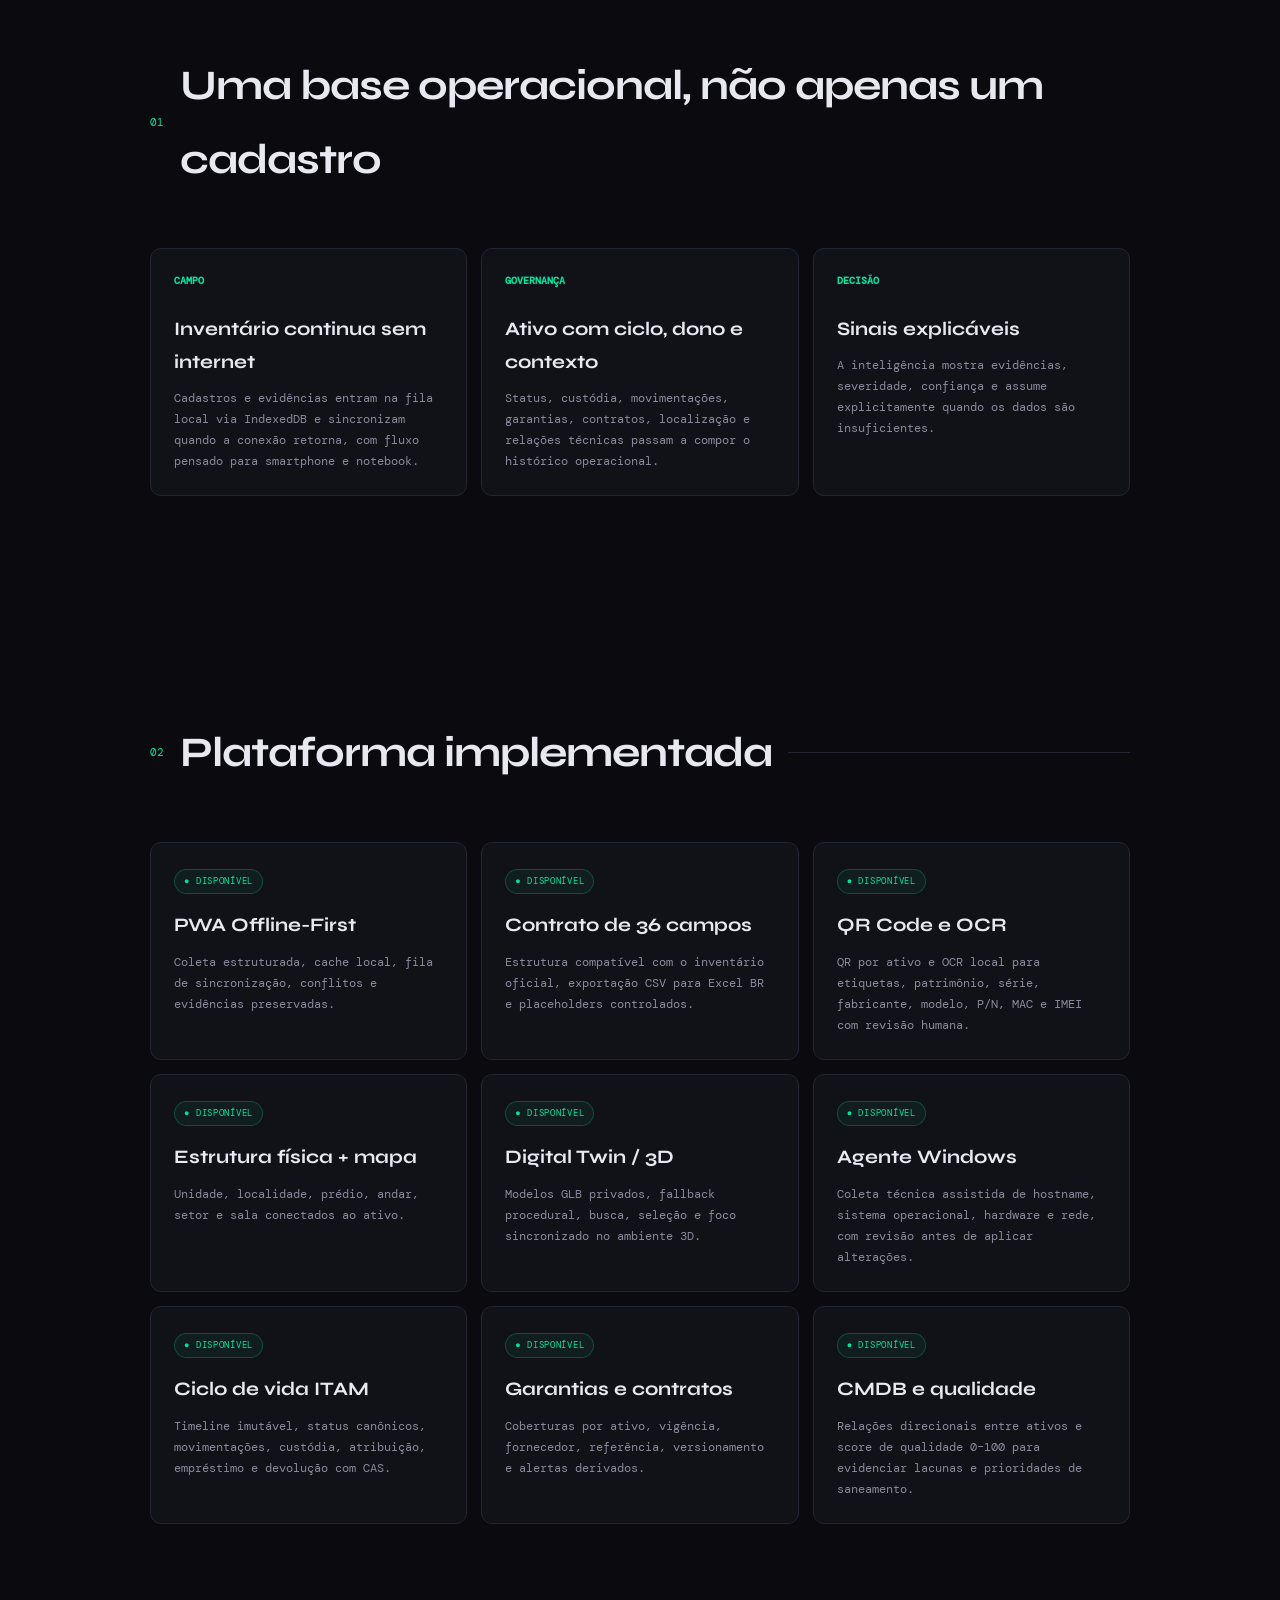
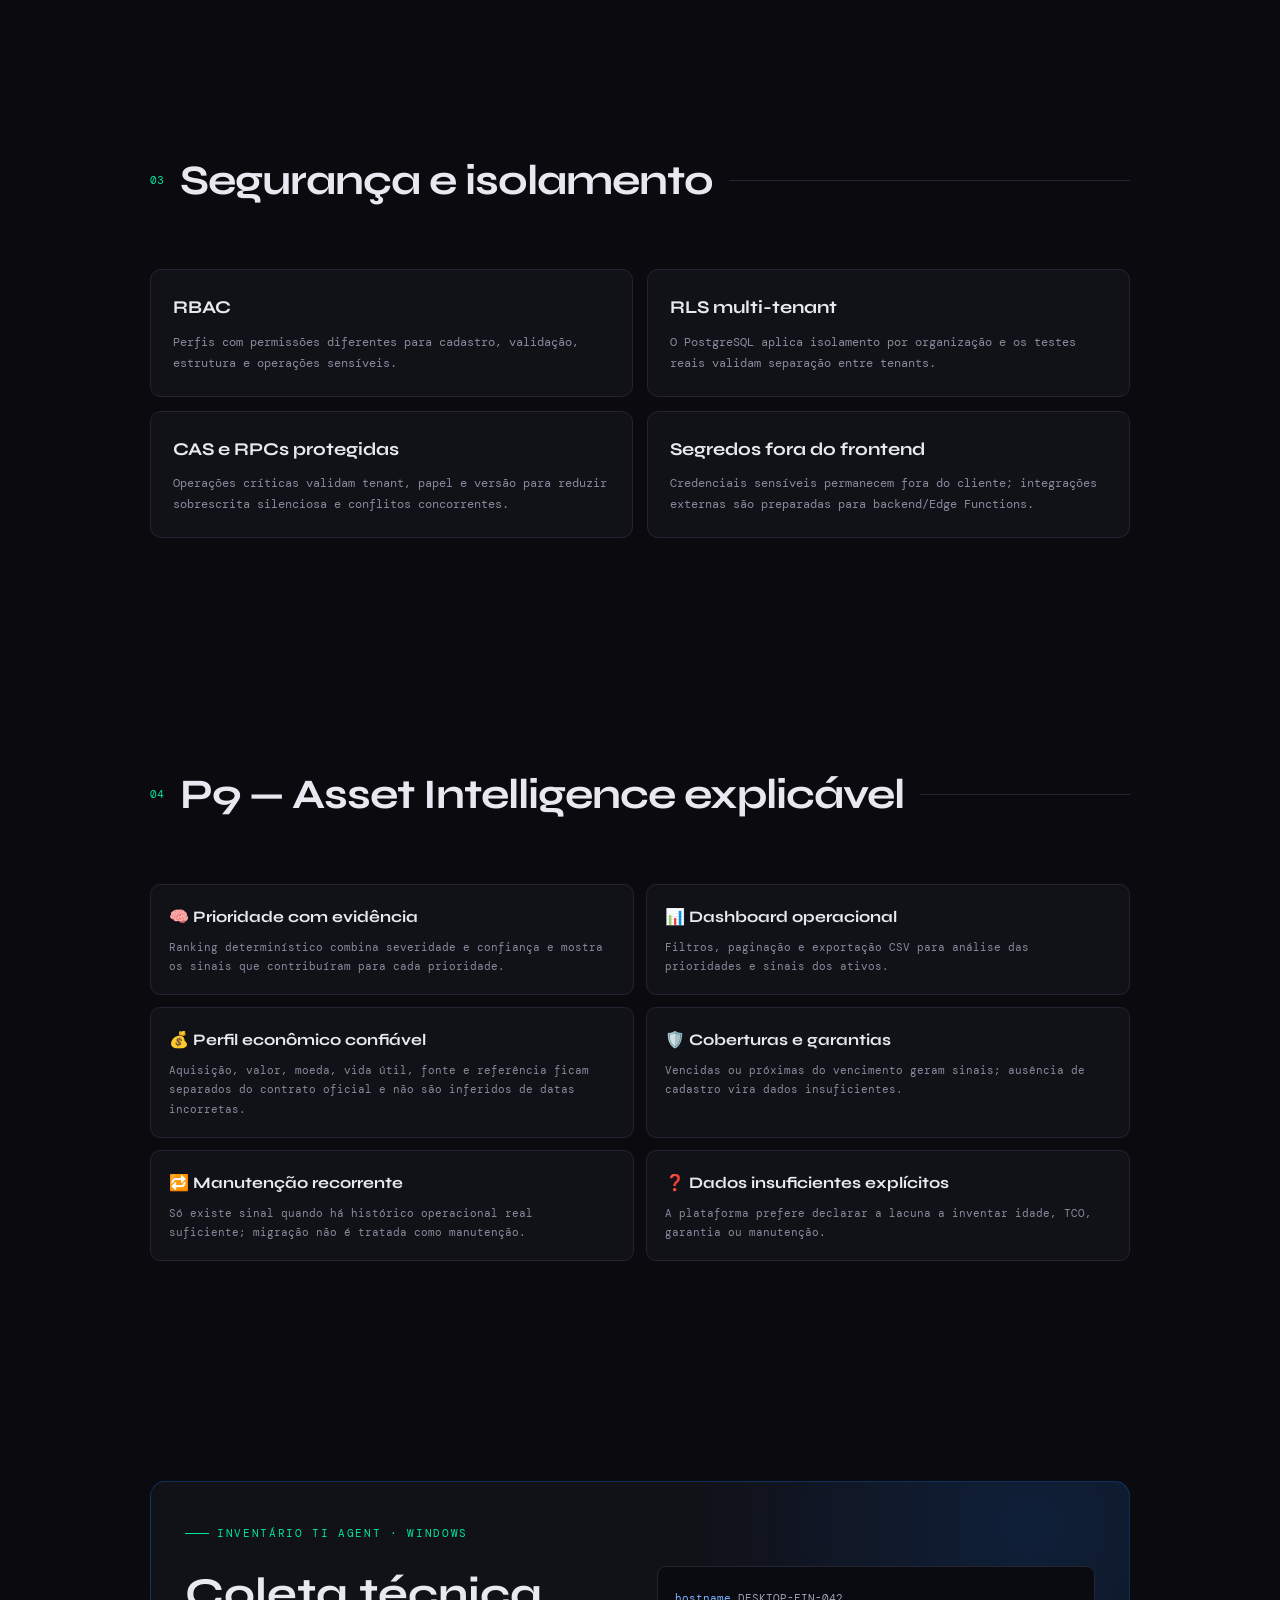
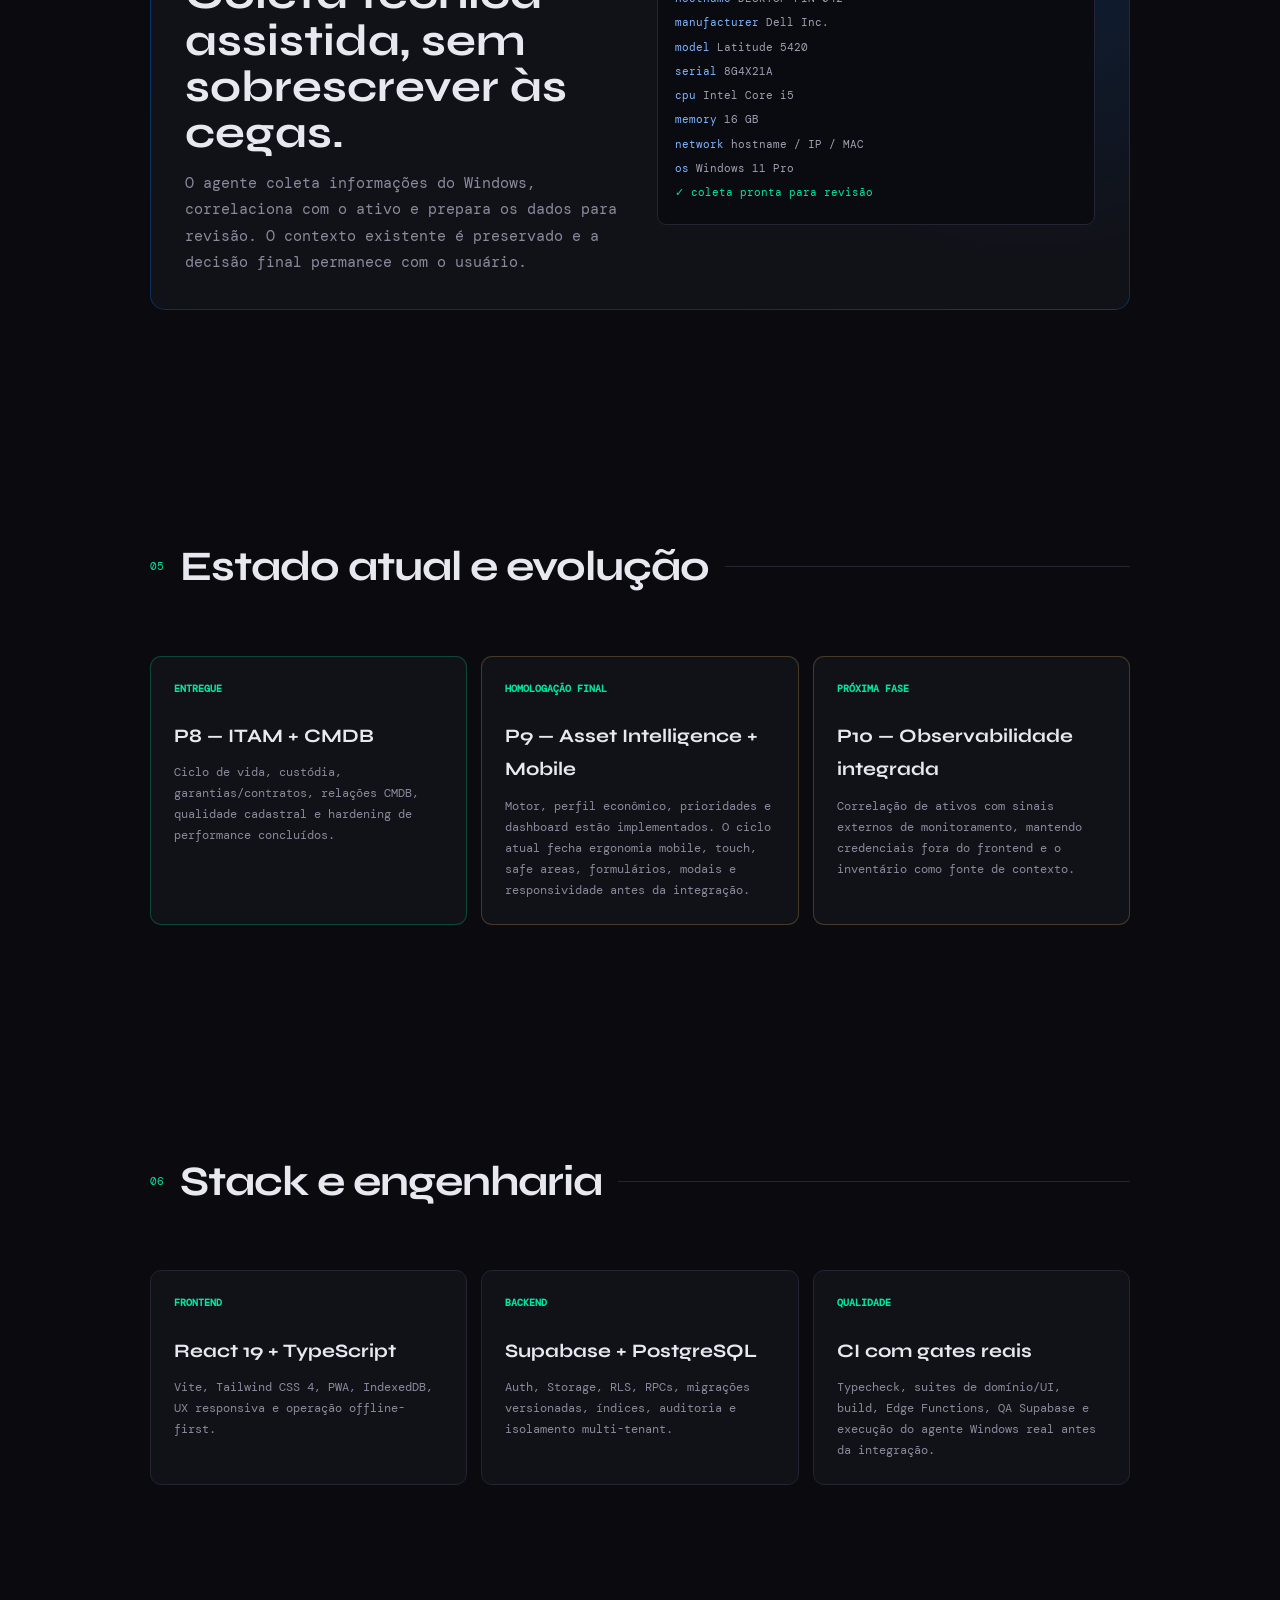
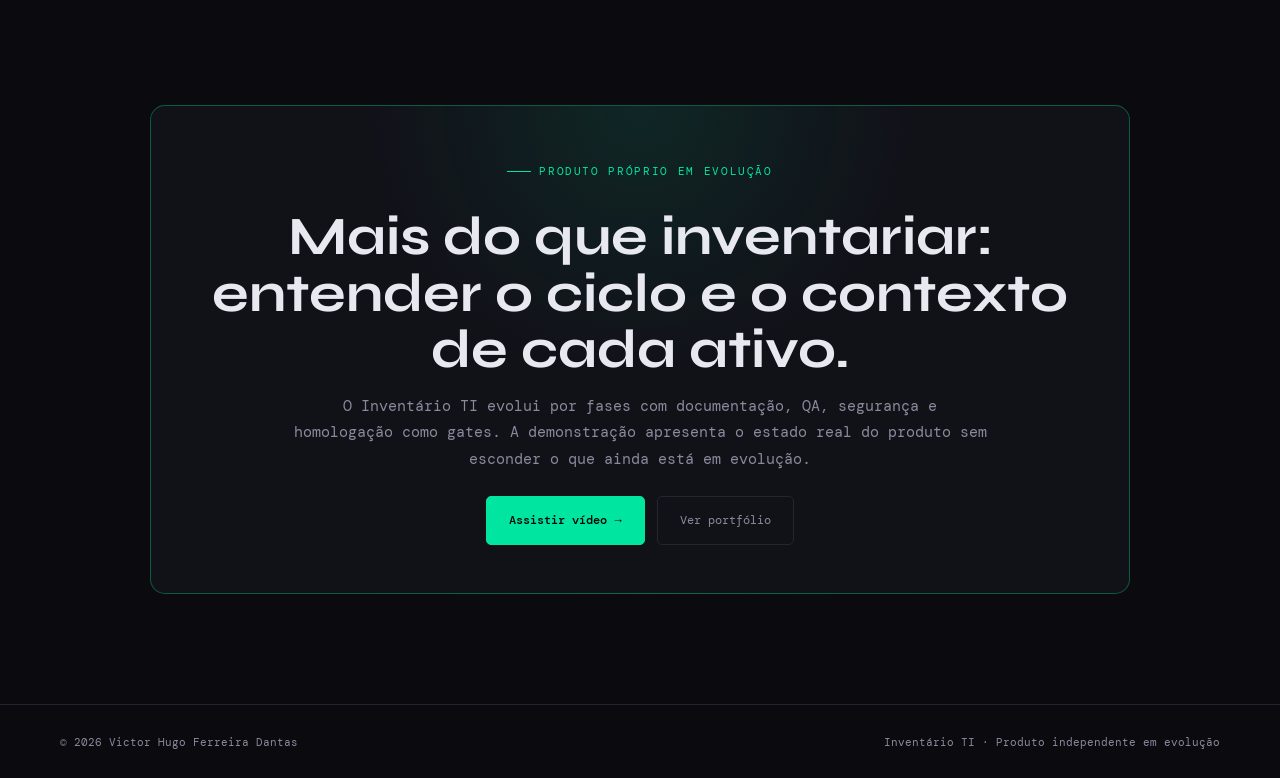
==== commit 71c1af84: "feat: integrar vídeo promocional do Inventário TI" ====
--- a/inventario-ti.html
+++ b/inventario-ti.html
@@ -9,9 +9,10 @@
 <link rel="stylesheet" href="styles.css">
 </head>
 <body>
-<nav><a class="logo" href="index.html">Inventário TI</a><ul class="navlinks"><li><a href="index.html">Portfólio</a></li><li><a href="#recursos">Plataforma</a></li><li><a href="#inteligencia">Inteligência</a></li><li><a href="#roadmap">Roadmap</a></li><li><a class="nav-product" href="mailto:victor.hugofdantas@gmail.com?subject=Solicita%C3%A7%C3%A3o%20de%20demonstra%C3%A7%C3%A3o%20-%20Invent%C3%A1rio%20TI">Solicitar demo</a></li></ul></nav>
+<nav><a class="logo" href="index.html">Inventário TI</a><ul class="navlinks"><li><a href="index.html">Portfólio</a></li><li><a href="#demo">Demo</a></li><li><a href="#recursos">Plataforma</a></li><li><a href="#inteligencia">Inteligência</a></li><li><a href="#roadmap">Roadmap</a></li><li><a class="nav-product" href="mailto:victor.hugofdantas@gmail.com?subject=Solicita%C3%A7%C3%A3o%20de%20demonstra%C3%A7%C3%A3o%20-%20Invent%C3%A1rio%20TI">Solicitar demo</a></li></ul></nav>
 <main>
-<section class="container product-hero"><div><div class="eyebrow">ITAM · CMDB · Offline-first · Produto independente</div><h1>Do inventário em campo à <span>inteligência sobre o ativo.</span></h1><p>O Inventário TI começou como uma PWA para coleta offline e evoluiu para uma plataforma de gestão de ativos: inventário, ciclo de vida, custódia, contratos, relações CMDB, contexto físico, Digital Twin e inteligência explicável em uma única experiência.</p><div class="actions"><a class="btn primary" href="mailto:victor.hugofdantas@gmail.com?subject=Solicita%C3%A7%C3%A3o%20de%20demonstra%C3%A7%C3%A3o%20-%20Invent%C3%A1rio%20TI">Solicitar demonstração →</a><a class="btn outline" href="#recursos">Explorar plataforma</a></div><div class="product-proof"><div class="proof"><strong>36</strong><span>campos oficiais</span></div><div class="proof"><strong>PWA</strong><span>offline-first</span></div><div class="proof"><strong>ITAM</strong><span>ciclo + CMDB</span></div><div class="proof"><strong>P9</strong><span>Asset Intelligence</span></div></div></div><div class="panel reveal"><div class="dashhead"><b>Inventário TI</b><span>Estado atual</span></div><div class="dashgrid"><div class="dash"><b>RBAC</b><small>Multi-tenant</small></div><div class="dash"><b>CMDB</b><small>Relações + qualidade</small></div><div class="dash"><b>3D</b><small>Digital Twin</small></div><div class="dash"><b>AI*</b><small>Explicável</small></div></div><p style="margin-top:12px;color:var(--muted);font-size:11px">* inteligência determinística baseada em regras, evidências e confiança; sem decisões opacas.</p></div></section>
+<section class="container product-hero"><div><div class="eyebrow">ITAM · CMDB · Offline-first · Produto independente</div><h1>Do inventário em campo à <span>inteligência sobre o ativo.</span></h1><p>O Inventário TI começou como uma PWA para coleta offline e evoluiu para uma plataforma de gestão de ativos: inventário, ciclo de vida, custódia, contratos, relações CMDB, contexto físico, Digital Twin e inteligência explicável em uma única experiência.</p><div class="actions"><a class="btn primary" href="#demo">Assistir demonstração →</a><a class="btn outline" href="#recursos">Explorar plataforma</a></div><div class="product-proof"><div class="proof"><strong>36</strong><span>campos oficiais</span></div><div class="proof"><strong>PWA</strong><span>offline-first</span></div><div class="proof"><strong>ITAM</strong><span>ciclo + CMDB</span></div><div class="proof"><strong>P9</strong><span>Asset Intelligence</span></div></div></div><div class="panel reveal"><div class="dashhead"><b>Inventário TI</b><span>Estado atual</span></div><div class="dashgrid"><div class="dash"><b>RBAC</b><small>Multi-tenant</small></div><div class="dash"><b>CMDB</b><small>Relações + qualidade</small></div><div class="dash"><b>3D</b><small>Digital Twin</small></div><div class="dash"><b>AI*</b><small>Explicável</small></div></div><p style="margin-top:12px;color:var(--muted);font-size:11px">* inteligência determinística baseada em regras, evidências e confiança; sem decisões opacas.</p></div></section>
+<section id="demo" class="container demo-section"><div class="demo-copy reveal"><div class="eyebrow">Demonstração · 60 segundos</div><h2>Veja o Inventário TI em ação.</h2><p>Uma visão rápida da experiência do produto, dos fluxos de inventário e da evolução da plataforma. O vídeo é reproduzido diretamente no portfólio, sem redirecionamentos.</p></div><div class="video-shell reveal"><div class="video-top"><span><i></i> Inventário TI · Product Demo</span><span>01:00</span></div><video controls playsinline preload="metadata" aria-label="Vídeo promocional de 60 segundos do Inventário TI"><source src="Inventario-TI-promocional-60s.mp4" type="video/mp4">Seu navegador não suporta reprodução de vídeo HTML5.</video><div class="video-caption"><span>ITAM · CMDB · Offline-first · Asset Intelligence</span><span>Projeto autoral</span></div></div></section>
 <section class="container section"><div class="section-head reveal"><span class="num">01</span><h2>Uma base operacional, não apenas um cadastro</h2><div class="line"></div></div><div class="cards"><article class="card reveal"><b>CAMPO</b><h3>Inventário continua sem internet</h3><p>Cadastros e evidências entram na fila local via IndexedDB e sincronizam quando a conexão retorna, com fluxo pensado para smartphone e notebook.</p></article><article class="card reveal"><b>GOVERNANÇA</b><h3>Ativo com ciclo, dono e contexto</h3><p>Status, custódia, movimentações, garantias, contratos, localização e relações técnicas passam a compor o histórico operacional.</p></article><article class="card reveal"><b>DECISÃO</b><h3>Sinais explicáveis</h3><p>A inteligência mostra evidências, severidade, confiança e assume explicitamente quando os dados são insuficientes.</p></article></div></section>
 <section id="recursos" class="container section"><div class="section-head reveal"><span class="num">02</span><h2>Plataforma implementada</h2><div class="line"></div></div><div class="cards"><article class="card reveal"><span class="feature-status available">● Disponível</span><h3>PWA Offline-First</h3><p>Coleta estruturada, cache local, fila de sincronização, conflitos e evidências preservadas.</p></article><article class="card reveal"><span class="feature-status available">● Disponível</span><h3>Contrato de 36 campos</h3><p>Estrutura compatível com o inventário oficial, exportação CSV para Excel BR e placeholders controlados.</p></article><article class="card reveal"><span class="feature-status available">● Disponível</span><h3>QR Code e OCR</h3><p>QR por ativo e OCR local para etiquetas, patrimônio, série, fabricante, modelo, P/N, MAC e IMEI com revisão humana.</p></article><article class="card reveal"><span class="feature-status available">● Disponível</span><h3>Estrutura física + mapa</h3><p>Unidade, localidade, prédio, andar, setor e sala conectados ao ativo.</p></article><article class="card reveal"><span class="feature-status available">● Disponível</span><h3>Digital Twin / 3D</h3><p>Modelos GLB privados, fallback procedural, busca, seleção e foco sincronizado no ambiente 3D.</p></article><article class="card reveal"><span class="feature-status available">● Disponível</span><h3>Agente Windows</h3><p>Coleta técnica assistida de hostname, sistema operacional, hardware e rede, com revisão antes de aplicar alterações.</p></article><article class="card reveal"><span class="feature-status available">● Disponível</span><h3>Ciclo de vida ITAM</h3><p>Timeline imutável, status canônicos, movimentações, custódia, atribuição, empréstimo e devolução com CAS.</p></article><article class="card reveal"><span class="feature-status available">● Disponível</span><h3>Garantias e contratos</h3><p>Coberturas por ativo, vigência, fornecedor, referência, versionamento e alertas derivados.</p></article><article class="card reveal"><span class="feature-status available">● Disponível</span><h3>CMDB e qualidade</h3><p>Relações direcionais entre ativos e score de qualidade 0–100 para evidenciar lacunas e prioridades de saneamento.</p></article></div></section>
 <section class="container section"><div class="section-head reveal"><span class="num">03</span><h2>Segurança e isolamento</h2><div class="line"></div></div><div class="security-grid"><article class="security-card reveal"><h3>RBAC</h3><p>Perfis com permissões diferentes para cadastro, validação, estrutura e operações sensíveis.</p></article><article class="security-card reveal"><h3>RLS multi-tenant</h3><p>O PostgreSQL aplica isolamento por organização e os testes reais validam separação entre tenants.</p></article><article class="security-card reveal"><h3>CAS e RPCs protegidas</h3><p>Operações críticas validam tenant, papel e versão para reduzir sobrescrita silenciosa e conflitos concorrentes.</p></article><article class="security-card reveal"><h3>Segredos fora do frontend</h3><p>Credenciais sensíveis permanecem fora do cliente; integrações externas são preparadas para backend/Edge Functions.</p></article></div></section>
@@ -19,7 +20,7 @@
 <section class="container section"><div class="agent reveal"><div><div class="eyebrow">Inventário TI Agent · Windows</div><h2>Coleta técnica assistida, sem sobrescrever às cegas.</h2><p>O agente coleta informações do Windows, correlaciona com o ativo e prepara os dados para revisão. O contexto existente é preservado e a decisão final permanece com o usuário.</p></div><div class="terminal"><div><i>hostname</i> DESKTOP-FIN-042</div><div><i>manufacturer</i> Dell Inc.</div><div><i>model</i> Latitude 5420</div><div><i>serial</i> 8G4X21A</div><div><i>cpu</i> Intel Core i5</div><div><i>memory</i> 16 GB</div><div><i>network</i> hostname / IP / MAC</div><div><i>os</i> Windows 11 Pro</div><div class="ok">✓ coleta pronta para revisão</div></div></div></section>
 <section id="roadmap" class="container section"><div class="section-head reveal"><span class="num">05</span><h2>Estado atual e evolução</h2><div class="line"></div></div><div class="cards"><article class="card roadmap-now reveal"><b>ENTREGUE</b><h3>P8 — ITAM + CMDB</h3><p>Ciclo de vida, custódia, garantias/contratos, relações CMDB, qualidade cadastral e hardening de performance concluídos.</p></article><article class="card roadmap-next reveal"><b>HOMOLOGAÇÃO FINAL</b><h3>P9 — Asset Intelligence + Mobile</h3><p>Motor, perfil econômico, prioridades e dashboard estão implementados. O ciclo atual fecha ergonomia mobile, touch, safe areas, formulários, modais e responsividade antes da integração.</p></article><article class="card roadmap-next reveal"><b>PRÓXIMA FASE</b><h3>P10 — Observabilidade integrada</h3><p>Correlação de ativos com sinais externos de monitoramento, mantendo credenciais fora do frontend e o inventário como fonte de contexto.</p></article></div></section>
 <section class="container section"><div class="section-head reveal"><span class="num">06</span><h2>Stack e engenharia</h2><div class="line"></div></div><div class="cards"><article class="card reveal"><b>FRONTEND</b><h3>React 19 + TypeScript</h3><p>Vite, Tailwind CSS 4, PWA, IndexedDB, UX responsiva e operação offline-first.</p></article><article class="card reveal"><b>BACKEND</b><h3>Supabase + PostgreSQL</h3><p>Auth, Storage, RLS, RPCs, migrações versionadas, índices, auditoria e isolamento multi-tenant.</p></article><article class="card reveal"><b>QUALIDADE</b><h3>CI com gates reais</h3><p>Typecheck, suites de domínio/UI, build, Edge Functions, QA Supabase e execução do agente Windows real antes da integração.</p></article></div></section>
-<section class="container section"><div class="cta reveal"><div class="eyebrow">Produto próprio em evolução</div><h2>Mais do que inventariar: entender o ciclo e o contexto de cada ativo.</h2><p>O Inventário TI evolui por fases com documentação, QA, segurança e homologação como gates. A demonstração apresenta o estado real do produto sem esconder o que ainda está em evolução.</p><div class="actions" style="justify-content:center"><a class="btn primary" href="mailto:victor.hugofdantas@gmail.com?subject=Solicita%C3%A7%C3%A3o%20de%20demonstra%C3%A7%C3%A3o%20-%20Invent%C3%A1rio%20TI">Solicitar demonstração →</a><a class="btn outline" href="index.html">Ver portfólio</a></div></div></section>
+<section class="container section"><div class="cta reveal"><div class="eyebrow">Produto próprio em evolução</div><h2>Mais do que inventariar: entender o ciclo e o contexto de cada ativo.</h2><p>O Inventário TI evolui por fases com documentação, QA, segurança e homologação como gates. A demonstração apresenta o estado real do produto sem esconder o que ainda está em evolução.</p><div class="actions" style="justify-content:center"><a class="btn primary" href="#demo">Assistir vídeo →</a><a class="btn outline" href="index.html">Ver portfólio</a></div></div></section>
 </main>
 <footer><span>© 2026 Victor Hugo Ferreira Dantas</span><span>Inventário TI · Produto independente em evolução</span></footer>
 <script>const o=new IntersectionObserver(e=>e.forEach(x=>x.isIntersecting&&x.target.classList.add('visible')),{threshold:.1});document.querySelectorAll('.reveal').forEach(x=>o.observe(x));</script>
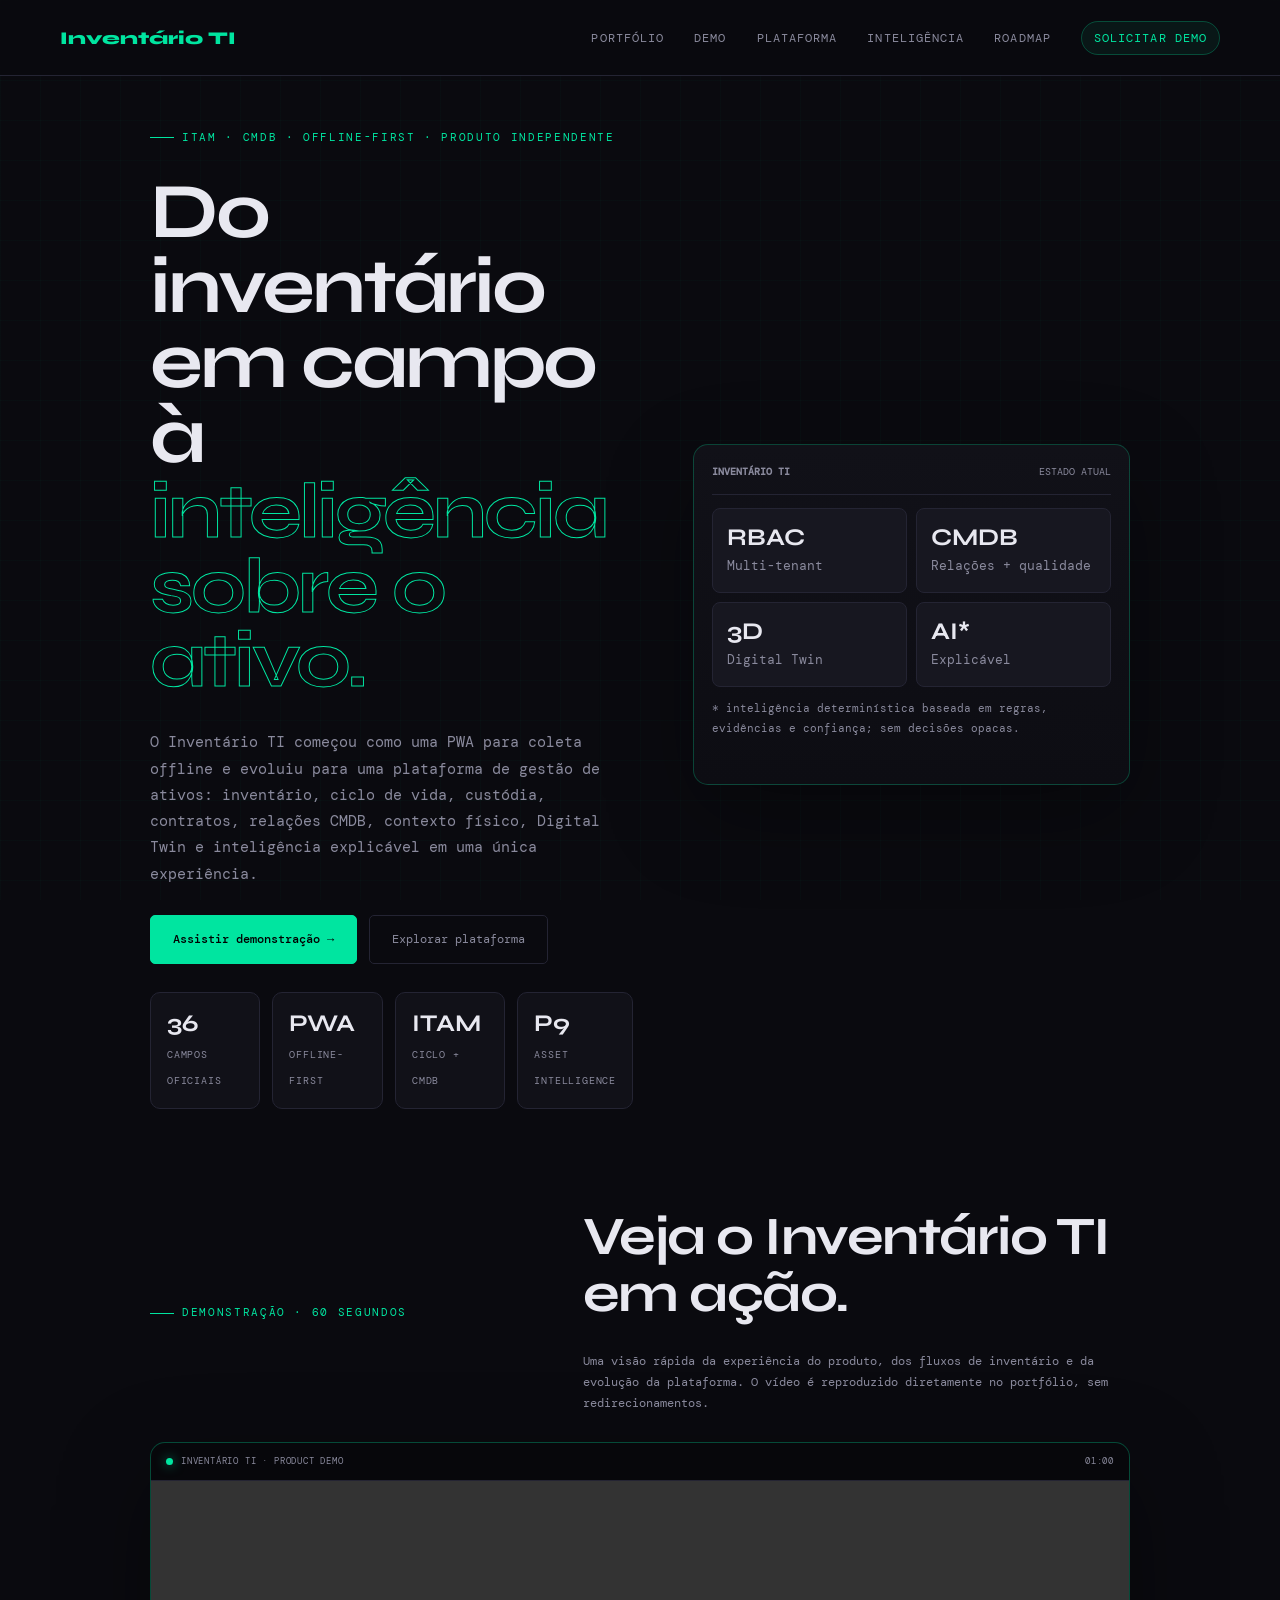
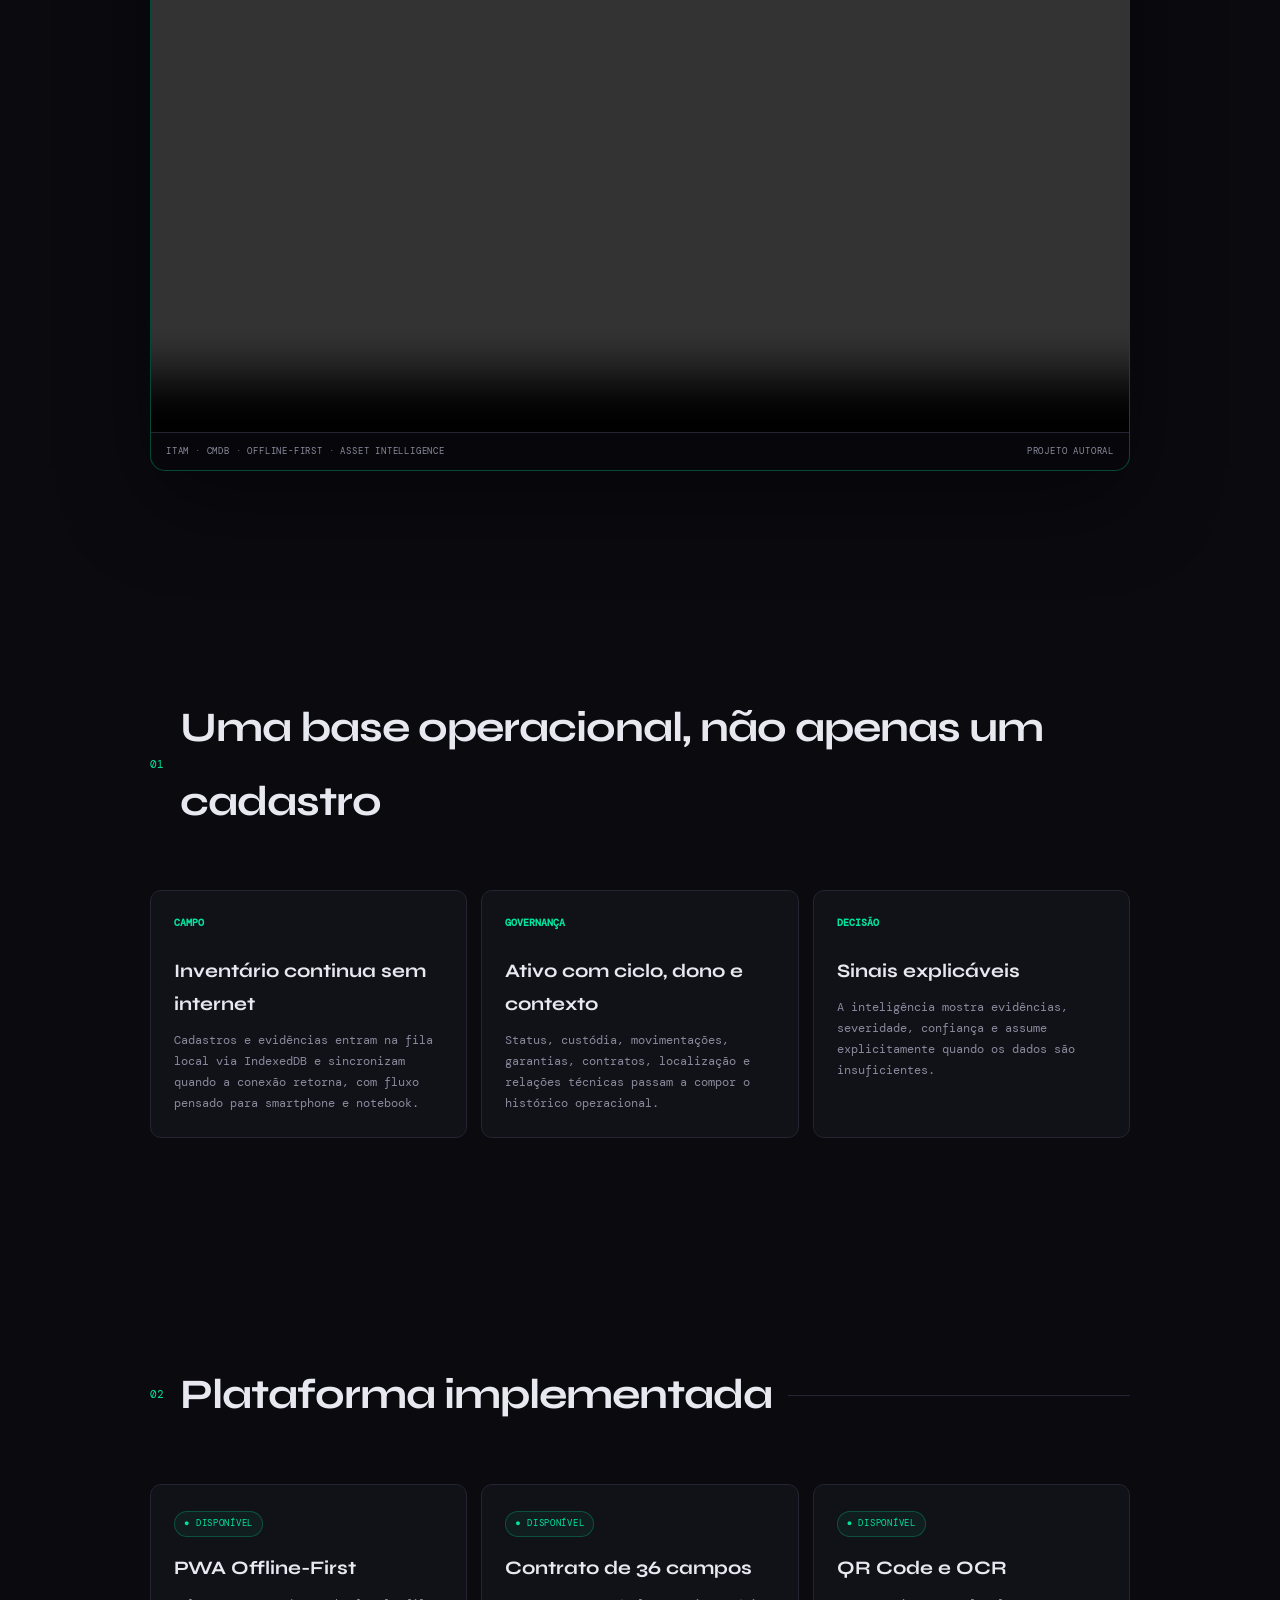
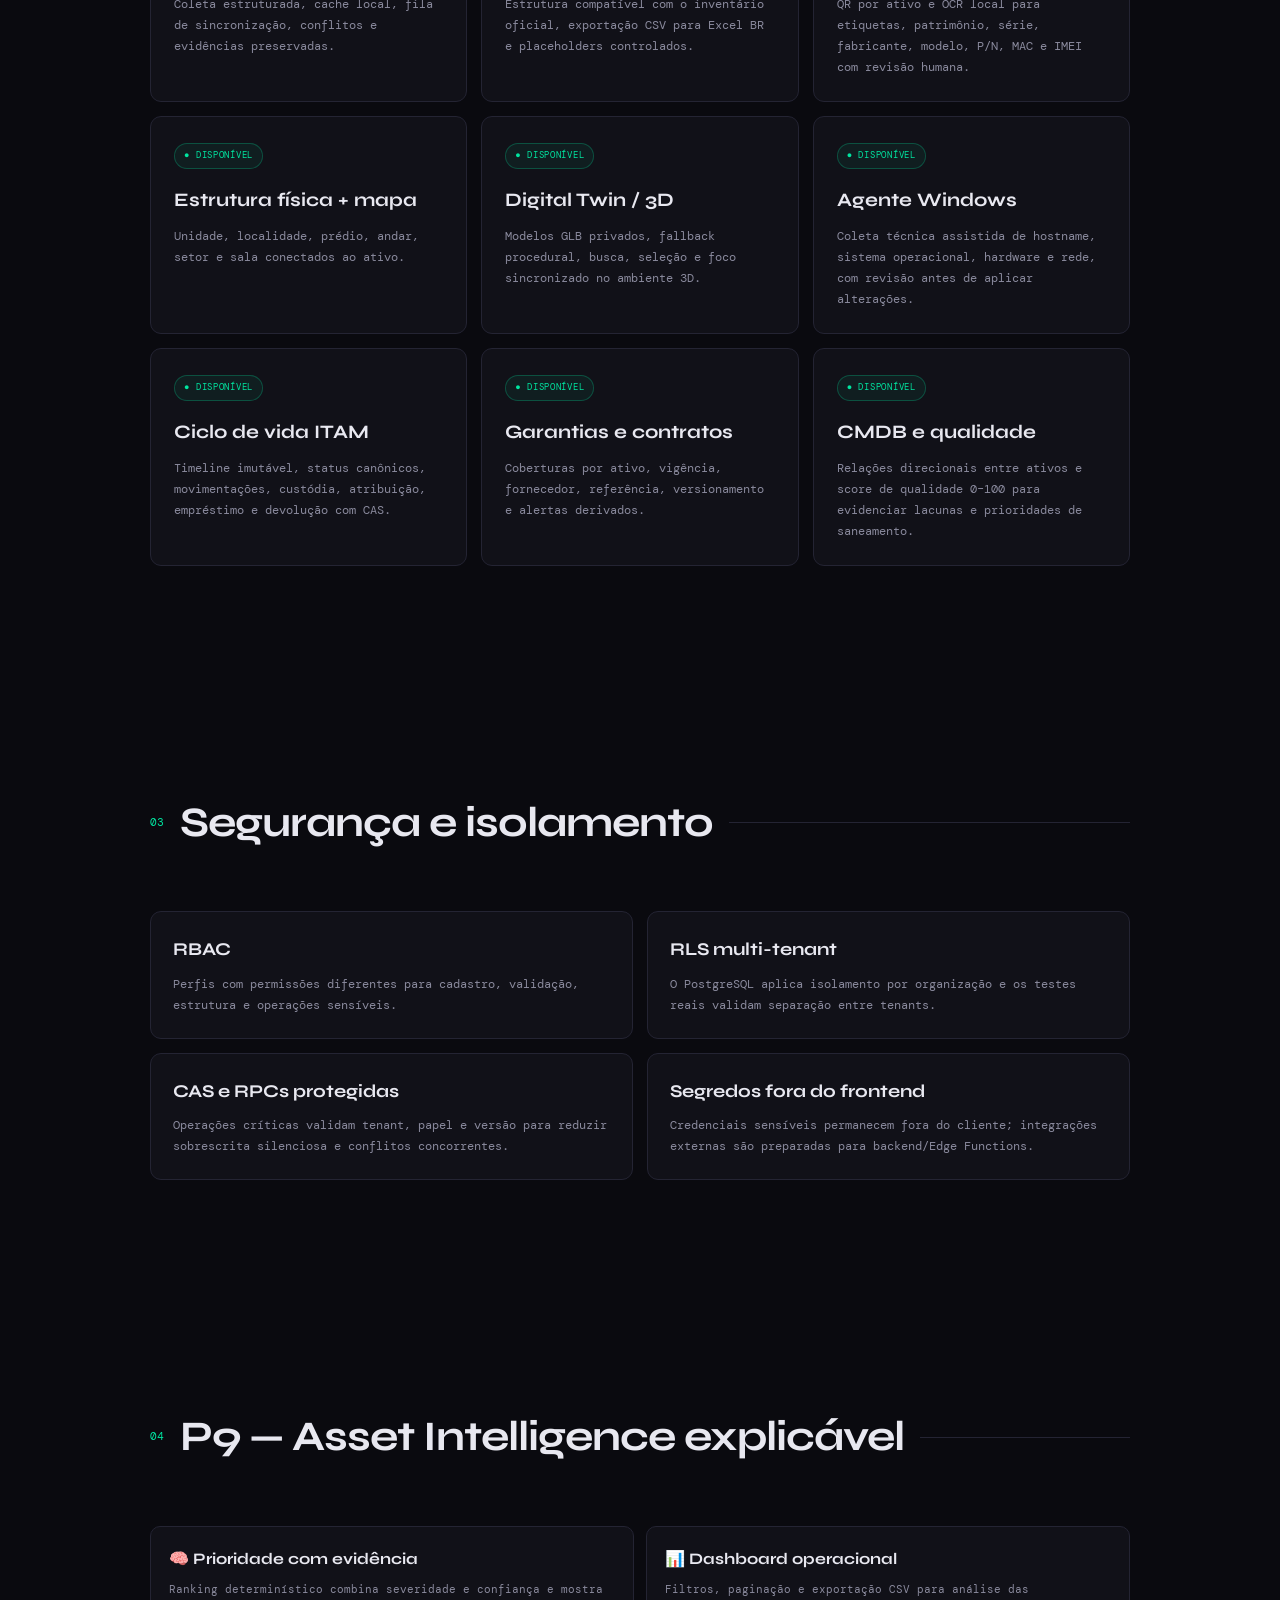
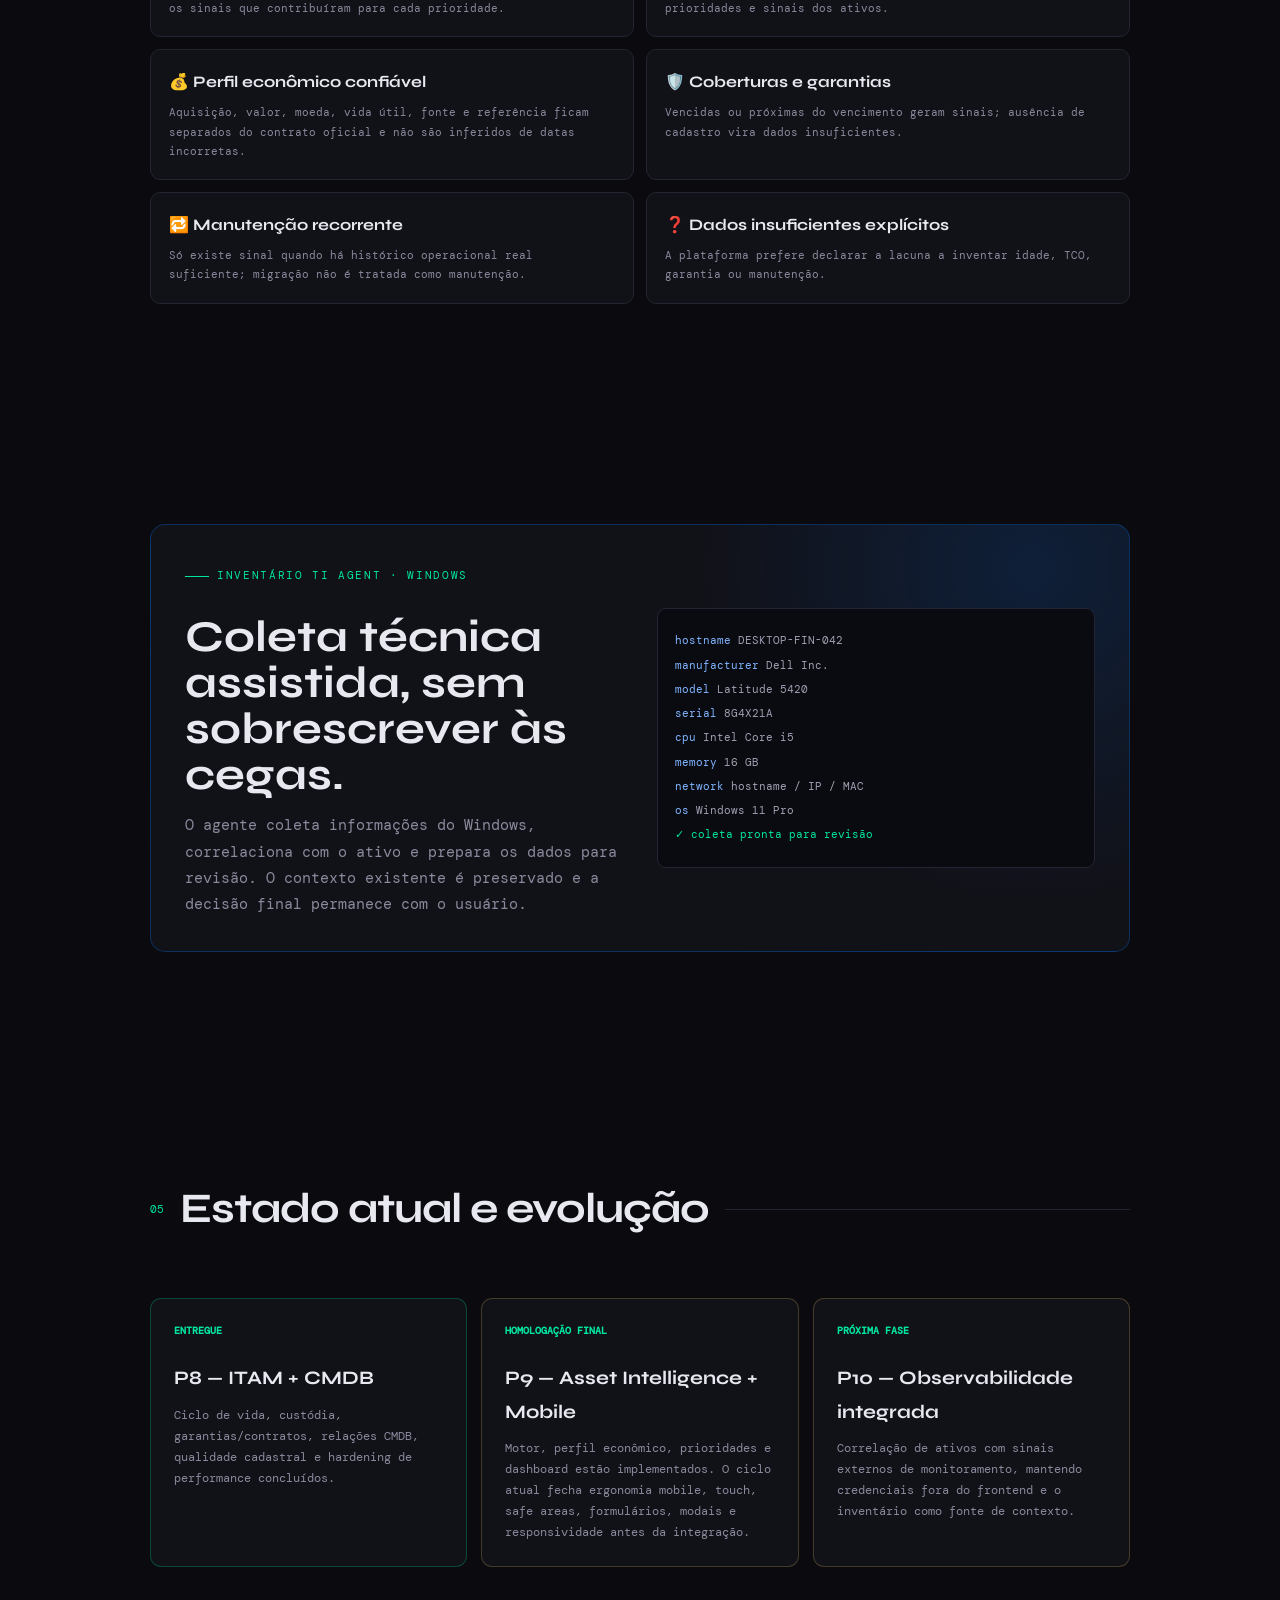
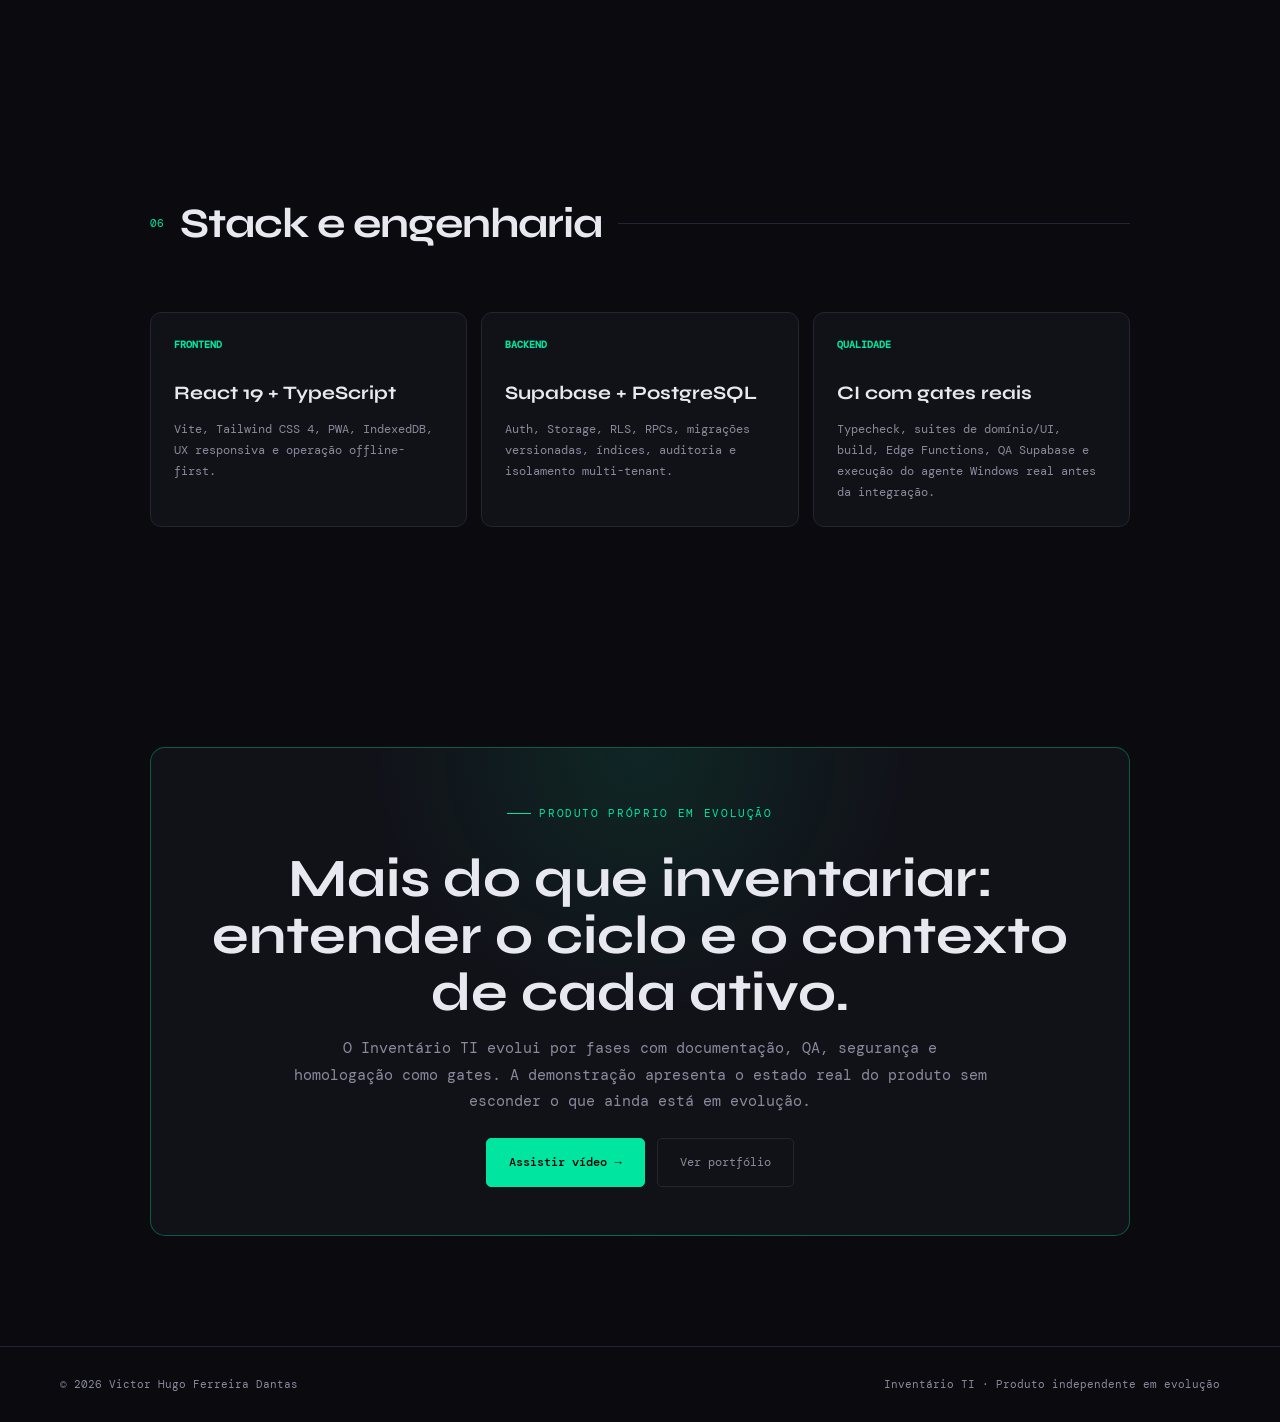
==== commit 2c5070e0: "fix: limitar logos Faiston e invalidar cache do CSS" ====
--- a/inventario-ti.html
+++ b/inventario-ti.html
@@ -6,7 +6,7 @@
 <meta name="description" content="Inventário TI é uma plataforma offline-first de gestão de ativos com ITAM, CMDB, Digital Twin, agente Windows, RBAC/RLS multi-tenant e Asset Intelligence explicável.">
 <link rel="preconnect" href="https://fonts.googleapis.com"><link rel="preconnect" href="https://fonts.gstatic.com" crossorigin>
 <link href="https://fonts.googleapis.com/css2?family=Syne:wght@400;600;700;800&family=DM+Mono:wght@300;400;500&display=swap" rel="stylesheet">
-<link rel="stylesheet" href="styles.css">
+<link rel="stylesheet" href="styles.css?v=20261028-2">
 </head>
 <body>
 <nav><a class="logo" href="index.html">Inventário TI</a><ul class="navlinks"><li><a href="index.html">Portfólio</a></li><li><a href="#demo">Demo</a></li><li><a href="#recursos">Plataforma</a></li><li><a href="#inteligencia">Inteligência</a></li><li><a href="#roadmap">Roadmap</a></li><li><a class="nav-product" href="mailto:victor.hugofdantas@gmail.com?subject=Solicita%C3%A7%C3%A3o%20de%20demonstra%C3%A7%C3%A3o%20-%20Invent%C3%A1rio%20TI">Solicitar demo</a></li></ul></nav>
--- a/styles.css
+++ b/styles.css
@@ -1 +1,6 @@
-*{box-sizing:border-box;margin:0;padding:0}:root{--bg:#0a0a0f;--surface:#111118;--surface2:#171720;--border:#242433;--accent:#00e5a0;--blue:#0077ff;--text:#e8e8f0;--muted:#8a8a9d;--warn:#ffcc66;--head:'Syne',sans-serif;--mono:'DM Mono',monospace}html{scroll-behavior:smooth}body{background:var(--bg);color:var(--text);font:15px/1.75 var(--mono);overflow-x:hidden}body:after{content:'';position:fixed;inset:0;pointer-events:none;z-index:-1;background-image:linear-gradient(rgba(0,229,160,.025) 1px,transparent 1px),linear-gradient(90deg,rgba(0,229,160,.025) 1px,transparent 1px);background-size:40px 40px}a{color:inherit}nav{position:fixed;inset:0 0 auto;z-index:50;height:76px;padding:0 60px;display:flex;align-items:center;justify-content:space-between;background:rgba(10,10,15,.84);backdrop-filter:blur(14px);border-bottom:1px solid var(--border)}.logo{font:800 18px var(--head);color:var(--accent);text-decoration:none}.navlinks{display:flex;align-items:center;gap:30px;list-style:none}.navlinks a{font-size:12px;color:var(--muted);text-decoration:none;text-transform:uppercase;letter-spacing:.09em}.navlinks a:hover{color:var(--accent)}.nav-product{color:var(--accent)!important;border:1px solid rgba(0,229,160,.25);padding:8px 12px;border-radius:999px;background:rgba(0,229,160,.06)}.container{max-width:1100px;margin:auto;padding-left:60px;padding-right:60px}.hero{min-height:100vh;display:flex;flex-direction:column;justify-content:center;padding-top:120px;padding-bottom:80px}.eyebrow{display:inline-flex;align-items:center;gap:8px;color:var(--accent);font-size:11px;text-transform:uppercase;letter-spacing:.15em;margin-bottom:28px}.eyebrow:before{content:'';width:24px;height:1px;background:var(--accent)}h1,h2,h3{font-family:var(--head)}h1{font-size:clamp(52px,8vw,96px);line-height:.96;letter-spacing:-3px;margin-bottom:30px}h1 span{color:transparent;-webkit-text-stroke:1px var(--accent)}.hero p{max-width:700px;color:var(--muted);font-size:15px;line-height:1.9;margin-bottom:36px}.hero p strong{color:var(--text)}.actions{display:flex;gap:12px;flex-wrap:wrap}.btn{display:inline-flex;align-items:center;justify-content:center;padding:13px 22px;border-radius:5px;text-decoration:none;font-size:12px;transition:.2s;border:1px solid var(--border)}.btn:hover{transform:translateY(-2px)}.primary{background:var(--accent);color:#000;border-color:var(--accent);font-weight:500}.outline{color:var(--muted)}.outline:hover{border-color:var(--accent);color:var(--accent)}.blue{color:#8bb9ff;border-color:rgba(0,119,255,.35);background:rgba(0,119,255,.06)}.section{padding-top:110px;padding-bottom:110px}.section-head{display:flex;align-items:center;gap:16px;margin-bottom:52px}.section-head .num{color:var(--accent);font-size:11px}.section-head h2{font-size:clamp(30px,4vw,42px);letter-spacing:-1px}.line{height:1px;background:var(--border);flex:1}.about{display:grid;grid-template-columns:1fr 1fr;gap:70px}.about p{color:var(--muted);margin-bottom:18px}.about strong{color:var(--text)}.skill-group+ .skill-group{margin-top:24px}.skill-title{font-size:10px;color:var(--accent);text-transform:uppercase;letter-spacing:.12em;margin-bottom:10px}.skills{display:grid;grid-template-columns:1fr 1fr;gap:10px}.skill{padding:11px 14px;background:var(--surface);border:1px solid var(--border);border-radius:6px;color:var(--muted);font-size:12px}.skill:before{content:'•';color:var(--accent);margin-right:9px}.status-grid{display:grid;grid-template-columns:repeat(4,1fr);gap:10px;margin-bottom:28px}.status{padding:14px;background:var(--surface);border:1px solid var(--border);border-radius:8px}.status small{display:block;color:var(--muted);text-transform:uppercase;margin-bottom:4px}.live{color:var(--accent)}.plan{color:var(--warn)}.project{display:grid;grid-template-columns:.9fr 1.2fr;border:1px solid var(--border);border-radius:12px;overflow:hidden;margin-bottom:28px;background:var(--surface);transition:.2s}.project:hover{border-color:rgba(0,229,160,.55);transform:translateY(-2px)}.project.featured{border-color:rgba(0,229,160,.38)}.visual{min-height:280px;display:flex;align-items:center;justify-content:center;padding:34px;background:radial-gradient(circle at 35% 50%,rgba(0,229,160,.08),transparent 60%),var(--surface)}.visual .icon{font-size:70px}.metric{font:800 clamp(36px,5vw,58px)/1 var(--head);color:var(--accent);text-align:center}.metric span{display:block;font:10px var(--mono);color:var(--muted);letter-spacing:.1em;margin-top:10px;text-transform:uppercase}.info{padding:40px;border-left:1px solid var(--border)}.tag{display:block;color:var(--accent);font-size:10px;text-transform:uppercase;letter-spacing:.12em;margin-bottom:12px}.tag.warn{color:var(--warn)}.info h3{font-size:25px;margin-bottom:12px}.info p{color:var(--muted);font-size:13px;margin-bottom:20px}.stack{display:flex;gap:7px;flex-wrap:wrap;margin-bottom:22px}.stack span{padding:4px 10px;border:1px solid rgba(0,229,160,.2);background:rgba(0,229,160,.07);border-radius:999px;color:var(--accent);font-size:11px}.features{list-style:none;margin-bottom:24px}.features li{color:var(--muted);font-size:12px;margin-bottom:7px}.features li:before{content:'→';color:var(--accent);margin-right:8px}.mock{width:100%;max-width:350px;border:1px solid rgba(0,229,160,.3);border-radius:11px;padding:16px;background:#0d0d13}.mocktop{display:flex;justify-content:space-between;color:var(--muted);font-size:9px;text-transform:uppercase;margin-bottom:14px}.mockgrid{display:grid;grid-template-columns:1fr 1fr;gap:8px}.mockcard{padding:12px;background:var(--surface2);border:1px solid var(--border);border-radius:7px}.mockcard b{display:block;font:700 22px var(--head)}.mockcard small{color:var(--muted)}.contact{display:grid;grid-template-columns:1fr 1fr;gap:70px;align-items:center}.contact h3{font-size:36px;margin-bottom:12px}.contact p{color:var(--muted);margin-bottom:24px}.contact-links{display:grid;gap:12px}.contact-link{padding:18px 20px;border:1px solid var(--border);background:var(--surface);border-radius:8px;text-decoration:none}.contact-link small{display:block;color:var(--muted);text-transform:uppercase}.contact-link:hover{border-color:var(--accent)}footer{border-top:1px solid var(--border);padding:28px 60px;display:flex;justify-content:space-between;color:var(--muted);font-size:11px}.product-hero{min-height:100vh;display:grid;grid-template-columns:1.05fr .95fr;gap:60px;align-items:center;padding-top:120px;padding-bottom:70px}.product-hero h1{font-size:clamp(48px,7vw,78px)}.product-hero p{color:var(--muted);margin-bottom:28px;max-width:630px}.panel{border:1px solid rgba(0,229,160,.25);border-radius:15px;background:linear-gradient(180deg,#111118,#0d0d13);padding:18px;box-shadow:0 30px 90px rgba(0,0,0,.3)}.dashhead{display:flex;justify-content:space-between;color:var(--muted);font-size:10px;text-transform:uppercase;padding-bottom:13px;border-bottom:1px solid var(--border);margin-bottom:13px}.dashgrid{display:grid;grid-template-columns:1fr 1fr;gap:9px}.dash{padding:14px;border:1px solid var(--border);border-radius:8px;background:var(--surface2)}.dash b{display:block;font:700 24px var(--head)}.dash small{color:var(--muted)}.cards{display:grid;grid-template-columns:repeat(3,1fr);gap:14px}.card{padding:23px;border:1px solid var(--border);border-radius:11px;background:var(--surface);min-height:190px}.card b{display:block;color:var(--accent);font-size:10px;margin-bottom:22px}.card h3{font-size:19px;margin-bottom:10px}.card p{font-size:12px;color:var(--muted)}.agent{display:grid;grid-template-columns:1fr 1fr;gap:34px;align-items:center;padding:34px;border:1px solid rgba(0,119,255,.3);border-radius:15px;background:radial-gradient(circle at 90% 10%,rgba(0,119,255,.14),transparent 35%),var(--surface)}.agent h2{font-size:clamp(30px,4vw,44px);line-height:1.05;margin-bottom:14px}.agent p{color:var(--muted)}.terminal{background:#090b10;border:1px solid var(--border);border-radius:9px;padding:17px;font-size:11px;color:#a0a0b2}.terminal div{margin:5px 0}.terminal i{color:#80b5ff;font-style:normal}.terminal .ok{color:var(--accent)}.cta{text-align:center;padding:48px;border:1px solid rgba(0,229,160,.35);border-radius:15px;background:radial-gradient(circle at 50% 0,rgba(0,229,160,.1),transparent 40%),var(--surface)}.cta h2{font-size:clamp(34px,5vw,54px);line-height:1.05;margin-bottom:14px}.cta p{max-width:700px;margin:0 auto 24px;color:var(--muted)}.reveal{opacity:0;transform:translateY(24px);transition:.65s}.reveal.visible{opacity:1;transform:none}.product-proof{display:grid;grid-template-columns:repeat(4,1fr);gap:12px;margin-top:28px}.proof{padding:16px;border:1px solid var(--border);border-radius:10px;background:var(--surface)}.proof strong{display:block;font:700 24px var(--head);color:var(--text);margin-bottom:2px}.proof span{font-size:10px;color:var(--muted);text-transform:uppercase;letter-spacing:.08em}.feature-status{display:inline-flex;align-items:center;gap:6px;padding:4px 9px;border-radius:999px;font-size:9px;text-transform:uppercase;letter-spacing:.08em;margin-bottom:14px;border:1px solid var(--border)}.feature-status.available{color:var(--accent);border-color:rgba(0,229,160,.25);background:rgba(0,229,160,.06)}.feature-status.beta{color:#8bb9ff;border-color:rgba(0,119,255,.28);background:rgba(0,119,255,.06)}.feature-status.validation{color:var(--warn);border-color:rgba(255,204,102,.25);background:rgba(255,204,102,.05)}.wide-card{grid-column:span 2}.feature-list{display:grid;grid-template-columns:repeat(2,1fr);gap:12px}.feature-item{padding:18px;border:1px solid var(--border);border-radius:10px;background:var(--surface)}.feature-item h3{font-size:16px;margin-bottom:7px}.feature-item p{font-size:11px;color:var(--muted)}.security-grid{display:grid;grid-template-columns:repeat(2,1fr);gap:14px}.security-card{padding:22px;border:1px solid var(--border);border-radius:11px;background:var(--surface)}.security-card h3{font-size:18px;margin-bottom:8px}.security-card p{font-size:12px;color:var(--muted)}.roadmap-now{border-color:rgba(0,229,160,.25)}.roadmap-next{border-color:rgba(255,204,102,.22)}@media(max-width:800px){nav{padding:0 22px}.navlinks{display:none}.container{padding-left:22px;padding-right:22px}.about,.project,.contact,.product-hero,.agent{grid-template-columns:1fr}.info{border-left:0;border-top:1px solid var(--border)}.status-grid,.cards,.product-proof{grid-template-columns:1fr 1fr}.product-hero{gap:35px}.section{padding-top:80px;padding-bottom:80px}.security-grid,.feature-list{grid-template-columns:1fr}.wide-card{grid-column:auto}footer{padding:25px 22px;flex-direction:column;gap:6px}}@media(max-width:520px){.skills,.status-grid,.cards,.product-proof{grid-template-columns:1fr}h1{letter-spacing:-2px}.visual{min-height:220px}.info{padding:28px 22px}}+*{box-sizing:border-box;margin:0;padding:0}:root{--bg:#0a0a0f;--surface:#111118;--surface2:#171720;--border:#242433;--accent:#00e5a0;--blue:#0077ff;--text:#e8e8f0;--muted:#8a8a9d;--warn:#ffcc66;--head:'Syne',sans-serif;--mono:'DM Mono',monospace}html{scroll-behavior:smooth}body{background:var(--bg);color:var(--text);font:15px/1.75 var(--mono);overflow-x:hidden}body:after{content:'';position:fixed;inset:0;pointer-events:none;z-index:-1;background-image:linear-gradient(rgba(0,229,160,.025) 1px,transparent 1px),linear-gradient(90deg,rgba(0,229,160,.025) 1px,transparent 1px);background-size:40px 40px}a{color:inherit}nav{position:fixed;inset:0 0 auto;z-index:50;height:76px;padding:0 60px;display:flex;align-items:center;justify-content:space-between;background:rgba(10,10,15,.84);backdrop-filter:blur(14px);border-bottom:1px solid var(--border)}.logo{font:800 18px var(--head);color:var(--accent);text-decoration:none}.navlinks{display:flex;align-items:center;gap:30px;list-style:none}.navlinks a{font-size:12px;color:var(--muted);text-decoration:none;text-transform:uppercase;letter-spacing:.09em}.navlinks a:hover{color:var(--accent)}.nav-product{color:var(--accent)!important;border:1px solid rgba(0,229,160,.25);padding:8px 12px;border-radius:999px;background:rgba(0,229,160,.06)}.container{max-width:1100px;margin:auto;padding-left:60px;padding-right:60px}.hero{min-height:100vh;display:flex;flex-direction:column;justify-content:center;padding-top:120px;padding-bottom:80px}.eyebrow{display:inline-flex;align-items:center;gap:8px;color:var(--accent);font-size:11px;text-transform:uppercase;letter-spacing:.15em;margin-bottom:28px}.eyebrow:before{content:'';width:24px;height:1px;background:var(--accent)}h1,h2,h3{font-family:var(--head)}h1{font-size:clamp(52px,8vw,96px);line-height:.96;letter-spacing:-3px;margin-bottom:30px}h1 span{color:transparent;-webkit-text-stroke:1px var(--accent)}.hero p{max-width:700px;color:var(--muted);font-size:15px;line-height:1.9;margin-bottom:36px}.hero p strong{color:var(--text)}.actions{display:flex;gap:12px;flex-wrap:wrap}.btn{display:inline-flex;align-items:center;justify-content:center;padding:13px 22px;border-radius:5px;text-decoration:none;font-size:12px;transition:.2s;border:1px solid var(--border)}.btn:hover{transform:translateY(-2px)}.primary{background:var(--accent);color:#000;border-color:var(--accent);font-weight:500}.outline{color:var(--muted)}.outline:hover{border-color:var(--accent);color:var(--accent)}.blue{color:#8bb9ff;border-color:rgba(0,119,255,.35);background:rgba(0,119,255,.06)}.section{padding-top:110px;padding-bottom:110px}.section-head{display:flex;align-items:center;gap:16px;margin-bottom:52px}.section-head .num{color:var(--accent);font-size:11px}.section-head h2{font-size:clamp(30px,4vw,42px);letter-spacing:-1px}.line{height:1px;background:var(--border);flex:1}.about{display:grid;grid-template-columns:1fr 1fr;gap:70px}.about p{color:var(--muted);margin-bottom:18px}.about strong{color:var(--text)}.skill-group+ .skill-group{margin-top:24px}.skill-title{font-size:10px;color:var(--accent);text-transform:uppercase;letter-spacing:.12em;margin-bottom:10px}.skills{display:grid;grid-template-columns:1fr 1fr;gap:10px}.skill{padding:11px 14px;background:var(--surface);border:1px solid var(--border);border-radius:6px;color:var(--muted);font-size:12px}.skill:before{content:'•';color:var(--accent);margin-right:9px}.status-grid{display:grid;grid-template-columns:repeat(4,1fr);gap:10px;margin-bottom:28px}.status{padding:14px;background:var(--surface);border:1px solid var(--border);border-radius:8px}.status small{display:block;color:var(--muted);text-transform:uppercase;margin-bottom:4px}.live{color:var(--accent)}.plan{color:var(--warn)}.project{display:grid;grid-template-columns:.9fr 1.2fr;border:1px solid var(--border);border-radius:12px;overflow:hidden;margin-bottom:28px;background:var(--surface);transition:.2s}.project:hover{border-color:rgba(0,229,160,.55);transform:translateY(-2px)}.project.featured{border-color:rgba(0,229,160,.38)}.visual{min-height:280px;display:flex;align-items:center;justify-content:center;padding:34px;background:radial-gradient(circle at 35% 50%,rgba(0,229,160,.08),transparent 60%),var(--surface)}.visual .icon{font-size:70px}.metric{font:800 clamp(36px,5vw,58px)/1 var(--head);color:var(--accent);text-align:center}.metric span{display:block;font:10px var(--mono);color:var(--muted);letter-spacing:.1em;margin-top:10px;text-transform:uppercase}.info{padding:40px;border-left:1px solid var(--border)}.tag{display:block;color:var(--accent);font-size:10px;text-transform:uppercase;letter-spacing:.12em;margin-bottom:12px}.tag.warn{color:var(--warn)}.info h3{font-size:25px;margin-bottom:12px}.info p{color:var(--muted);font-size:13px;margin-bottom:20px}.stack{display:flex;gap:7px;flex-wrap:wrap;margin-bottom:22px}.stack span{padding:4px 10px;border:1px solid rgba(0,229,160,.2);background:rgba(0,229,160,.07);border-radius:999px;color:var(--accent);font-size:11px}.features{list-style:none;margin-bottom:24px}.features li{color:var(--muted);font-size:12px;margin-bottom:7px}.features li:before{content:'→';color:var(--accent);margin-right:8px}.mock{width:100%;max-width:350px;border:1px solid rgba(0,229,160,.3);border-radius:11px;padding:16px;background:#0d0d13}.mocktop{display:flex;justify-content:space-between;color:var(--muted);font-size:9px;text-transform:uppercase;margin-bottom:14px}.mockgrid{display:grid;grid-template-columns:1fr 1fr;gap:8px}.mockcard{padding:12px;background:var(--surface2);border:1px solid var(--border);border-radius:7px}.mockcard b{display:block;font:700 22px var(--head)}.mockcard small{color:var(--muted)}.contact{display:grid;grid-template-columns:1fr 1fr;gap:70px;align-items:center}.contact h3{font-size:36px;margin-bottom:12px}.contact p{color:var(--muted);margin-bottom:24px}.contact-links{display:grid;gap:12px}.contact-link{padding:18px 20px;border:1px solid var(--border);background:var(--surface);border-radius:8px;text-decoration:none}.contact-link small{display:block;color:var(--muted);text-transform:uppercase}.contact-link:hover{border-color:var(--accent)}footer{border-top:1px solid var(--border);padding:28px 60px;display:flex;justify-content:space-between;color:var(--muted);font-size:11px}.product-hero{min-height:100vh;display:grid;grid-template-columns:1.05fr .95fr;gap:60px;align-items:center;padding-top:120px;padding-bottom:70px}.product-hero h1{font-size:clamp(48px,7vw,78px)}.product-hero p{color:var(--muted);margin-bottom:28px;max-width:630px}.panel{border:1px solid rgba(0,229,160,.25);border-radius:15px;background:linear-gradient(180deg,#111118,#0d0d13);padding:18px;box-shadow:0 30px 90px rgba(0,0,0,.3)}.dashhead{display:flex;justify-content:space-between;color:var(--muted);font-size:10px;text-transform:uppercase;padding-bottom:13px;border-bottom:1px solid var(--border);margin-bottom:13px}.dashgrid{display:grid;grid-template-columns:1fr 1fr;gap:9px}.dash{padding:14px;border:1px solid var(--border);border-radius:8px;background:var(--surface2)}.dash b{display:block;font:700 24px var(--head)}.dash small{color:var(--muted)}.cards{display:grid;grid-template-columns:repeat(3,1fr);gap:14px}.card{padding:23px;border:1px solid var(--border);border-radius:11px;background:var(--surface);min-height:190px}.card b{display:block;color:var(--accent);font-size:10px;margin-bottom:22px}.card h3{font-size:19px;margin-bottom:10px}.card p{font-size:12px;color:var(--muted)}.agent{display:grid;grid-template-columns:1fr 1fr;gap:34px;align-items:center;padding:34px;border:1px solid rgba(0,119,255,.3);border-radius:15px;background:radial-gradient(circle at 90% 10%,rgba(0,119,255,.14),transparent 35%),var(--surface)}.agent h2{font-size:clamp(30px,4vw,44px);line-height:1.05;margin-bottom:14px}.agent p{color:var(--muted)}.terminal{background:#090b10;border:1px solid var(--border);border-radius:9px;padding:17px;font-size:11px;color:#a0a0b2}.terminal div{margin:5px 0}.terminal i{color:#80b5ff;font-style:normal}.terminal .ok{color:var(--accent)}.cta{text-align:center;padding:48px;border:1px solid rgba(0,229,160,.35);border-radius:15px;background:radial-gradient(circle at 50% 0,rgba(0,229,160,.1),transparent 40%),var(--surface)}.cta h2{font-size:clamp(34px,5vw,54px);line-height:1.05;margin-bottom:14px}.cta p{max-width:700px;margin:0 auto 24px;color:var(--muted)}.reveal{opacity:0;transform:translateY(24px);transition:.65s}.reveal.visible{opacity:1;transform:none}.product-proof{display:grid;grid-template-columns:repeat(4,1fr);gap:12px;margin-top:28px}.proof{padding:16px;border:1px solid var(--border);border-radius:10px;background:var(--surface)}.proof strong{display:block;font:700 24px var(--head);color:var(--text);margin-bottom:2px}.proof span{font-size:10px;color:var(--muted);text-transform:uppercase;letter-spacing:.08em}.feature-status{display:inline-flex;align-items:center;gap:6px;padding:4px 9px;border-radius:999px;font-size:9px;text-transform:uppercase;letter-spacing:.08em;margin-bottom:14px;border:1px solid var(--border)}.feature-status.available{color:var(--accent);border-color:rgba(0,229,160,.25);background:rgba(0,229,160,.06)}.feature-status.beta{color:#8bb9ff;border-color:rgba(0,119,255,.28);background:rgba(0,119,255,.06)}.feature-status.validation{color:var(--warn);border-color:rgba(255,204,102,.25);background:rgba(255,204,102,.05)}.wide-card{grid-column:span 2}.feature-list{display:grid;grid-template-columns:repeat(2,1fr);gap:12px}.feature-item{padding:18px;border:1px solid var(--border);border-radius:10px;background:var(--surface)}.feature-item h3{font-size:16px;margin-bottom:7px}.feature-item p{font-size:11px;color:var(--muted)}.security-grid{display:grid;grid-template-columns:repeat(2,1fr);gap:14px}.security-card{padding:22px;border:1px solid var(--border);border-radius:11px;background:var(--surface)}.security-card h3{font-size:18px;margin-bottom:8px}.security-card p{font-size:12px;color:var(--muted)}.roadmap-now{border-color:rgba(0,229,160,.25)}.roadmap-next{border-color:rgba(255,204,102,.22)}.demo-section{padding-top:30px;padding-bottom:110px;scroll-margin-top:90px}.demo-copy{display:grid;grid-template-columns:.75fr 1.1fr;gap:28px 60px;align-items:end;margin-bottom:28px}.demo-copy .eyebrow{margin-bottom:0}.demo-copy h2{font-size:clamp(34px,5vw,54px);line-height:1.05;letter-spacing:-1.5px}.demo-copy p{grid-column:2;color:var(--muted);font-size:12px;max-width:680px}.video-shell{overflow:hidden;border:1px solid rgba(0,229,160,.3);border-radius:15px;background:#07070b;box-shadow:0 30px 90px rgba(0,0,0,.35)}.video-top,.video-caption{display:flex;align-items:center;justify-content:space-between;gap:18px;padding:11px 15px;color:var(--muted);font-size:9px;text-transform:uppercase;letter-spacing:.09em}.video-top{border-bottom:1px solid var(--border)}.video-top span:first-child{display:flex;align-items:center;gap:8px}.video-top i{display:inline-block;width:7px;height:7px;border-radius:50%;background:var(--accent);box-shadow:0 0 12px rgba(0,229,160,.65)}.video-caption{border-top:1px solid var(--border)}.video-shell video{display:block;width:100%;max-height:680px;background:#000;aspect-ratio:16/9;object-fit:contain}@media(max-width:800px){nav{padding:0 22px}.navlinks{display:none}.container{padding-left:22px;padding-right:22px}.about,.project,.contact,.product-hero,.agent{grid-template-columns:1fr}.info{border-left:0;border-top:1px solid var(--border)}.status-grid,.cards,.product-proof{grid-template-columns:1fr 1fr}.product-hero{gap:35px}.section{padding-top:80px;padding-bottom:80px}.security-grid,.feature-list{grid-template-columns:1fr}.wide-card{grid-column:auto}.demo-section{padding-bottom:80px}.demo-copy{grid-template-columns:1fr;gap:12px}.demo-copy p{grid-column:1}.video-caption{align-items:flex-start;flex-direction:column;gap:3px}footer{padding:25px 22px;flex-direction:column;gap:6px}}@media(max-width:520px){.skills,.status-grid,.cards,.product-proof{grid-template-columns:1fr}h1{letter-spacing:-2px}.visual{min-height:220px}.info{padding:28px 22px}.video-shell{border-radius:10px}.video-top span:last-child,.video-caption span:last-child{display:none}}
+/* Projetos operacionais — preserva o design compartilhado do portfólio. */
+section[id],article[id]{scroll-margin-top:96px}.ops-title{font:700 clamp(28px,4vw,40px)/1.15 var(--head);margin:22px 0;color:var(--text)}.visual-caption{color:var(--muted);font-size:10px;margin-top:18px}.project-note{border-left:2px solid var(--border);padding-left:12px;font-size:11px!important}.faiston-visual{background:#151720}.brand-project{width:100%;max-width:300px;padding:20px 8px}.brand-project img{display:block;width:100%;height:auto;margin:24px 0 38px}.brand-context{display:block;font-size:9px;letter-spacing:.1em;text-transform:uppercase;color:#b4b7c9;margin-bottom:24px}.brand-project h4{font:700 30px/1.2 var(--head);margin-bottom:18px}.brand-project p{font-size:12px;color:#b4b7c9}.ops-hero{min-height:auto;padding-top:160px;padding-bottom:80px}.ops-hero h1{font-size:clamp(42px,6vw,64px)}.ops-hero .eyebrow{letter-spacing:.08em}.ops-hero .panel{min-width:0}.ops-flow{display:grid;gap:12px}.ops-flow div{padding:16px;border:1px solid var(--border);border-radius:8px}.ops-flow b{display:block;font:700 18px var(--head)}.ops-flow small{color:var(--muted)}.section-intro{max-width:760px;color:var(--muted);margin:-24px 0 30px}.skip-link{position:absolute;top:-80px;left:20px;z-index:100;background:var(--accent);color:#000;padding:10px}.skip-link:focus{top:10px}a:focus-visible{outline:2px solid var(--accent);outline-offset:5px}.reveal{opacity:1;transform:none}@media(max-width:800px){.navlinks{display:flex;gap:14px}.navlinks a{font-size:10px}.navlinks li:first-child{display:none}.ops-hero{padding-top:125px}.brand-project{max-width:260px}}@media(max-width:420px){.navlinks{gap:10px}.nav-product{padding:6px 8px}nav{padding:0 16px}}@media(prefers-reduced-motion:reduce){html{scroll-behavior:auto}*,*::before,*::after{transition:none!important}.btn:hover,.project:hover{transform:none}}
+
+/* Impede que imagens ampliem as colunas dos projetos. */
+.project>*{min-width:0}.brand-project{min-width:0;max-width:300px}.brand-project img{max-width:280px;object-fit:contain}
